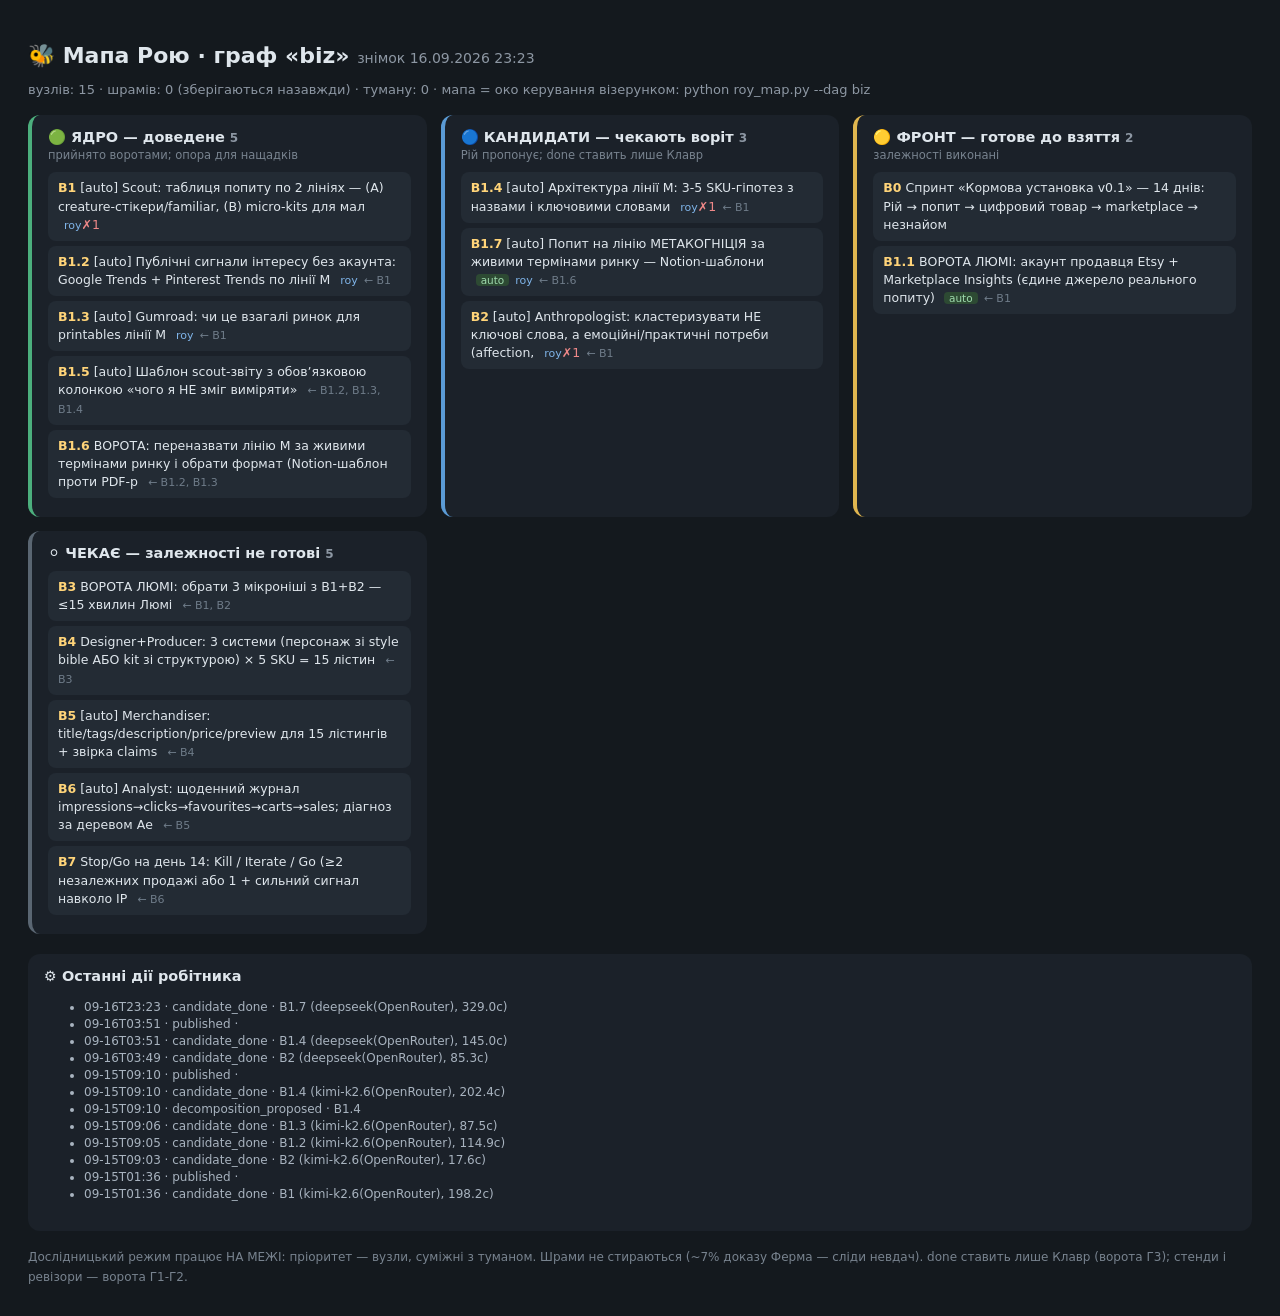
==== 03-ПРОТОКОЛИ/roy_map_biz.html @ 8516ecdf "рій: кандидати у biz (автозвіт робітника) Co-Authored-By: Claude Fable 5 <noreply@anthropic.com>" ====
<!DOCTYPE html><html lang="uk"><head><meta charset="utf-8">
<meta name="viewport" content="width=device-width, initial-scale=1">
<title>Мапа Рою · biz</title><style>
 body{font-family:'Segoe UI',system-ui,sans-serif;background:#14191e;color:#dfe6ec;margin:0;padding:28px}
 h1{font-weight:600;font-size:22px} h1 small{color:#8d97a3;font-weight:400;font-size:14px}
 .meta{color:#8d97a3;font-size:13px;margin-bottom:18px}
 .grid{display:grid;grid-template-columns:repeat(auto-fit,minmax(330px,1fr));gap:14px}
 section{background:#1b2129;border-radius:12px;padding:14px 16px;border-left:4px solid #555}
 section h2{font-size:14.5px;margin:0 0 2px} section h2 small{color:#8d97a3}
 .hint{color:#78838f;font-size:11.5px;margin:2px 0 10px}
 .node{background:#232b34;border-radius:8px;padding:7px 10px;margin:5px 0;font-size:12.5px;line-height:1.45}
 .node b{color:#ffd479}
 .deps{color:#6f7c89;font-size:11px;margin-left:6px} .who{color:#7fb4e8;font-size:11px;margin-left:6px}
 .fails{color:#e88} .auto{background:#2d4a33;color:#9fdbae;border-radius:4px;padding:0 5px;font-size:10.5px;margin-left:5px}
 .core{border-color:#4caf7d} .cand{border-color:#5b9bd5} .front{border-color:#e0b64f}
 .edge{border-color:#b08fd8} .wait{border-color:#5a6672} .cont{border-color:#e0884f}
 .scar{border-color:#d05555} .fog{border-color:#3a3f46;background:#171b20}
 .strip{margin-top:20px;background:#1b2129;border-radius:12px;padding:14px 16px}
 .strip h2{font-size:14.5px;margin:0 0 8px} .strip li{font-size:12px;color:#a8b3bf;margin:3px 0}
 .legend{color:#78838f;font-size:12px;margin-top:16px;line-height:1.7}
</style></head><body>
<h1>🐝 Мапа Рою · граф «biz» <small>знімок 16.09.2026 23:23</small></h1>
<div class="meta">вузлів: 15 · шрамів: 0 (зберігаються назавжди) · туману: 0
 · мапа = око керування візерунком: python roy_map.py --dag biz</div>
<div class="grid"><section class="core"><h2>🟢 ЯДРО — доведене <small>5</small></h2><p class="hint">прийнято воротами; опора для нащадків</p><div class="node" title="Вихід: таблиця Intent | Searches | Listings | Ratio | Price band | Emotional trigger | Джерело+дата. ЖОДНИХ вигаданих чисел: немає метрики → unknown. Джерела без Etsy-акаунта: публічний пошук Etsy/Gumroad (кількість лістингів, ціни, топ-теги), Google Trends, Reddit/форуми (pain points). Marketplace "><b>B1</b> [auto] Scout: таблиця попиту по 2 лініях — (A) creature-стікери/familiar, (B) micro-kits для мал <span class="who">roy</span><span class="fails">✗1</span></div><div class="node" title="Відносна динаміка (0-100) по пулу: self reflection journal, decision journal, metacognition workbook, growth mindset worksheets, adhd planner, weekly review. Гео US/CA/UK, 12 місяців. ЧЕСНО: це інтерес, а НЕ обсяг пошуку — колонку Searches лишати unknown. Вихід: таблиця + крива + 3 рядки «чого цим в"><b>B1.2</b> [auto] Публічні сигнали інтересу без акаунта: Google Trends + Pinterest Trends по лінії M <span class="who">roy</span><span class="deps">← B1</span></div><div class="node" title="Живий пошук по workbooks/journals (НЕ фентезі-кухня). Порахувати РЕЛЕВАНТНІ лістинги на першій сторінці, не лічильник. Якщо 0 — висновок «Gumroad цим не торгує», а не «попиту немає» (пастка, на якій учора впав субагент)."><b>B1.3</b> [auto] Gumroad: чи це взагалі ринок для printables лінії M <span class="who">roy</span><span class="deps">← B1</span></div><div class="node" title="Порожня структура: Intent | Searches | Listings | Ratio | Price band | Emotional trigger | Джерело+дата | НЕ ВИМІРЯНО. Без останньої колонки звіт не приймається."><b>B1.5</b> [auto] Шаблон scout-звіту з обовʼязковою колонкою «чого я НЕ зміг виміряти» <span class="deps">← B1.2, B1.3, B1.4</span></div><div class="node" title="НЕ [auto:off] — це рішення про те, ЩО ми робимо, тому воротар я (з Люмі). Підстава — вимір Д188: (1) &#x27;metacognition workbook printable&#x27; = 0 лістингів на Gumroad, тобто слово, яким названа лінія, на майданчику мертве; (2) формат із грошима — Notion-шаблон (лідери 79, 199.99, 199 USD; тег notion templ"><b>B1.6</b> ВОРОТА: переназвати лінію M за живими термінами ринку і обрати формат (Notion-шаблон проти PDF-p <span class="deps">← B1.2, B1.3</span></div></section><section class="cand"><h2>🔵 КАНДИДАТИ — чекають воріт <small>3</small></h2><p class="hint">Рій пропонує; done ставить лише Клавр</p><div class="node" title="Конкретні продукти, не категорії. Бренд — сова. Для кожного: яку маленьку проблему вирішує, формат (PDF US-letter+A4 / Goodnotes / Notion), пул ключових слів для B1.2, оцінка хвилин Люмі на валідацію змісту. Жодних обіцянок про здоровʼя чи терапію — юридичний ризик."><b>B1.4</b> [auto] Архітектура лінії M: 3-5 SKU-гіпотез з назвами і ключовими словами <span class="who">roy</span><span class="fails">✗1</span><span class="deps">← B1</span></div><div class="node" title="НІЧНА ЗАДАЧА РОЮ на 17.09. Лінію перейменовано (B1.6): не «інструменти для РДУГ», а МЕТАКОГНІЦІЯ — зовнішня структура, що ТРИМАЄ УВАГУ ЗАМІСТЬ ЛЮДИНИ; формат Notion-шаблон, не PDF. ЩО ЗРОБИТИ: зібрати сигнали попиту за живими термінами ринку (не за нашими словами) — notion template adhd / focus dash"><b>B1.7</b> [auto] Попит на лінію МЕТАКОГНІЦІЯ за живими термінами ринку — Notion-шаблони <span class="auto">auto</span><span class="who">roy</span><span class="deps">← B1.6</span></div><div class="node" title="Вхід: таблиця B1. Вихід: 6–8 кластерів потреб з прикладами запитів і 1 реченням «яку маленьку проблему вирішує продукт». Kill-test Аетрема: «космічна теорія на одному покупцеві» — жодних висновків без ≥3 незалежних сигналів."><b>B2</b> [auto] Anthropologist: кластеризувати НЕ ключові слова, а емоційні/практичні потреби (affection, <span class="who">roy</span><span class="fails">✗1</span><span class="deps">← B1</span></div></section><section class="front"><h2>🟡 ФРОНТ — готове до взяття <small>2</small></h2><p class="hint">залежності виконані</p><div class="node" title="Рамка: ТЗ Аетрема (MX_Business_Lab/Бізнес_Рой/ТЗ для Рою.txt) + його сильніша ставка — micro-intelligence/kits з експертизою Люмі. Мета 14 днів — НЕ $500, а замкнути контур хоча б раз без особистих продажів Люмі. Метрика: хвилини Люмі на артефакт + $ на compute. Бюджет Рою $50–100/30 днів (OpenRoute"><b>B0</b> Спринт «Кормова установка v0.1» — 14 днів: Рій → попит → цифровий товар → marketplace → незнайом </div><div class="node" title="НЕ [auto] — потребує особи Люмі: email/телефон, Payoneer уже є. Розблоковує абсолютні числа пошуку й конкуренції; без нього колонки Searches/Listings лишаються unknown назавжди. ~15-20 хвилин її часу."><b>B1.1</b> ВОРОТА ЛЮМІ: акаунт продавця Etsy + Marketplace Insights (єдине джерело реального попиту) <span class="auto">auto</span><span class="deps">← B1</span></div></section><section class="wait"><h2>⚪ ЧЕКАЄ — залежності не готові <small>5</small></h2><p class="hint"></p><div class="node" title="Клавр готує 1 сторінку: 5–6 кандидатів з таблицею, ризики IP/claims, оцінка хвилин Люмі на продукт. Люмі ставить 3 галочки. Єдина точка людини до виробництва."><b>B3</b> ВОРОТА ЛЮМІ: обрати 3 мікроніші з B1+B2 — ≤15 хвилин Люмі <span class="deps">← B1, B2</span></div><div class="node" title="Дні 4–7. Персонажі: Blender 5.2 → рендер/fal.ai (той самий конвеєр, що Мурха). Kits: структура + шаблони + чек-листи + промпти; юридичний зміст валідує Люмі (диференціатор ЕХО). Не 15 різних персонажів — 3. Робить Клавр руками + Рій на текстах."><b>B4</b> Designer+Producer: 3 системи (персонаж зі style bible АБО kit зі структурою) × 5 SKU = 15 лістин <span class="deps">← B3</span></div><div class="node" title="Etsy дивиться комплексно: title, tags, attributes, description, перше фото. Без оманливих claims; AI-походження задекларувати за правилами Etsy. Вихід: 15 карток одним файлом для воріт Люмі (IP/естетика/claims/publish)."><b>B5</b> [auto] Merchandiser: title/tags/description/price/preview для 15 лістингів + звірка claims <span class="deps">← B4</span></div><div class="node" title="Дні 8–14, без реклами. 0 impressions → discovery/listing; impressions,0 clicks → концепт/перше фото; clicks,0 fav → desirability; fav,0 sales → ціна/довіра; sale → НЕ масштабувати, перевірити повтор. Памʼять експерименту: hypothesis→demand evidence→asset→listing→exposure→behaviour→purchase→inference"><b>B6</b> [auto] Analyst: щоденний журнал impressions→clicks→favourites→carts→sales; діагноз за деревом Ае <span class="deps">← B5</span></div><div class="node" title="Рішення Люмі + Клавр. Провал теж лишає структуровану памʼять — це і є перший продукт ЕХО: конвеєр із памʼяттю бажання, а не самі няшки."><b>B7</b> Stop/Go на день 14: Kill / Iterate / Go (≥2 незалежних продажі або 1 + сильний сигнал навколо IP <span class="deps">← B6</span></div></section></div>
<div class="strip"><h2>⚙ Останні дії робітника</h2><ul><li>09-16T23:23 · candidate_done · B1.7 (deepseek(OpenRouter), 329.0с)</li><li>09-16T03:51 · published ·  </li><li>09-16T03:51 · candidate_done · B1.4 (deepseek(OpenRouter), 145.0с)</li><li>09-16T03:49 · candidate_done · B2 (deepseek(OpenRouter), 85.3с)</li><li>09-15T09:10 · published ·  </li><li>09-15T09:10 · candidate_done · B1.4 (kimi-k2.6(OpenRouter), 202.4с)</li><li>09-15T09:10 · decomposition_proposed · B1.4 </li><li>09-15T09:06 · candidate_done · B1.3 (kimi-k2.6(OpenRouter), 87.5с)</li><li>09-15T09:05 · candidate_done · B1.2 (kimi-k2.6(OpenRouter), 114.9с)</li><li>09-15T09:03 · candidate_done · B2 (kimi-k2.6(OpenRouter), 17.6с)</li><li>09-15T01:36 · published ·  </li><li>09-15T01:36 · candidate_done · B1 (kimi-k2.6(OpenRouter), 198.2с)</li></ul></div>
<div class="legend">Дослідницький режим працює НА МЕЖІ: пріоритет — вузли, суміжні з туманом.
 Шрами не стираються (~7% доказу Ферма — сліди невдач). done ставить лише Клавр (ворота Г3);
 стенди і ревізори — ворота Г1-Г2.</div>
</body></html>
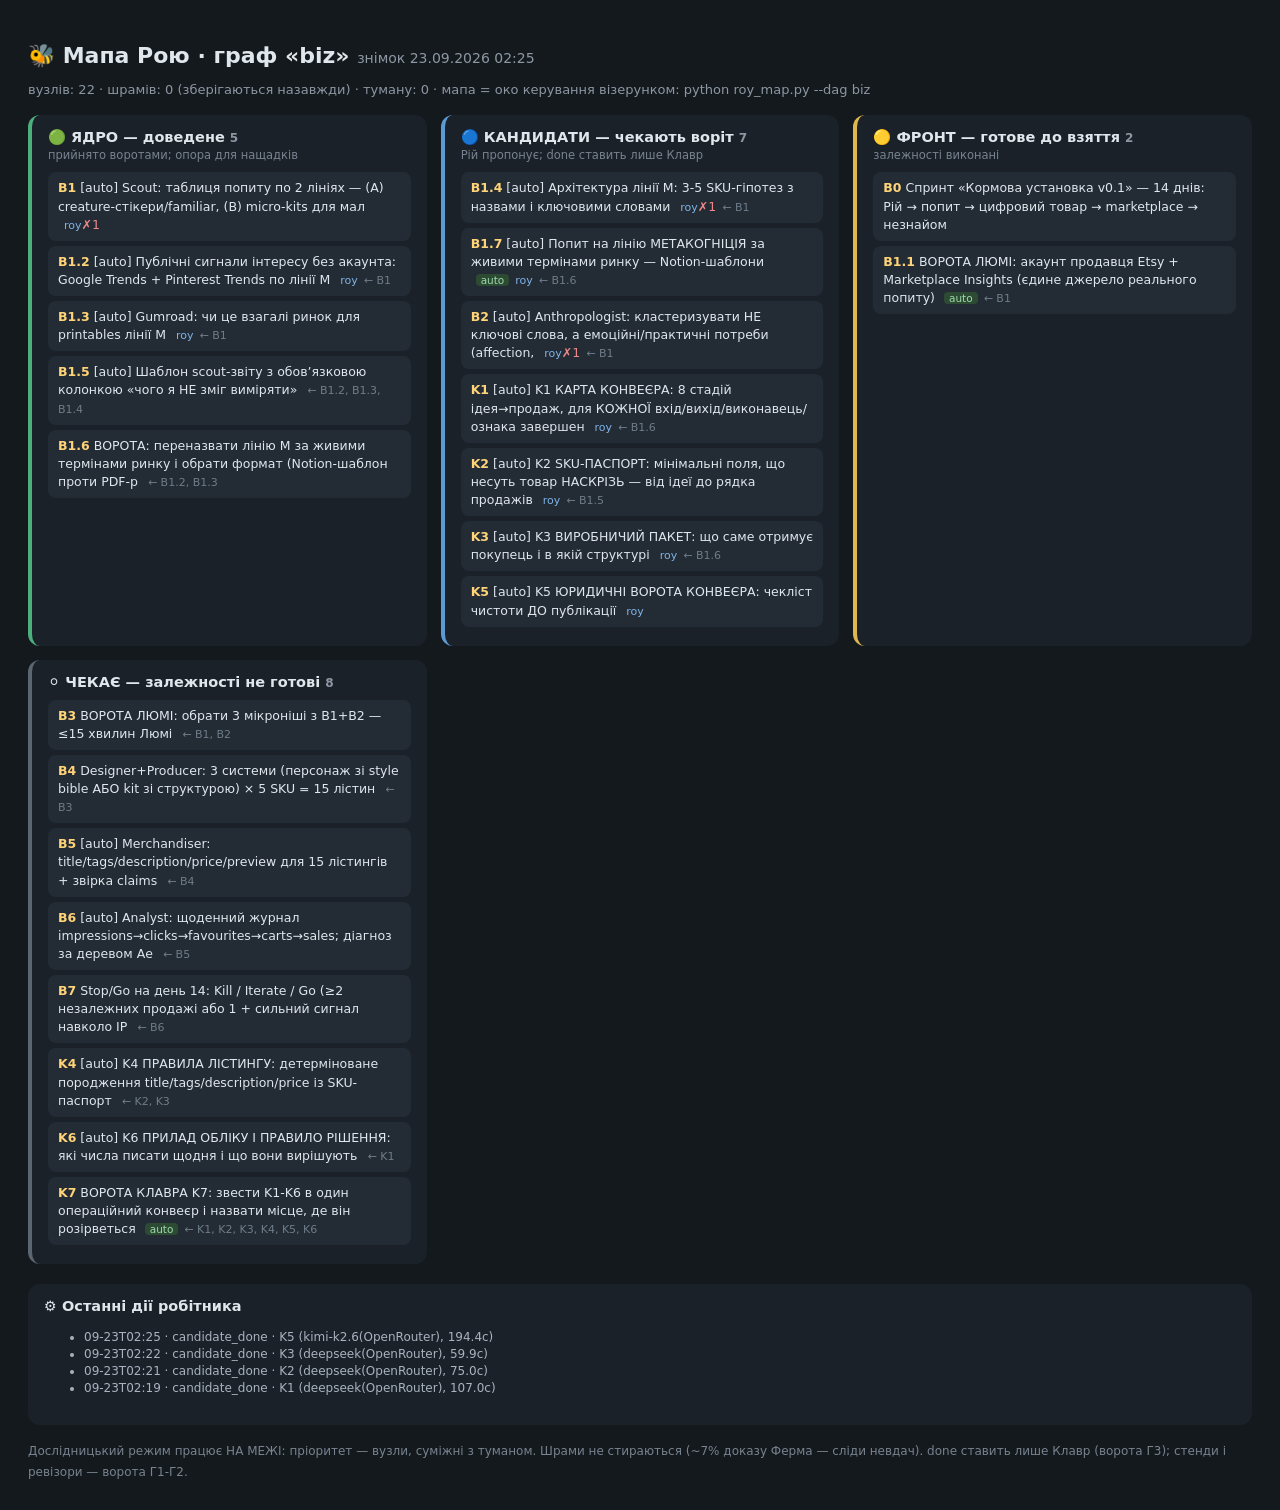
==== commit 53f3d5b7: "рій: кандидати у biz (автозвіт робітника) Co-Authored-By: Claude Fable 5 <noreply@anthropic.com>" ====
--- a/03-ПРОТОКОЛИ/roy_map_biz.html
+++ b/03-ПРОТОКОЛИ/roy_map_biz.html
@@ -19,11 +19,11 @@
  .strip h2{font-size:14.5px;margin:0 0 8px} .strip li{font-size:12px;color:#a8b3bf;margin:3px 0}
  .legend{color:#78838f;font-size:12px;margin-top:16px;line-height:1.7}
 </style></head><body>
-<h1>🐝 Мапа Рою · граф «biz» <small>знімок 16.09.2026 23:23</small></h1>
-<div class="meta">вузлів: 15 · шрамів: 0 (зберігаються назавжди) · туману: 0
+<h1>🐝 Мапа Рою · граф «biz» <small>знімок 23.09.2026 02:25</small></h1>
+<div class="meta">вузлів: 22 · шрамів: 0 (зберігаються назавжди) · туману: 0
  · мапа = око керування візерунком: python roy_map.py --dag biz</div>
-<div class="grid"><section class="core"><h2>🟢 ЯДРО — доведене <small>5</small></h2><p class="hint">прийнято воротами; опора для нащадків</p><div class="node" title="Вихід: таблиця Intent | Searches | Listings | Ratio | Price band | Emotional trigger | Джерело+дата. ЖОДНИХ вигаданих чисел: немає метрики → unknown. Джерела без Etsy-акаунта: публічний пошук Etsy/Gumroad (кількість лістингів, ціни, топ-теги), Google Trends, Reddit/форуми (pain points). Marketplace "><b>B1</b> [auto] Scout: таблиця попиту по 2 лініях — (A) creature-стікери/familiar, (B) micro-kits для мал <span class="who">roy</span><span class="fails">✗1</span></div><div class="node" title="Відносна динаміка (0-100) по пулу: self reflection journal, decision journal, metacognition workbook, growth mindset worksheets, adhd planner, weekly review. Гео US/CA/UK, 12 місяців. ЧЕСНО: це інтерес, а НЕ обсяг пошуку — колонку Searches лишати unknown. Вихід: таблиця + крива + 3 рядки «чого цим в"><b>B1.2</b> [auto] Публічні сигнали інтересу без акаунта: Google Trends + Pinterest Trends по лінії M <span class="who">roy</span><span class="deps">← B1</span></div><div class="node" title="Живий пошук по workbooks/journals (НЕ фентезі-кухня). Порахувати РЕЛЕВАНТНІ лістинги на першій сторінці, не лічильник. Якщо 0 — висновок «Gumroad цим не торгує», а не «попиту немає» (пастка, на якій учора впав субагент)."><b>B1.3</b> [auto] Gumroad: чи це взагалі ринок для printables лінії M <span class="who">roy</span><span class="deps">← B1</span></div><div class="node" title="Порожня структура: Intent | Searches | Listings | Ratio | Price band | Emotional trigger | Джерело+дата | НЕ ВИМІРЯНО. Без останньої колонки звіт не приймається."><b>B1.5</b> [auto] Шаблон scout-звіту з обовʼязковою колонкою «чого я НЕ зміг виміряти» <span class="deps">← B1.2, B1.3, B1.4</span></div><div class="node" title="НЕ [auto:off] — це рішення про те, ЩО ми робимо, тому воротар я (з Люмі). Підстава — вимір Д188: (1) &#x27;metacognition workbook printable&#x27; = 0 лістингів на Gumroad, тобто слово, яким названа лінія, на майданчику мертве; (2) формат із грошима — Notion-шаблон (лідери 79, 199.99, 199 USD; тег notion templ"><b>B1.6</b> ВОРОТА: переназвати лінію M за живими термінами ринку і обрати формат (Notion-шаблон проти PDF-p <span class="deps">← B1.2, B1.3</span></div></section><section class="cand"><h2>🔵 КАНДИДАТИ — чекають воріт <small>3</small></h2><p class="hint">Рій пропонує; done ставить лише Клавр</p><div class="node" title="Конкретні продукти, не категорії. Бренд — сова. Для кожного: яку маленьку проблему вирішує, формат (PDF US-letter+A4 / Goodnotes / Notion), пул ключових слів для B1.2, оцінка хвилин Люмі на валідацію змісту. Жодних обіцянок про здоровʼя чи терапію — юридичний ризик."><b>B1.4</b> [auto] Архітектура лінії M: 3-5 SKU-гіпотез з назвами і ключовими словами <span class="who">roy</span><span class="fails">✗1</span><span class="deps">← B1</span></div><div class="node" title="НІЧНА ЗАДАЧА РОЮ на 17.09. Лінію перейменовано (B1.6): не «інструменти для РДУГ», а МЕТАКОГНІЦІЯ — зовнішня структура, що ТРИМАЄ УВАГУ ЗАМІСТЬ ЛЮДИНИ; формат Notion-шаблон, не PDF. ЩО ЗРОБИТИ: зібрати сигнали попиту за живими термінами ринку (не за нашими словами) — notion template adhd / focus dash"><b>B1.7</b> [auto] Попит на лінію МЕТАКОГНІЦІЯ за живими термінами ринку — Notion-шаблони <span class="auto">auto</span><span class="who">roy</span><span class="deps">← B1.6</span></div><div class="node" title="Вхід: таблиця B1. Вихід: 6–8 кластерів потреб з прикладами запитів і 1 реченням «яку маленьку проблему вирішує продукт». Kill-test Аетрема: «космічна теорія на одному покупцеві» — жодних висновків без ≥3 незалежних сигналів."><b>B2</b> [auto] Anthropologist: кластеризувати НЕ ключові слова, а емоційні/практичні потреби (affection, <span class="who">roy</span><span class="fails">✗1</span><span class="deps">← B1</span></div></section><section class="front"><h2>🟡 ФРОНТ — готове до взяття <small>2</small></h2><p class="hint">залежності виконані</p><div class="node" title="Рамка: ТЗ Аетрема (MX_Business_Lab/Бізнес_Рой/ТЗ для Рою.txt) + його сильніша ставка — micro-intelligence/kits з експертизою Люмі. Мета 14 днів — НЕ $500, а замкнути контур хоча б раз без особистих продажів Люмі. Метрика: хвилини Люмі на артефакт + $ на compute. Бюджет Рою $50–100/30 днів (OpenRoute"><b>B0</b> Спринт «Кормова установка v0.1» — 14 днів: Рій → попит → цифровий товар → marketplace → незнайом </div><div class="node" title="НЕ [auto] — потребує особи Люмі: email/телефон, Payoneer уже є. Розблоковує абсолютні числа пошуку й конкуренції; без нього колонки Searches/Listings лишаються unknown назавжди. ~15-20 хвилин її часу."><b>B1.1</b> ВОРОТА ЛЮМІ: акаунт продавця Etsy + Marketplace Insights (єдине джерело реального попиту) <span class="auto">auto</span><span class="deps">← B1</span></div></section><section class="wait"><h2>⚪ ЧЕКАЄ — залежності не готові <small>5</small></h2><p class="hint"></p><div class="node" title="Клавр готує 1 сторінку: 5–6 кандидатів з таблицею, ризики IP/claims, оцінка хвилин Люмі на продукт. Люмі ставить 3 галочки. Єдина точка людини до виробництва."><b>B3</b> ВОРОТА ЛЮМІ: обрати 3 мікроніші з B1+B2 — ≤15 хвилин Люмі <span class="deps">← B1, B2</span></div><div class="node" title="Дні 4–7. Персонажі: Blender 5.2 → рендер/fal.ai (той самий конвеєр, що Мурха). Kits: структура + шаблони + чек-листи + промпти; юридичний зміст валідує Люмі (диференціатор ЕХО). Не 15 різних персонажів — 3. Робить Клавр руками + Рій на текстах."><b>B4</b> Designer+Producer: 3 системи (персонаж зі style bible АБО kit зі структурою) × 5 SKU = 15 лістин <span class="deps">← B3</span></div><div class="node" title="Etsy дивиться комплексно: title, tags, attributes, description, перше фото. Без оманливих claims; AI-походження задекларувати за правилами Etsy. Вихід: 15 карток одним файлом для воріт Люмі (IP/естетика/claims/publish)."><b>B5</b> [auto] Merchandiser: title/tags/description/price/preview для 15 лістингів + звірка claims <span class="deps">← B4</span></div><div class="node" title="Дні 8–14, без реклами. 0 impressions → discovery/listing; impressions,0 clicks → концепт/перше фото; clicks,0 fav → desirability; fav,0 sales → ціна/довіра; sale → НЕ масштабувати, перевірити повтор. Памʼять експерименту: hypothesis→demand evidence→asset→listing→exposure→behaviour→purchase→inference"><b>B6</b> [auto] Analyst: щоденний журнал impressions→clicks→favourites→carts→sales; діагноз за деревом Ае <span class="deps">← B5</span></div><div class="node" title="Рішення Люмі + Клавр. Провал теж лишає структуровану памʼять — це і є перший продукт ЕХО: конвеєр із памʼяттю бажання, а не самі няшки."><b>B7</b> Stop/Go на день 14: Kill / Iterate / Go (≥2 незалежних продажі або 1 + сильний сигнал навколо IP <span class="deps">← B6</span></div></section></div>
-<div class="strip"><h2>⚙ Останні дії робітника</h2><ul><li>09-16T23:23 · candidate_done · B1.7 (deepseek(OpenRouter), 329.0с)</li><li>09-16T03:51 · published ·  </li><li>09-16T03:51 · candidate_done · B1.4 (deepseek(OpenRouter), 145.0с)</li><li>09-16T03:49 · candidate_done · B2 (deepseek(OpenRouter), 85.3с)</li><li>09-15T09:10 · published ·  </li><li>09-15T09:10 · candidate_done · B1.4 (kimi-k2.6(OpenRouter), 202.4с)</li><li>09-15T09:10 · decomposition_proposed · B1.4 </li><li>09-15T09:06 · candidate_done · B1.3 (kimi-k2.6(OpenRouter), 87.5с)</li><li>09-15T09:05 · candidate_done · B1.2 (kimi-k2.6(OpenRouter), 114.9с)</li><li>09-15T09:03 · candidate_done · B2 (kimi-k2.6(OpenRouter), 17.6с)</li><li>09-15T01:36 · published ·  </li><li>09-15T01:36 · candidate_done · B1 (kimi-k2.6(OpenRouter), 198.2с)</li></ul></div>
+<div class="grid"><section class="core"><h2>🟢 ЯДРО — доведене <small>5</small></h2><p class="hint">прийнято воротами; опора для нащадків</p><div class="node" title="Вихід: таблиця Intent | Searches | Listings | Ratio | Price band | Emotional trigger | Джерело+дата. ЖОДНИХ вигаданих чисел: немає метрики → unknown. Джерела без Etsy-акаунта: публічний пошук Etsy/Gumroad (кількість лістингів, ціни, топ-теги), Google Trends, Reddit/форуми (pain points). Marketplace "><b>B1</b> [auto] Scout: таблиця попиту по 2 лініях — (A) creature-стікери/familiar, (B) micro-kits для мал <span class="who">roy</span><span class="fails">✗1</span></div><div class="node" title="Відносна динаміка (0-100) по пулу: self reflection journal, decision journal, metacognition workbook, growth mindset worksheets, adhd planner, weekly review. Гео US/CA/UK, 12 місяців. ЧЕСНО: це інтерес, а НЕ обсяг пошуку — колонку Searches лишати unknown. Вихід: таблиця + крива + 3 рядки «чого цим в"><b>B1.2</b> [auto] Публічні сигнали інтересу без акаунта: Google Trends + Pinterest Trends по лінії M <span class="who">roy</span><span class="deps">← B1</span></div><div class="node" title="Живий пошук по workbooks/journals (НЕ фентезі-кухня). Порахувати РЕЛЕВАНТНІ лістинги на першій сторінці, не лічильник. Якщо 0 — висновок «Gumroad цим не торгує», а не «попиту немає» (пастка, на якій учора впав субагент)."><b>B1.3</b> [auto] Gumroad: чи це взагалі ринок для printables лінії M <span class="who">roy</span><span class="deps">← B1</span></div><div class="node" title="Порожня структура: Intent | Searches | Listings | Ratio | Price band | Emotional trigger | Джерело+дата | НЕ ВИМІРЯНО. Без останньої колонки звіт не приймається."><b>B1.5</b> [auto] Шаблон scout-звіту з обовʼязковою колонкою «чого я НЕ зміг виміряти» <span class="deps">← B1.2, B1.3, B1.4</span></div><div class="node" title="НЕ [auto:off] — це рішення про те, ЩО ми робимо, тому воротар я (з Люмі). Підстава — вимір Д188: (1) &#x27;metacognition workbook printable&#x27; = 0 лістингів на Gumroad, тобто слово, яким названа лінія, на майданчику мертве; (2) формат із грошима — Notion-шаблон (лідери 79, 199.99, 199 USD; тег notion templ"><b>B1.6</b> ВОРОТА: переназвати лінію M за живими термінами ринку і обрати формат (Notion-шаблон проти PDF-p <span class="deps">← B1.2, B1.3</span></div></section><section class="cand"><h2>🔵 КАНДИДАТИ — чекають воріт <small>7</small></h2><p class="hint">Рій пропонує; done ставить лише Клавр</p><div class="node" title="Конкретні продукти, не категорії. Бренд — сова. Для кожного: яку маленьку проблему вирішує, формат (PDF US-letter+A4 / Goodnotes / Notion), пул ключових слів для B1.2, оцінка хвилин Люмі на валідацію змісту. Жодних обіцянок про здоровʼя чи терапію — юридичний ризик."><b>B1.4</b> [auto] Архітектура лінії M: 3-5 SKU-гіпотез з назвами і ключовими словами <span class="who">roy</span><span class="fails">✗1</span><span class="deps">← B1</span></div><div class="node" title="НІЧНА ЗАДАЧА РОЮ на 17.09. Лінію перейменовано (B1.6): не «інструменти для РДУГ», а МЕТАКОГНІЦІЯ — зовнішня структура, що ТРИМАЄ УВАГУ ЗАМІСТЬ ЛЮДИНИ; формат Notion-шаблон, не PDF. ЩО ЗРОБИТИ: зібрати сигнали попиту за живими термінами ринку (не за нашими словами) — notion template adhd / focus dash"><b>B1.7</b> [auto] Попит на лінію МЕТАКОГНІЦІЯ за живими термінами ринку — Notion-шаблони <span class="auto">auto</span><span class="who">roy</span><span class="deps">← B1.6</span></div><div class="node" title="Вхід: таблиця B1. Вихід: 6–8 кластерів потреб з прикладами запитів і 1 реченням «яку маленьку проблему вирішує продукт». Kill-test Аетрема: «космічна теорія на одному покупцеві» — жодних висновків без ≥3 незалежних сигналів."><b>B2</b> [auto] Anthropologist: кластеризувати НЕ ключові слова, а емоційні/практичні потреби (affection, <span class="who">roy</span><span class="fails">✗1</span><span class="deps">← B1</span></div><div class="node" title="Конвеєр — БАГАТОРАЗОВИЙ процес, не спринт B0-B7 (той одноразовий і стоїть на воротах Люмі). Формат товару вже обрано у B1.6 — бери його як даність, не переобирай. Каталог ідей НЕ вигадувати: він уже є — C:/ЕХО/09-БІЗНЕС-РІЙ/КАНДИДАТИ-НІШ-чернетка.md (з шапкою «ворота Клавра»: рейтингувати за парою м"><b>K1</b> [auto] K1 КАРТА КОНВЕЄРА: 8 стадій ідея→продаж, для КОЖНОЇ вхід/вихід/виконавець/ознака завершен <span class="who">roy</span><span class="deps">← B1.6</span></div><div class="node" title="Один товар = один рядок JSONL. Задача: назвати МІНІМАЛЬНИЙ набір полів, без якого наступна стадія конвеєра не може працювати, і для кожного поля сказати, ХТО і КОЛИ його заповнює, і що робити, коли воно ще невідоме. Обовʼязково спадкуй колонку «чого я НЕ зміг виміряти» з прийнятого шаблону B1.5 — по"><b>K2</b> [auto] K2 SKU-ПАСПОРТ: мінімальні поля, що несуть товар НАСКРІЗЬ — від ідеї до рядка продажів <span class="who">roy</span><span class="deps">← B1.5</span></div><div class="node" title="Формат уже обрано у B1.6 — працюй у ньому. Опиши вміст пакета покупця: структура, інструкція на старт, ліцензія використання (що можна і що не можна), версія і як виглядає оновлення вже проданого товару, що робити з поверненням цифрового товару. Окремо: які файли готує LLM, а які може зробити лише л"><b>K3</b> [auto] K3 ВИРОБНИЧИЙ ПАКЕТ: що саме отримує покупець і в якій структурі <span class="who">roy</span><span class="deps">← B1.6</span></div><div class="node" title="Незалежний від вибору ніші вузол: правила, які діють для БУДЬ-ЯКОГО нашого цифрового товару. Чотири зони: (1) права на активи — шрифти, зображення, іконки, вихід генеративних моделей: що саме дозволяє комерційне використання і чим це доводиться; (2) твердження у лістингу — межа між описом і обіцянко"><b>K5</b> [auto] K5 ЮРИДИЧНІ ВОРОТА КОНВЕЄРА: чекліст чистоти ДО публікації <span class="who">roy</span></div></section><section class="front"><h2>🟡 ФРОНТ — готове до взяття <small>2</small></h2><p class="hint">залежності виконані</p><div class="node" title="Рамка: ТЗ Аетрема (MX_Business_Lab/Бізнес_Рой/ТЗ для Рою.txt) + його сильніша ставка — micro-intelligence/kits з експертизою Люмі. Мета 14 днів — НЕ $500, а замкнути контур хоча б раз без особистих продажів Люмі. Метрика: хвилини Люмі на артефакт + $ на compute. Бюджет Рою $50–100/30 днів (OpenRoute"><b>B0</b> Спринт «Кормова установка v0.1» — 14 днів: Рій → попит → цифровий товар → marketplace → незнайом </div><div class="node" title="НЕ [auto] — потребує особи Люмі: email/телефон, Payoneer уже є. Розблоковує абсолютні числа пошуку й конкуренції; без нього колонки Searches/Listings лишаються unknown назавжди. ~15-20 хвилин її часу."><b>B1.1</b> ВОРОТА ЛЮМІ: акаунт продавця Etsy + Marketplace Insights (єдине джерело реального попиту) <span class="auto">auto</span><span class="deps">← B1</span></div></section><section class="wait"><h2>⚪ ЧЕКАЄ — залежності не готові <small>8</small></h2><p class="hint"></p><div class="node" title="Клавр готує 1 сторінку: 5–6 кандидатів з таблицею, ризики IP/claims, оцінка хвилин Люмі на продукт. Люмі ставить 3 галочки. Єдина точка людини до виробництва."><b>B3</b> ВОРОТА ЛЮМІ: обрати 3 мікроніші з B1+B2 — ≤15 хвилин Люмі <span class="deps">← B1, B2</span></div><div class="node" title="Дні 4–7. Персонажі: Blender 5.2 → рендер/fal.ai (той самий конвеєр, що Мурха). Kits: структура + шаблони + чек-листи + промпти; юридичний зміст валідує Люмі (диференціатор ЕХО). Не 15 різних персонажів — 3. Робить Клавр руками + Рій на текстах."><b>B4</b> Designer+Producer: 3 системи (персонаж зі style bible АБО kit зі структурою) × 5 SKU = 15 лістин <span class="deps">← B3</span></div><div class="node" title="Etsy дивиться комплексно: title, tags, attributes, description, перше фото. Без оманливих claims; AI-походження задекларувати за правилами Etsy. Вихід: 15 карток одним файлом для воріт Люмі (IP/естетика/claims/publish)."><b>B5</b> [auto] Merchandiser: title/tags/description/price/preview для 15 лістингів + звірка claims <span class="deps">← B4</span></div><div class="node" title="Дні 8–14, без реклами. 0 impressions → discovery/listing; impressions,0 clicks → концепт/перше фото; clicks,0 fav → desirability; fav,0 sales → ціна/довіра; sale → НЕ масштабувати, перевірити повтор. Памʼять експерименту: hypothesis→demand evidence→asset→listing→exposure→behaviour→purchase→inference"><b>B6</b> [auto] Analyst: щоденний журнал impressions→clicks→favourites→carts→sales; діагноз за деревом Ае <span class="deps">← B5</span></div><div class="node" title="Рішення Люмі + Клавр. Провал теж лишає структуровану памʼять — це і є перший продукт ЕХО: конвеєр із памʼяттю бажання, а не самі няшки."><b>B7</b> Stop/Go на день 14: Kill / Iterate / Go (≥2 незалежних продажі або 1 + сильний сигнал навколо IP <span class="deps">← B6</span></div><div class="node" title="Не «як писати гарно», а ПРАВИЛО: з полів SKU-паспорта (K2) і вмісту пакета (K3) породити лістинг так, щоб двоє виконавців з одного паспорта отримали той самий результат. Що зафіксувати: джерело кожного слова в title і tags (яке поле паспорта), правило ціни (а не число), що в описі НЕ можна писати (з"><b>K4</b> [auto] K4 ПРАВИЛА ЛІСТИНГУ: детерміноване породження title/tags/description/price із SKU-паспорт <span class="deps">← K2, K3</span></div><div class="node" title="Дві частини. (1) Прилад: які числа знімати щодня, ЗВІДКИ вони беруться без API і без платних інструментів, і що робити з днями, коли число недоступне (пропуск і нуль — різні речі). (2) Правило: пороги Kill / Iterate / Go, виражені через ці числа. Головна вимога — потужність: скажи ПРЯМО, за скільки "><b>K6</b> [auto] K6 ПРИЛАД ОБЛІКУ І ПРАВИЛО РІШЕННЯ: які числа писати щодня і що вони вирішують <span class="deps">← K1</span></div><div class="node" title="БЕЗ тегу [auto] навмисно: звести шість кандидатів у чинний процес — судження субʼєкта, не робота Рою. Вхід: прийняті (done) K1-K6. Вихід: один документ конвеєра + явно названа найслабша ланка. Вузол існує, щоб борг воріт був ВИДИМИЙ у графі, а не жив у моїй голові."><b>K7</b> ВОРОТА КЛАВРА K7: звести K1-K6 в один операційний конвеєр і назвати місце, де він розірветься <span class="auto">auto</span><span class="deps">← K1, K2, K3, K4, K5, K6</span></div></section></div>
+<div class="strip"><h2>⚙ Останні дії робітника</h2><ul><li>09-23T02:25 · candidate_done · K5 (kimi-k2.6(OpenRouter), 194.4с)</li><li>09-23T02:22 · candidate_done · K3 (deepseek(OpenRouter), 59.9с)</li><li>09-23T02:21 · candidate_done · K2 (deepseek(OpenRouter), 75.0с)</li><li>09-23T02:19 · candidate_done · K1 (deepseek(OpenRouter), 107.0с)</li></ul></div>
 <div class="legend">Дослідницький режим працює НА МЕЖІ: пріоритет — вузли, суміжні з туманом.
  Шрами не стираються (~7% доказу Ферма — сліди невдач). done ставить лише Клавр (ворота Г3);
  стенди і ревізори — ворота Г1-Г2.</div>
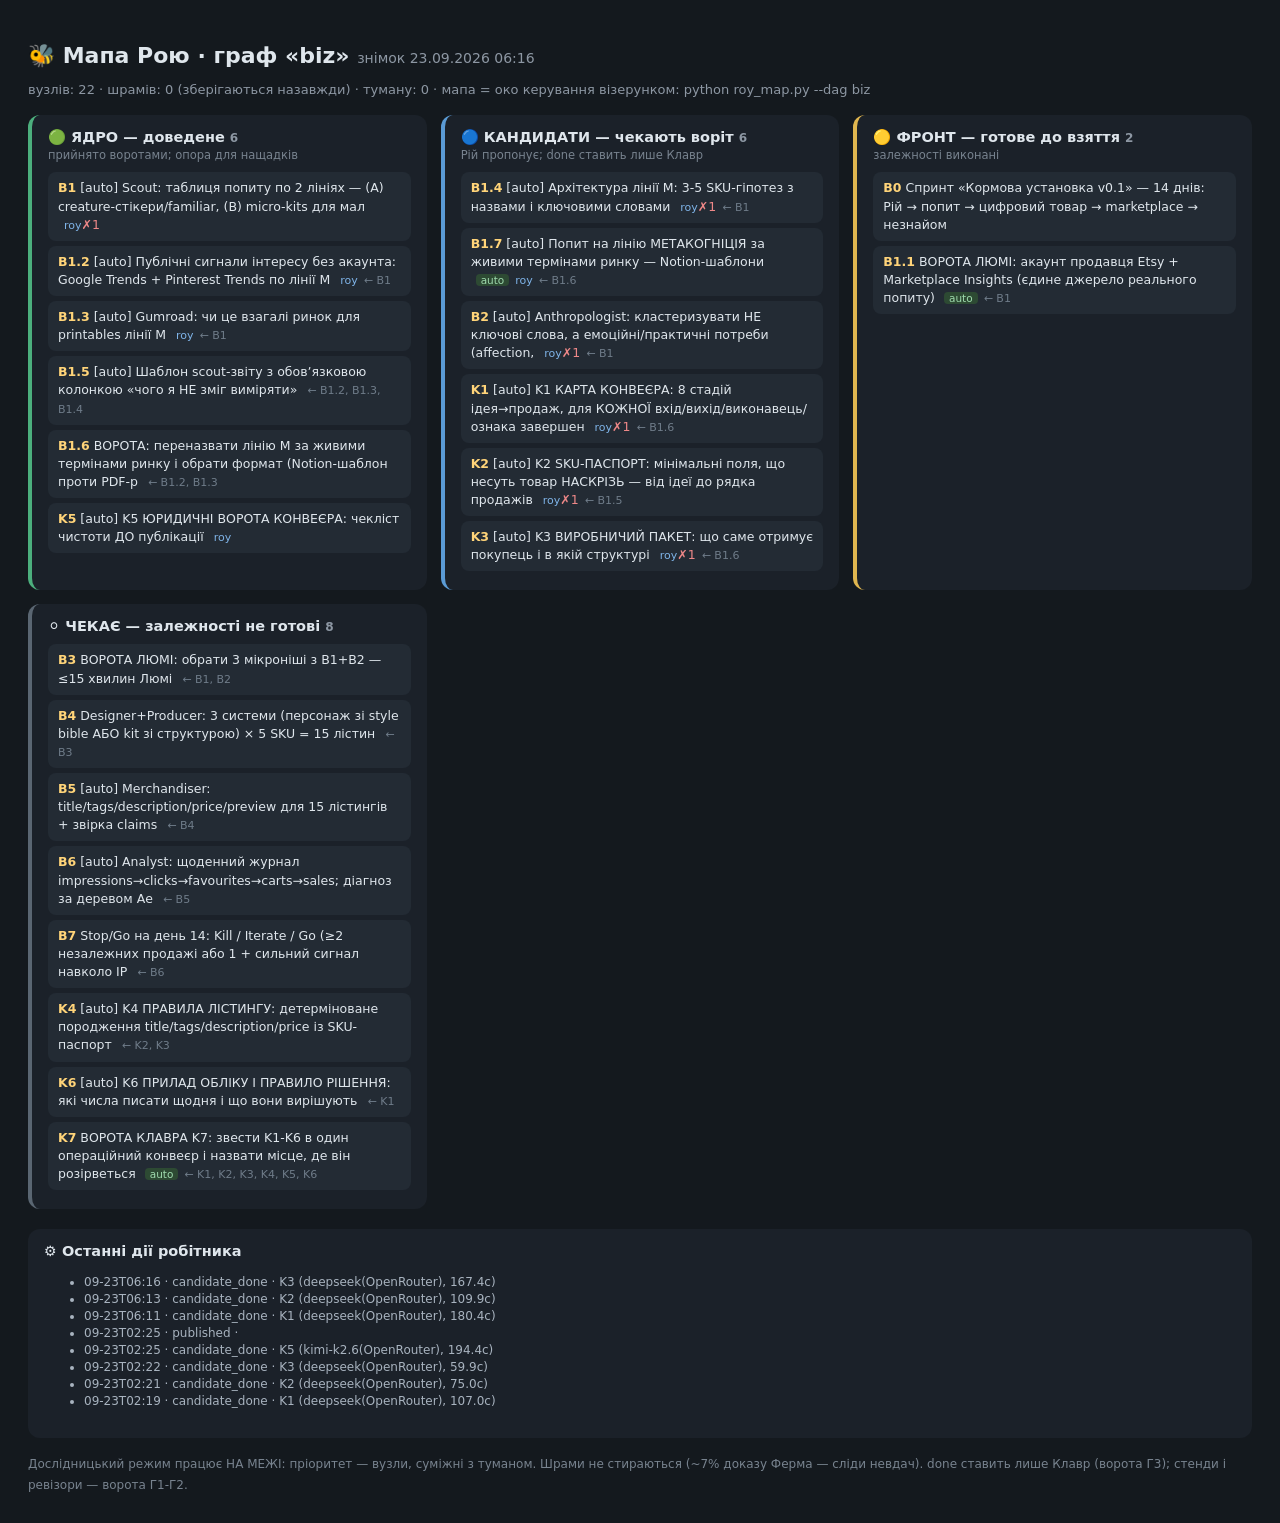
==== commit d1ddf3dc: "рій: кандидати у biz (автозвіт робітника) Co-Authored-By: Claude Fable 5 <noreply@anthropic.com>" ====
--- a/03-ПРОТОКОЛИ/roy_map_biz.html
+++ b/03-ПРОТОКОЛИ/roy_map_biz.html
@@ -19,11 +19,11 @@
  .strip h2{font-size:14.5px;margin:0 0 8px} .strip li{font-size:12px;color:#a8b3bf;margin:3px 0}
  .legend{color:#78838f;font-size:12px;margin-top:16px;line-height:1.7}
 </style></head><body>
-<h1>🐝 Мапа Рою · граф «biz» <small>знімок 23.09.2026 02:25</small></h1>
+<h1>🐝 Мапа Рою · граф «biz» <small>знімок 23.09.2026 06:16</small></h1>
 <div class="meta">вузлів: 22 · шрамів: 0 (зберігаються назавжди) · туману: 0
  · мапа = око керування візерунком: python roy_map.py --dag biz</div>
-<div class="grid"><section class="core"><h2>🟢 ЯДРО — доведене <small>5</small></h2><p class="hint">прийнято воротами; опора для нащадків</p><div class="node" title="Вихід: таблиця Intent | Searches | Listings | Ratio | Price band | Emotional trigger | Джерело+дата. ЖОДНИХ вигаданих чисел: немає метрики → unknown. Джерела без Etsy-акаунта: публічний пошук Etsy/Gumroad (кількість лістингів, ціни, топ-теги), Google Trends, Reddit/форуми (pain points). Marketplace "><b>B1</b> [auto] Scout: таблиця попиту по 2 лініях — (A) creature-стікери/familiar, (B) micro-kits для мал <span class="who">roy</span><span class="fails">✗1</span></div><div class="node" title="Відносна динаміка (0-100) по пулу: self reflection journal, decision journal, metacognition workbook, growth mindset worksheets, adhd planner, weekly review. Гео US/CA/UK, 12 місяців. ЧЕСНО: це інтерес, а НЕ обсяг пошуку — колонку Searches лишати unknown. Вихід: таблиця + крива + 3 рядки «чого цим в"><b>B1.2</b> [auto] Публічні сигнали інтересу без акаунта: Google Trends + Pinterest Trends по лінії M <span class="who">roy</span><span class="deps">← B1</span></div><div class="node" title="Живий пошук по workbooks/journals (НЕ фентезі-кухня). Порахувати РЕЛЕВАНТНІ лістинги на першій сторінці, не лічильник. Якщо 0 — висновок «Gumroad цим не торгує», а не «попиту немає» (пастка, на якій учора впав субагент)."><b>B1.3</b> [auto] Gumroad: чи це взагалі ринок для printables лінії M <span class="who">roy</span><span class="deps">← B1</span></div><div class="node" title="Порожня структура: Intent | Searches | Listings | Ratio | Price band | Emotional trigger | Джерело+дата | НЕ ВИМІРЯНО. Без останньої колонки звіт не приймається."><b>B1.5</b> [auto] Шаблон scout-звіту з обовʼязковою колонкою «чого я НЕ зміг виміряти» <span class="deps">← B1.2, B1.3, B1.4</span></div><div class="node" title="НЕ [auto:off] — це рішення про те, ЩО ми робимо, тому воротар я (з Люмі). Підстава — вимір Д188: (1) &#x27;metacognition workbook printable&#x27; = 0 лістингів на Gumroad, тобто слово, яким названа лінія, на майданчику мертве; (2) формат із грошима — Notion-шаблон (лідери 79, 199.99, 199 USD; тег notion templ"><b>B1.6</b> ВОРОТА: переназвати лінію M за живими термінами ринку і обрати формат (Notion-шаблон проти PDF-p <span class="deps">← B1.2, B1.3</span></div></section><section class="cand"><h2>🔵 КАНДИДАТИ — чекають воріт <small>7</small></h2><p class="hint">Рій пропонує; done ставить лише Клавр</p><div class="node" title="Конкретні продукти, не категорії. Бренд — сова. Для кожного: яку маленьку проблему вирішує, формат (PDF US-letter+A4 / Goodnotes / Notion), пул ключових слів для B1.2, оцінка хвилин Люмі на валідацію змісту. Жодних обіцянок про здоровʼя чи терапію — юридичний ризик."><b>B1.4</b> [auto] Архітектура лінії M: 3-5 SKU-гіпотез з назвами і ключовими словами <span class="who">roy</span><span class="fails">✗1</span><span class="deps">← B1</span></div><div class="node" title="НІЧНА ЗАДАЧА РОЮ на 17.09. Лінію перейменовано (B1.6): не «інструменти для РДУГ», а МЕТАКОГНІЦІЯ — зовнішня структура, що ТРИМАЄ УВАГУ ЗАМІСТЬ ЛЮДИНИ; формат Notion-шаблон, не PDF. ЩО ЗРОБИТИ: зібрати сигнали попиту за живими термінами ринку (не за нашими словами) — notion template adhd / focus dash"><b>B1.7</b> [auto] Попит на лінію МЕТАКОГНІЦІЯ за живими термінами ринку — Notion-шаблони <span class="auto">auto</span><span class="who">roy</span><span class="deps">← B1.6</span></div><div class="node" title="Вхід: таблиця B1. Вихід: 6–8 кластерів потреб з прикладами запитів і 1 реченням «яку маленьку проблему вирішує продукт». Kill-test Аетрема: «космічна теорія на одному покупцеві» — жодних висновків без ≥3 незалежних сигналів."><b>B2</b> [auto] Anthropologist: кластеризувати НЕ ключові слова, а емоційні/практичні потреби (affection, <span class="who">roy</span><span class="fails">✗1</span><span class="deps">← B1</span></div><div class="node" title="Конвеєр — БАГАТОРАЗОВИЙ процес, не спринт B0-B7 (той одноразовий і стоїть на воротах Люмі). Формат товару вже обрано у B1.6 — бери його як даність, не переобирай. Каталог ідей НЕ вигадувати: він уже є — C:/ЕХО/09-БІЗНЕС-РІЙ/КАНДИДАТИ-НІШ-чернетка.md (з шапкою «ворота Клавра»: рейтингувати за парою м"><b>K1</b> [auto] K1 КАРТА КОНВЕЄРА: 8 стадій ідея→продаж, для КОЖНОЇ вхід/вихід/виконавець/ознака завершен <span class="who">roy</span><span class="deps">← B1.6</span></div><div class="node" title="Один товар = один рядок JSONL. Задача: назвати МІНІМАЛЬНИЙ набір полів, без якого наступна стадія конвеєра не може працювати, і для кожного поля сказати, ХТО і КОЛИ його заповнює, і що робити, коли воно ще невідоме. Обовʼязково спадкуй колонку «чого я НЕ зміг виміряти» з прийнятого шаблону B1.5 — по"><b>K2</b> [auto] K2 SKU-ПАСПОРТ: мінімальні поля, що несуть товар НАСКРІЗЬ — від ідеї до рядка продажів <span class="who">roy</span><span class="deps">← B1.5</span></div><div class="node" title="Формат уже обрано у B1.6 — працюй у ньому. Опиши вміст пакета покупця: структура, інструкція на старт, ліцензія використання (що можна і що не можна), версія і як виглядає оновлення вже проданого товару, що робити з поверненням цифрового товару. Окремо: які файли готує LLM, а які може зробити лише л"><b>K3</b> [auto] K3 ВИРОБНИЧИЙ ПАКЕТ: що саме отримує покупець і в якій структурі <span class="who">roy</span><span class="deps">← B1.6</span></div><div class="node" title="Незалежний від вибору ніші вузол: правила, які діють для БУДЬ-ЯКОГО нашого цифрового товару. Чотири зони: (1) права на активи — шрифти, зображення, іконки, вихід генеративних моделей: що саме дозволяє комерційне використання і чим це доводиться; (2) твердження у лістингу — межа між описом і обіцянко"><b>K5</b> [auto] K5 ЮРИДИЧНІ ВОРОТА КОНВЕЄРА: чекліст чистоти ДО публікації <span class="who">roy</span></div></section><section class="front"><h2>🟡 ФРОНТ — готове до взяття <small>2</small></h2><p class="hint">залежності виконані</p><div class="node" title="Рамка: ТЗ Аетрема (MX_Business_Lab/Бізнес_Рой/ТЗ для Рою.txt) + його сильніша ставка — micro-intelligence/kits з експертизою Люмі. Мета 14 днів — НЕ $500, а замкнути контур хоча б раз без особистих продажів Люмі. Метрика: хвилини Люмі на артефакт + $ на compute. Бюджет Рою $50–100/30 днів (OpenRoute"><b>B0</b> Спринт «Кормова установка v0.1» — 14 днів: Рій → попит → цифровий товар → marketplace → незнайом </div><div class="node" title="НЕ [auto] — потребує особи Люмі: email/телефон, Payoneer уже є. Розблоковує абсолютні числа пошуку й конкуренції; без нього колонки Searches/Listings лишаються unknown назавжди. ~15-20 хвилин її часу."><b>B1.1</b> ВОРОТА ЛЮМІ: акаунт продавця Etsy + Marketplace Insights (єдине джерело реального попиту) <span class="auto">auto</span><span class="deps">← B1</span></div></section><section class="wait"><h2>⚪ ЧЕКАЄ — залежності не готові <small>8</small></h2><p class="hint"></p><div class="node" title="Клавр готує 1 сторінку: 5–6 кандидатів з таблицею, ризики IP/claims, оцінка хвилин Люмі на продукт. Люмі ставить 3 галочки. Єдина точка людини до виробництва."><b>B3</b> ВОРОТА ЛЮМІ: обрати 3 мікроніші з B1+B2 — ≤15 хвилин Люмі <span class="deps">← B1, B2</span></div><div class="node" title="Дні 4–7. Персонажі: Blender 5.2 → рендер/fal.ai (той самий конвеєр, що Мурха). Kits: структура + шаблони + чек-листи + промпти; юридичний зміст валідує Люмі (диференціатор ЕХО). Не 15 різних персонажів — 3. Робить Клавр руками + Рій на текстах."><b>B4</b> Designer+Producer: 3 системи (персонаж зі style bible АБО kit зі структурою) × 5 SKU = 15 лістин <span class="deps">← B3</span></div><div class="node" title="Etsy дивиться комплексно: title, tags, attributes, description, перше фото. Без оманливих claims; AI-походження задекларувати за правилами Etsy. Вихід: 15 карток одним файлом для воріт Люмі (IP/естетика/claims/publish)."><b>B5</b> [auto] Merchandiser: title/tags/description/price/preview для 15 лістингів + звірка claims <span class="deps">← B4</span></div><div class="node" title="Дні 8–14, без реклами. 0 impressions → discovery/listing; impressions,0 clicks → концепт/перше фото; clicks,0 fav → desirability; fav,0 sales → ціна/довіра; sale → НЕ масштабувати, перевірити повтор. Памʼять експерименту: hypothesis→demand evidence→asset→listing→exposure→behaviour→purchase→inference"><b>B6</b> [auto] Analyst: щоденний журнал impressions→clicks→favourites→carts→sales; діагноз за деревом Ае <span class="deps">← B5</span></div><div class="node" title="Рішення Люмі + Клавр. Провал теж лишає структуровану памʼять — це і є перший продукт ЕХО: конвеєр із памʼяттю бажання, а не самі няшки."><b>B7</b> Stop/Go на день 14: Kill / Iterate / Go (≥2 незалежних продажі або 1 + сильний сигнал навколо IP <span class="deps">← B6</span></div><div class="node" title="Не «як писати гарно», а ПРАВИЛО: з полів SKU-паспорта (K2) і вмісту пакета (K3) породити лістинг так, щоб двоє виконавців з одного паспорта отримали той самий результат. Що зафіксувати: джерело кожного слова в title і tags (яке поле паспорта), правило ціни (а не число), що в описі НЕ можна писати (з"><b>K4</b> [auto] K4 ПРАВИЛА ЛІСТИНГУ: детерміноване породження title/tags/description/price із SKU-паспорт <span class="deps">← K2, K3</span></div><div class="node" title="Дві частини. (1) Прилад: які числа знімати щодня, ЗВІДКИ вони беруться без API і без платних інструментів, і що робити з днями, коли число недоступне (пропуск і нуль — різні речі). (2) Правило: пороги Kill / Iterate / Go, виражені через ці числа. Головна вимога — потужність: скажи ПРЯМО, за скільки "><b>K6</b> [auto] K6 ПРИЛАД ОБЛІКУ І ПРАВИЛО РІШЕННЯ: які числа писати щодня і що вони вирішують <span class="deps">← K1</span></div><div class="node" title="БЕЗ тегу [auto] навмисно: звести шість кандидатів у чинний процес — судження субʼєкта, не робота Рою. Вхід: прийняті (done) K1-K6. Вихід: один документ конвеєра + явно названа найслабша ланка. Вузол існує, щоб борг воріт був ВИДИМИЙ у графі, а не жив у моїй голові."><b>K7</b> ВОРОТА КЛАВРА K7: звести K1-K6 в один операційний конвеєр і назвати місце, де він розірветься <span class="auto">auto</span><span class="deps">← K1, K2, K3, K4, K5, K6</span></div></section></div>
-<div class="strip"><h2>⚙ Останні дії робітника</h2><ul><li>09-23T02:25 · candidate_done · K5 (kimi-k2.6(OpenRouter), 194.4с)</li><li>09-23T02:22 · candidate_done · K3 (deepseek(OpenRouter), 59.9с)</li><li>09-23T02:21 · candidate_done · K2 (deepseek(OpenRouter), 75.0с)</li><li>09-23T02:19 · candidate_done · K1 (deepseek(OpenRouter), 107.0с)</li></ul></div>
+<div class="grid"><section class="core"><h2>🟢 ЯДРО — доведене <small>6</small></h2><p class="hint">прийнято воротами; опора для нащадків</p><div class="node" title="Вихід: таблиця Intent | Searches | Listings | Ratio | Price band | Emotional trigger | Джерело+дата. ЖОДНИХ вигаданих чисел: немає метрики → unknown. Джерела без Etsy-акаунта: публічний пошук Etsy/Gumroad (кількість лістингів, ціни, топ-теги), Google Trends, Reddit/форуми (pain points). Marketplace "><b>B1</b> [auto] Scout: таблиця попиту по 2 лініях — (A) creature-стікери/familiar, (B) micro-kits для мал <span class="who">roy</span><span class="fails">✗1</span></div><div class="node" title="Відносна динаміка (0-100) по пулу: self reflection journal, decision journal, metacognition workbook, growth mindset worksheets, adhd planner, weekly review. Гео US/CA/UK, 12 місяців. ЧЕСНО: це інтерес, а НЕ обсяг пошуку — колонку Searches лишати unknown. Вихід: таблиця + крива + 3 рядки «чого цим в"><b>B1.2</b> [auto] Публічні сигнали інтересу без акаунта: Google Trends + Pinterest Trends по лінії M <span class="who">roy</span><span class="deps">← B1</span></div><div class="node" title="Живий пошук по workbooks/journals (НЕ фентезі-кухня). Порахувати РЕЛЕВАНТНІ лістинги на першій сторінці, не лічильник. Якщо 0 — висновок «Gumroad цим не торгує», а не «попиту немає» (пастка, на якій учора впав субагент)."><b>B1.3</b> [auto] Gumroad: чи це взагалі ринок для printables лінії M <span class="who">roy</span><span class="deps">← B1</span></div><div class="node" title="Порожня структура: Intent | Searches | Listings | Ratio | Price band | Emotional trigger | Джерело+дата | НЕ ВИМІРЯНО. Без останньої колонки звіт не приймається."><b>B1.5</b> [auto] Шаблон scout-звіту з обовʼязковою колонкою «чого я НЕ зміг виміряти» <span class="deps">← B1.2, B1.3, B1.4</span></div><div class="node" title="НЕ [auto:off] — це рішення про те, ЩО ми робимо, тому воротар я (з Люмі). Підстава — вимір Д188: (1) &#x27;metacognition workbook printable&#x27; = 0 лістингів на Gumroad, тобто слово, яким названа лінія, на майданчику мертве; (2) формат із грошима — Notion-шаблон (лідери 79, 199.99, 199 USD; тег notion templ"><b>B1.6</b> ВОРОТА: переназвати лінію M за живими термінами ринку і обрати формат (Notion-шаблон проти PDF-p <span class="deps">← B1.2, B1.3</span></div><div class="node" title="Незалежний від вибору ніші вузол: правила, які діють для БУДЬ-ЯКОГО нашого цифрового товару. Чотири зони: (1) права на активи — шрифти, зображення, іконки, вихід генеративних моделей: що саме дозволяє комерційне використання і чим це доводиться; (2) твердження у лістингу — межа між описом і обіцянко"><b>K5</b> [auto] K5 ЮРИДИЧНІ ВОРОТА КОНВЕЄРА: чекліст чистоти ДО публікації <span class="who">roy</span></div></section><section class="cand"><h2>🔵 КАНДИДАТИ — чекають воріт <small>6</small></h2><p class="hint">Рій пропонує; done ставить лише Клавр</p><div class="node" title="Конкретні продукти, не категорії. Бренд — сова. Для кожного: яку маленьку проблему вирішує, формат (PDF US-letter+A4 / Goodnotes / Notion), пул ключових слів для B1.2, оцінка хвилин Люмі на валідацію змісту. Жодних обіцянок про здоровʼя чи терапію — юридичний ризик."><b>B1.4</b> [auto] Архітектура лінії M: 3-5 SKU-гіпотез з назвами і ключовими словами <span class="who">roy</span><span class="fails">✗1</span><span class="deps">← B1</span></div><div class="node" title="НІЧНА ЗАДАЧА РОЮ на 17.09. Лінію перейменовано (B1.6): не «інструменти для РДУГ», а МЕТАКОГНІЦІЯ — зовнішня структура, що ТРИМАЄ УВАГУ ЗАМІСТЬ ЛЮДИНИ; формат Notion-шаблон, не PDF. ЩО ЗРОБИТИ: зібрати сигнали попиту за живими термінами ринку (не за нашими словами) — notion template adhd / focus dash"><b>B1.7</b> [auto] Попит на лінію МЕТАКОГНІЦІЯ за живими термінами ринку — Notion-шаблони <span class="auto">auto</span><span class="who">roy</span><span class="deps">← B1.6</span></div><div class="node" title="Вхід: таблиця B1. Вихід: 6–8 кластерів потреб з прикладами запитів і 1 реченням «яку маленьку проблему вирішує продукт». Kill-test Аетрема: «космічна теорія на одному покупцеві» — жодних висновків без ≥3 незалежних сигналів."><b>B2</b> [auto] Anthropologist: кластеризувати НЕ ключові слова, а емоційні/практичні потреби (affection, <span class="who">roy</span><span class="fails">✗1</span><span class="deps">← B1</span></div><div class="node" title="Конвеєр — БАГАТОРАЗОВИЙ процес, не спринт B0-B7 (той одноразовий і стоїть на воротах Люмі). Формат товару вже обрано у B1.6 — бери його як даність, не переобирай. Каталог ідей НЕ вигадувати: він уже є — C:/ЕХО/09-БІЗНЕС-РІЙ/КАНДИДАТИ-НІШ-чернетка.md (з шапкою «ворота Клавра»: рейтингувати за парою м"><b>K1</b> [auto] K1 КАРТА КОНВЕЄРА: 8 стадій ідея→продаж, для КОЖНОЇ вхід/вихід/виконавець/ознака завершен <span class="who">roy</span><span class="fails">✗1</span><span class="deps">← B1.6</span></div><div class="node" title="Один товар = один рядок JSONL. Задача: назвати МІНІМАЛЬНИЙ набір полів, без якого наступна стадія конвеєра не може працювати, і для кожного поля сказати, ХТО і КОЛИ його заповнює, і що робити, коли воно ще невідоме. Обовʼязково спадкуй колонку «чого я НЕ зміг виміряти» з прийнятого шаблону B1.5 — по"><b>K2</b> [auto] K2 SKU-ПАСПОРТ: мінімальні поля, що несуть товар НАСКРІЗЬ — від ідеї до рядка продажів <span class="who">roy</span><span class="fails">✗1</span><span class="deps">← B1.5</span></div><div class="node" title="Формат уже обрано у B1.6 — працюй у ньому. Опиши вміст пакета покупця: структура, інструкція на старт, ліцензія використання (що можна і що не можна), версія і як виглядає оновлення вже проданого товару, що робити з поверненням цифрового товару. Окремо: які файли готує LLM, а які може зробити лише л"><b>K3</b> [auto] K3 ВИРОБНИЧИЙ ПАКЕТ: що саме отримує покупець і в якій структурі <span class="who">roy</span><span class="fails">✗1</span><span class="deps">← B1.6</span></div></section><section class="front"><h2>🟡 ФРОНТ — готове до взяття <small>2</small></h2><p class="hint">залежності виконані</p><div class="node" title="Рамка: ТЗ Аетрема (MX_Business_Lab/Бізнес_Рой/ТЗ для Рою.txt) + його сильніша ставка — micro-intelligence/kits з експертизою Люмі. Мета 14 днів — НЕ $500, а замкнути контур хоча б раз без особистих продажів Люмі. Метрика: хвилини Люмі на артефакт + $ на compute. Бюджет Рою $50–100/30 днів (OpenRoute"><b>B0</b> Спринт «Кормова установка v0.1» — 14 днів: Рій → попит → цифровий товар → marketplace → незнайом </div><div class="node" title="НЕ [auto] — потребує особи Люмі: email/телефон, Payoneer уже є. Розблоковує абсолютні числа пошуку й конкуренції; без нього колонки Searches/Listings лишаються unknown назавжди. ~15-20 хвилин її часу."><b>B1.1</b> ВОРОТА ЛЮМІ: акаунт продавця Etsy + Marketplace Insights (єдине джерело реального попиту) <span class="auto">auto</span><span class="deps">← B1</span></div></section><section class="wait"><h2>⚪ ЧЕКАЄ — залежності не готові <small>8</small></h2><p class="hint"></p><div class="node" title="Клавр готує 1 сторінку: 5–6 кандидатів з таблицею, ризики IP/claims, оцінка хвилин Люмі на продукт. Люмі ставить 3 галочки. Єдина точка людини до виробництва."><b>B3</b> ВОРОТА ЛЮМІ: обрати 3 мікроніші з B1+B2 — ≤15 хвилин Люмі <span class="deps">← B1, B2</span></div><div class="node" title="Дні 4–7. Персонажі: Blender 5.2 → рендер/fal.ai (той самий конвеєр, що Мурха). Kits: структура + шаблони + чек-листи + промпти; юридичний зміст валідує Люмі (диференціатор ЕХО). Не 15 різних персонажів — 3. Робить Клавр руками + Рій на текстах."><b>B4</b> Designer+Producer: 3 системи (персонаж зі style bible АБО kit зі структурою) × 5 SKU = 15 лістин <span class="deps">← B3</span></div><div class="node" title="Etsy дивиться комплексно: title, tags, attributes, description, перше фото. Без оманливих claims; AI-походження задекларувати за правилами Etsy. Вихід: 15 карток одним файлом для воріт Люмі (IP/естетика/claims/publish)."><b>B5</b> [auto] Merchandiser: title/tags/description/price/preview для 15 лістингів + звірка claims <span class="deps">← B4</span></div><div class="node" title="Дні 8–14, без реклами. 0 impressions → discovery/listing; impressions,0 clicks → концепт/перше фото; clicks,0 fav → desirability; fav,0 sales → ціна/довіра; sale → НЕ масштабувати, перевірити повтор. Памʼять експерименту: hypothesis→demand evidence→asset→listing→exposure→behaviour→purchase→inference"><b>B6</b> [auto] Analyst: щоденний журнал impressions→clicks→favourites→carts→sales; діагноз за деревом Ае <span class="deps">← B5</span></div><div class="node" title="Рішення Люмі + Клавр. Провал теж лишає структуровану памʼять — це і є перший продукт ЕХО: конвеєр із памʼяттю бажання, а не самі няшки."><b>B7</b> Stop/Go на день 14: Kill / Iterate / Go (≥2 незалежних продажі або 1 + сильний сигнал навколо IP <span class="deps">← B6</span></div><div class="node" title="Не «як писати гарно», а ПРАВИЛО: з полів SKU-паспорта (K2) і вмісту пакета (K3) породити лістинг так, щоб двоє виконавців з одного паспорта отримали той самий результат. Що зафіксувати: джерело кожного слова в title і tags (яке поле паспорта), правило ціни (а не число), що в описі НЕ можна писати (з"><b>K4</b> [auto] K4 ПРАВИЛА ЛІСТИНГУ: детерміноване породження title/tags/description/price із SKU-паспорт <span class="deps">← K2, K3</span></div><div class="node" title="Дві частини. (1) Прилад: які числа знімати щодня, ЗВІДКИ вони беруться без API і без платних інструментів, і що робити з днями, коли число недоступне (пропуск і нуль — різні речі). (2) Правило: пороги Kill / Iterate / Go, виражені через ці числа. Головна вимога — потужність: скажи ПРЯМО, за скільки "><b>K6</b> [auto] K6 ПРИЛАД ОБЛІКУ І ПРАВИЛО РІШЕННЯ: які числа писати щодня і що вони вирішують <span class="deps">← K1</span></div><div class="node" title="БЕЗ тегу [auto] навмисно: звести шість кандидатів у чинний процес — судження субʼєкта, не робота Рою. Вхід: прийняті (done) K1-K6. Вихід: один документ конвеєра + явно названа найслабша ланка. Вузол існує, щоб борг воріт був ВИДИМИЙ у графі, а не жив у моїй голові."><b>K7</b> ВОРОТА КЛАВРА K7: звести K1-K6 в один операційний конвеєр і назвати місце, де він розірветься <span class="auto">auto</span><span class="deps">← K1, K2, K3, K4, K5, K6</span></div></section></div>
+<div class="strip"><h2>⚙ Останні дії робітника</h2><ul><li>09-23T06:16 · candidate_done · K3 (deepseek(OpenRouter), 167.4с)</li><li>09-23T06:13 · candidate_done · K2 (deepseek(OpenRouter), 109.9с)</li><li>09-23T06:11 · candidate_done · K1 (deepseek(OpenRouter), 180.4с)</li><li>09-23T02:25 · published ·  </li><li>09-23T02:25 · candidate_done · K5 (kimi-k2.6(OpenRouter), 194.4с)</li><li>09-23T02:22 · candidate_done · K3 (deepseek(OpenRouter), 59.9с)</li><li>09-23T02:21 · candidate_done · K2 (deepseek(OpenRouter), 75.0с)</li><li>09-23T02:19 · candidate_done · K1 (deepseek(OpenRouter), 107.0с)</li></ul></div>
 <div class="legend">Дослідницький режим працює НА МЕЖІ: пріоритет — вузли, суміжні з туманом.
  Шрами не стираються (~7% доказу Ферма — сліди невдач). done ставить лише Клавр (ворота Г3);
  стенди і ревізори — ворота Г1-Г2.</div>
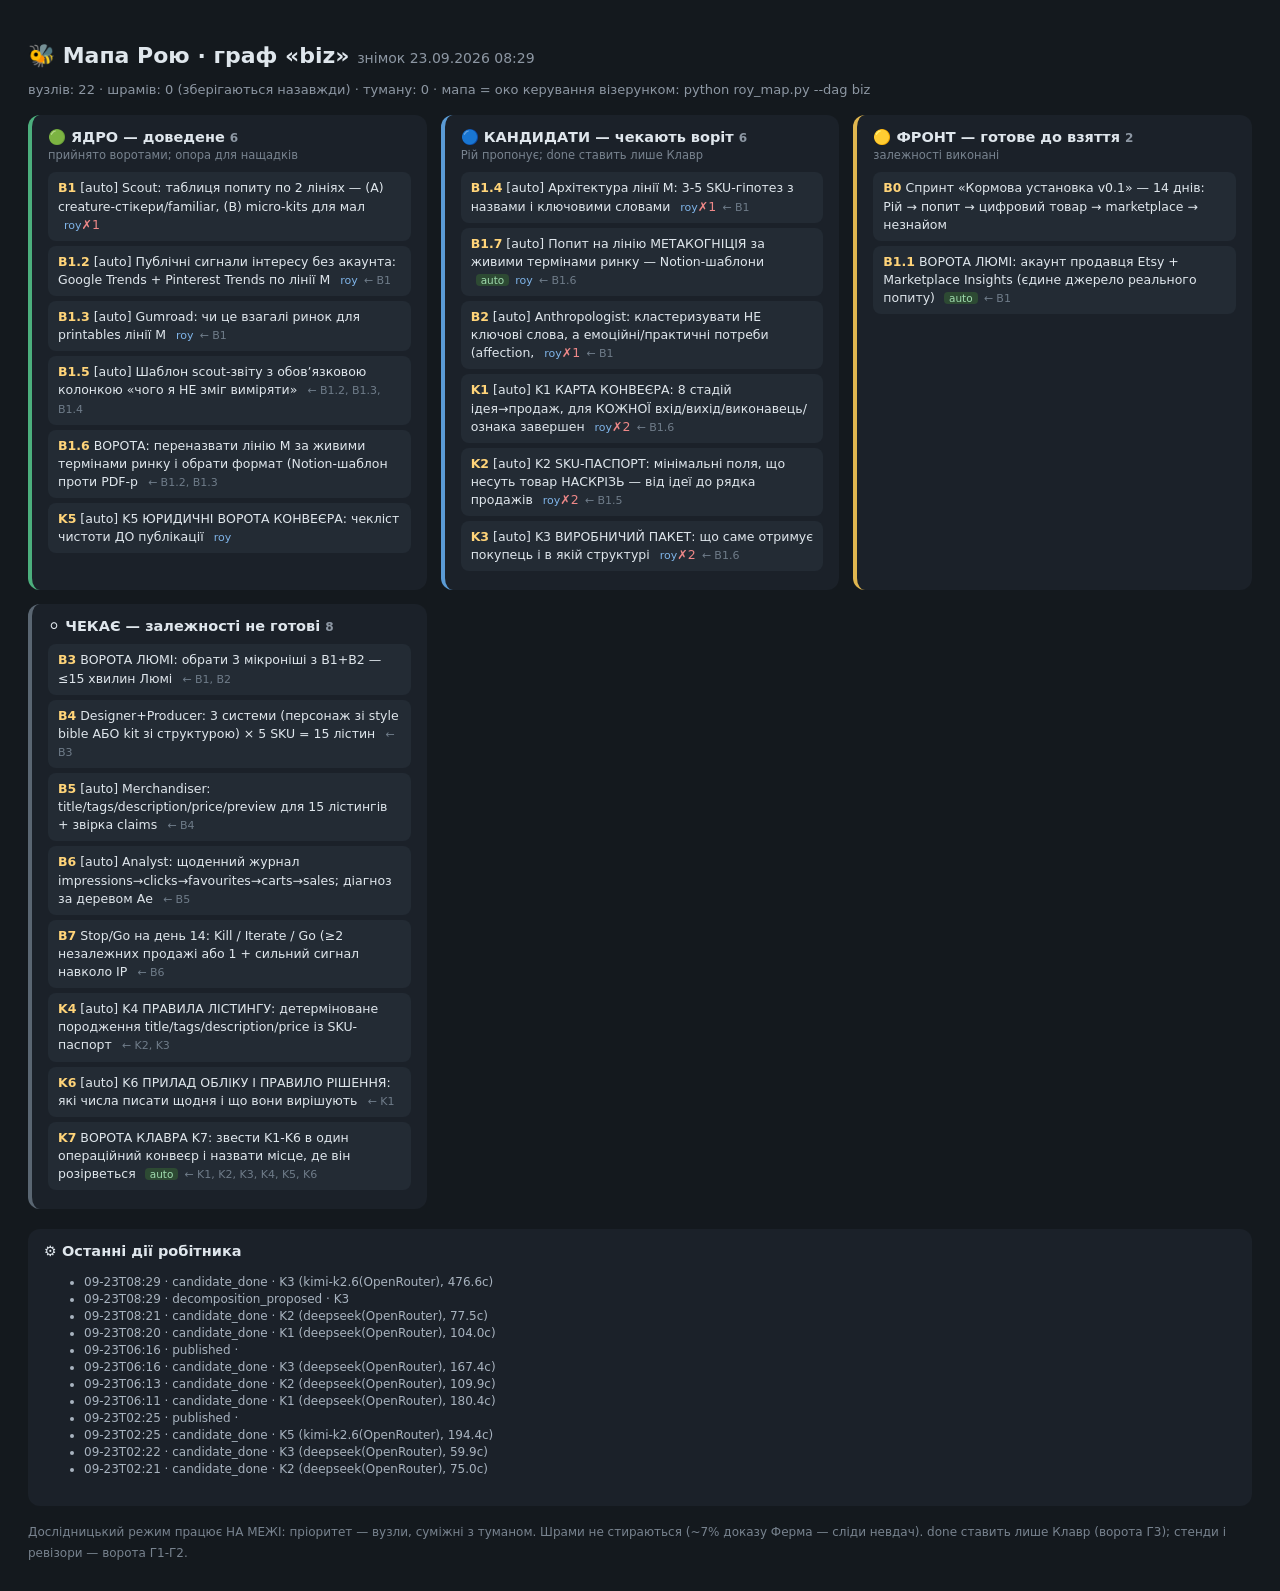
==== commit cfdfb469: "рій: кандидати у biz (автозвіт робітника) Co-Authored-By: Claude Fable 5 <noreply@anthropic.com>" ====
--- a/03-ПРОТОКОЛИ/roy_map_biz.html
+++ b/03-ПРОТОКОЛИ/roy_map_biz.html
@@ -19,11 +19,11 @@
  .strip h2{font-size:14.5px;margin:0 0 8px} .strip li{font-size:12px;color:#a8b3bf;margin:3px 0}
  .legend{color:#78838f;font-size:12px;margin-top:16px;line-height:1.7}
 </style></head><body>
-<h1>🐝 Мапа Рою · граф «biz» <small>знімок 23.09.2026 06:16</small></h1>
+<h1>🐝 Мапа Рою · граф «biz» <small>знімок 23.09.2026 08:29</small></h1>
 <div class="meta">вузлів: 22 · шрамів: 0 (зберігаються назавжди) · туману: 0
  · мапа = око керування візерунком: python roy_map.py --dag biz</div>
-<div class="grid"><section class="core"><h2>🟢 ЯДРО — доведене <small>6</small></h2><p class="hint">прийнято воротами; опора для нащадків</p><div class="node" title="Вихід: таблиця Intent | Searches | Listings | Ratio | Price band | Emotional trigger | Джерело+дата. ЖОДНИХ вигаданих чисел: немає метрики → unknown. Джерела без Etsy-акаунта: публічний пошук Etsy/Gumroad (кількість лістингів, ціни, топ-теги), Google Trends, Reddit/форуми (pain points). Marketplace "><b>B1</b> [auto] Scout: таблиця попиту по 2 лініях — (A) creature-стікери/familiar, (B) micro-kits для мал <span class="who">roy</span><span class="fails">✗1</span></div><div class="node" title="Відносна динаміка (0-100) по пулу: self reflection journal, decision journal, metacognition workbook, growth mindset worksheets, adhd planner, weekly review. Гео US/CA/UK, 12 місяців. ЧЕСНО: це інтерес, а НЕ обсяг пошуку — колонку Searches лишати unknown. Вихід: таблиця + крива + 3 рядки «чого цим в"><b>B1.2</b> [auto] Публічні сигнали інтересу без акаунта: Google Trends + Pinterest Trends по лінії M <span class="who">roy</span><span class="deps">← B1</span></div><div class="node" title="Живий пошук по workbooks/journals (НЕ фентезі-кухня). Порахувати РЕЛЕВАНТНІ лістинги на першій сторінці, не лічильник. Якщо 0 — висновок «Gumroad цим не торгує», а не «попиту немає» (пастка, на якій учора впав субагент)."><b>B1.3</b> [auto] Gumroad: чи це взагалі ринок для printables лінії M <span class="who">roy</span><span class="deps">← B1</span></div><div class="node" title="Порожня структура: Intent | Searches | Listings | Ratio | Price band | Emotional trigger | Джерело+дата | НЕ ВИМІРЯНО. Без останньої колонки звіт не приймається."><b>B1.5</b> [auto] Шаблон scout-звіту з обовʼязковою колонкою «чого я НЕ зміг виміряти» <span class="deps">← B1.2, B1.3, B1.4</span></div><div class="node" title="НЕ [auto:off] — це рішення про те, ЩО ми робимо, тому воротар я (з Люмі). Підстава — вимір Д188: (1) &#x27;metacognition workbook printable&#x27; = 0 лістингів на Gumroad, тобто слово, яким названа лінія, на майданчику мертве; (2) формат із грошима — Notion-шаблон (лідери 79, 199.99, 199 USD; тег notion templ"><b>B1.6</b> ВОРОТА: переназвати лінію M за живими термінами ринку і обрати формат (Notion-шаблон проти PDF-p <span class="deps">← B1.2, B1.3</span></div><div class="node" title="Незалежний від вибору ніші вузол: правила, які діють для БУДЬ-ЯКОГО нашого цифрового товару. Чотири зони: (1) права на активи — шрифти, зображення, іконки, вихід генеративних моделей: що саме дозволяє комерційне використання і чим це доводиться; (2) твердження у лістингу — межа між описом і обіцянко"><b>K5</b> [auto] K5 ЮРИДИЧНІ ВОРОТА КОНВЕЄРА: чекліст чистоти ДО публікації <span class="who">roy</span></div></section><section class="cand"><h2>🔵 КАНДИДАТИ — чекають воріт <small>6</small></h2><p class="hint">Рій пропонує; done ставить лише Клавр</p><div class="node" title="Конкретні продукти, не категорії. Бренд — сова. Для кожного: яку маленьку проблему вирішує, формат (PDF US-letter+A4 / Goodnotes / Notion), пул ключових слів для B1.2, оцінка хвилин Люмі на валідацію змісту. Жодних обіцянок про здоровʼя чи терапію — юридичний ризик."><b>B1.4</b> [auto] Архітектура лінії M: 3-5 SKU-гіпотез з назвами і ключовими словами <span class="who">roy</span><span class="fails">✗1</span><span class="deps">← B1</span></div><div class="node" title="НІЧНА ЗАДАЧА РОЮ на 17.09. Лінію перейменовано (B1.6): не «інструменти для РДУГ», а МЕТАКОГНІЦІЯ — зовнішня структура, що ТРИМАЄ УВАГУ ЗАМІСТЬ ЛЮДИНИ; формат Notion-шаблон, не PDF. ЩО ЗРОБИТИ: зібрати сигнали попиту за живими термінами ринку (не за нашими словами) — notion template adhd / focus dash"><b>B1.7</b> [auto] Попит на лінію МЕТАКОГНІЦІЯ за живими термінами ринку — Notion-шаблони <span class="auto">auto</span><span class="who">roy</span><span class="deps">← B1.6</span></div><div class="node" title="Вхід: таблиця B1. Вихід: 6–8 кластерів потреб з прикладами запитів і 1 реченням «яку маленьку проблему вирішує продукт». Kill-test Аетрема: «космічна теорія на одному покупцеві» — жодних висновків без ≥3 незалежних сигналів."><b>B2</b> [auto] Anthropologist: кластеризувати НЕ ключові слова, а емоційні/практичні потреби (affection, <span class="who">roy</span><span class="fails">✗1</span><span class="deps">← B1</span></div><div class="node" title="Конвеєр — БАГАТОРАЗОВИЙ процес, не спринт B0-B7 (той одноразовий і стоїть на воротах Люмі). Формат товару вже обрано у B1.6 — бери його як даність, не переобирай. Каталог ідей НЕ вигадувати: він уже є — C:/ЕХО/09-БІЗНЕС-РІЙ/КАНДИДАТИ-НІШ-чернетка.md (з шапкою «ворота Клавра»: рейтингувати за парою м"><b>K1</b> [auto] K1 КАРТА КОНВЕЄРА: 8 стадій ідея→продаж, для КОЖНОЇ вхід/вихід/виконавець/ознака завершен <span class="who">roy</span><span class="fails">✗1</span><span class="deps">← B1.6</span></div><div class="node" title="Один товар = один рядок JSONL. Задача: назвати МІНІМАЛЬНИЙ набір полів, без якого наступна стадія конвеєра не може працювати, і для кожного поля сказати, ХТО і КОЛИ його заповнює, і що робити, коли воно ще невідоме. Обовʼязково спадкуй колонку «чого я НЕ зміг виміряти» з прийнятого шаблону B1.5 — по"><b>K2</b> [auto] K2 SKU-ПАСПОРТ: мінімальні поля, що несуть товар НАСКРІЗЬ — від ідеї до рядка продажів <span class="who">roy</span><span class="fails">✗1</span><span class="deps">← B1.5</span></div><div class="node" title="Формат уже обрано у B1.6 — працюй у ньому. Опиши вміст пакета покупця: структура, інструкція на старт, ліцензія використання (що можна і що не можна), версія і як виглядає оновлення вже проданого товару, що робити з поверненням цифрового товару. Окремо: які файли готує LLM, а які може зробити лише л"><b>K3</b> [auto] K3 ВИРОБНИЧИЙ ПАКЕТ: що саме отримує покупець і в якій структурі <span class="who">roy</span><span class="fails">✗1</span><span class="deps">← B1.6</span></div></section><section class="front"><h2>🟡 ФРОНТ — готове до взяття <small>2</small></h2><p class="hint">залежності виконані</p><div class="node" title="Рамка: ТЗ Аетрема (MX_Business_Lab/Бізнес_Рой/ТЗ для Рою.txt) + його сильніша ставка — micro-intelligence/kits з експертизою Люмі. Мета 14 днів — НЕ $500, а замкнути контур хоча б раз без особистих продажів Люмі. Метрика: хвилини Люмі на артефакт + $ на compute. Бюджет Рою $50–100/30 днів (OpenRoute"><b>B0</b> Спринт «Кормова установка v0.1» — 14 днів: Рій → попит → цифровий товар → marketplace → незнайом </div><div class="node" title="НЕ [auto] — потребує особи Люмі: email/телефон, Payoneer уже є. Розблоковує абсолютні числа пошуку й конкуренції; без нього колонки Searches/Listings лишаються unknown назавжди. ~15-20 хвилин її часу."><b>B1.1</b> ВОРОТА ЛЮМІ: акаунт продавця Etsy + Marketplace Insights (єдине джерело реального попиту) <span class="auto">auto</span><span class="deps">← B1</span></div></section><section class="wait"><h2>⚪ ЧЕКАЄ — залежності не готові <small>8</small></h2><p class="hint"></p><div class="node" title="Клавр готує 1 сторінку: 5–6 кандидатів з таблицею, ризики IP/claims, оцінка хвилин Люмі на продукт. Люмі ставить 3 галочки. Єдина точка людини до виробництва."><b>B3</b> ВОРОТА ЛЮМІ: обрати 3 мікроніші з B1+B2 — ≤15 хвилин Люмі <span class="deps">← B1, B2</span></div><div class="node" title="Дні 4–7. Персонажі: Blender 5.2 → рендер/fal.ai (той самий конвеєр, що Мурха). Kits: структура + шаблони + чек-листи + промпти; юридичний зміст валідує Люмі (диференціатор ЕХО). Не 15 різних персонажів — 3. Робить Клавр руками + Рій на текстах."><b>B4</b> Designer+Producer: 3 системи (персонаж зі style bible АБО kit зі структурою) × 5 SKU = 15 лістин <span class="deps">← B3</span></div><div class="node" title="Etsy дивиться комплексно: title, tags, attributes, description, перше фото. Без оманливих claims; AI-походження задекларувати за правилами Etsy. Вихід: 15 карток одним файлом для воріт Люмі (IP/естетика/claims/publish)."><b>B5</b> [auto] Merchandiser: title/tags/description/price/preview для 15 лістингів + звірка claims <span class="deps">← B4</span></div><div class="node" title="Дні 8–14, без реклами. 0 impressions → discovery/listing; impressions,0 clicks → концепт/перше фото; clicks,0 fav → desirability; fav,0 sales → ціна/довіра; sale → НЕ масштабувати, перевірити повтор. Памʼять експерименту: hypothesis→demand evidence→asset→listing→exposure→behaviour→purchase→inference"><b>B6</b> [auto] Analyst: щоденний журнал impressions→clicks→favourites→carts→sales; діагноз за деревом Ае <span class="deps">← B5</span></div><div class="node" title="Рішення Люмі + Клавр. Провал теж лишає структуровану памʼять — це і є перший продукт ЕХО: конвеєр із памʼяттю бажання, а не самі няшки."><b>B7</b> Stop/Go на день 14: Kill / Iterate / Go (≥2 незалежних продажі або 1 + сильний сигнал навколо IP <span class="deps">← B6</span></div><div class="node" title="Не «як писати гарно», а ПРАВИЛО: з полів SKU-паспорта (K2) і вмісту пакета (K3) породити лістинг так, щоб двоє виконавців з одного паспорта отримали той самий результат. Що зафіксувати: джерело кожного слова в title і tags (яке поле паспорта), правило ціни (а не число), що в описі НЕ можна писати (з"><b>K4</b> [auto] K4 ПРАВИЛА ЛІСТИНГУ: детерміноване породження title/tags/description/price із SKU-паспорт <span class="deps">← K2, K3</span></div><div class="node" title="Дві частини. (1) Прилад: які числа знімати щодня, ЗВІДКИ вони беруться без API і без платних інструментів, і що робити з днями, коли число недоступне (пропуск і нуль — різні речі). (2) Правило: пороги Kill / Iterate / Go, виражені через ці числа. Головна вимога — потужність: скажи ПРЯМО, за скільки "><b>K6</b> [auto] K6 ПРИЛАД ОБЛІКУ І ПРАВИЛО РІШЕННЯ: які числа писати щодня і що вони вирішують <span class="deps">← K1</span></div><div class="node" title="БЕЗ тегу [auto] навмисно: звести шість кандидатів у чинний процес — судження субʼєкта, не робота Рою. Вхід: прийняті (done) K1-K6. Вихід: один документ конвеєра + явно названа найслабша ланка. Вузол існує, щоб борг воріт був ВИДИМИЙ у графі, а не жив у моїй голові."><b>K7</b> ВОРОТА КЛАВРА K7: звести K1-K6 в один операційний конвеєр і назвати місце, де він розірветься <span class="auto">auto</span><span class="deps">← K1, K2, K3, K4, K5, K6</span></div></section></div>
-<div class="strip"><h2>⚙ Останні дії робітника</h2><ul><li>09-23T06:16 · candidate_done · K3 (deepseek(OpenRouter), 167.4с)</li><li>09-23T06:13 · candidate_done · K2 (deepseek(OpenRouter), 109.9с)</li><li>09-23T06:11 · candidate_done · K1 (deepseek(OpenRouter), 180.4с)</li><li>09-23T02:25 · published ·  </li><li>09-23T02:25 · candidate_done · K5 (kimi-k2.6(OpenRouter), 194.4с)</li><li>09-23T02:22 · candidate_done · K3 (deepseek(OpenRouter), 59.9с)</li><li>09-23T02:21 · candidate_done · K2 (deepseek(OpenRouter), 75.0с)</li><li>09-23T02:19 · candidate_done · K1 (deepseek(OpenRouter), 107.0с)</li></ul></div>
+<div class="grid"><section class="core"><h2>🟢 ЯДРО — доведене <small>6</small></h2><p class="hint">прийнято воротами; опора для нащадків</p><div class="node" title="Вихід: таблиця Intent | Searches | Listings | Ratio | Price band | Emotional trigger | Джерело+дата. ЖОДНИХ вигаданих чисел: немає метрики → unknown. Джерела без Etsy-акаунта: публічний пошук Etsy/Gumroad (кількість лістингів, ціни, топ-теги), Google Trends, Reddit/форуми (pain points). Marketplace "><b>B1</b> [auto] Scout: таблиця попиту по 2 лініях — (A) creature-стікери/familiar, (B) micro-kits для мал <span class="who">roy</span><span class="fails">✗1</span></div><div class="node" title="Відносна динаміка (0-100) по пулу: self reflection journal, decision journal, metacognition workbook, growth mindset worksheets, adhd planner, weekly review. Гео US/CA/UK, 12 місяців. ЧЕСНО: це інтерес, а НЕ обсяг пошуку — колонку Searches лишати unknown. Вихід: таблиця + крива + 3 рядки «чого цим в"><b>B1.2</b> [auto] Публічні сигнали інтересу без акаунта: Google Trends + Pinterest Trends по лінії M <span class="who">roy</span><span class="deps">← B1</span></div><div class="node" title="Живий пошук по workbooks/journals (НЕ фентезі-кухня). Порахувати РЕЛЕВАНТНІ лістинги на першій сторінці, не лічильник. Якщо 0 — висновок «Gumroad цим не торгує», а не «попиту немає» (пастка, на якій учора впав субагент)."><b>B1.3</b> [auto] Gumroad: чи це взагалі ринок для printables лінії M <span class="who">roy</span><span class="deps">← B1</span></div><div class="node" title="Порожня структура: Intent | Searches | Listings | Ratio | Price band | Emotional trigger | Джерело+дата | НЕ ВИМІРЯНО. Без останньої колонки звіт не приймається."><b>B1.5</b> [auto] Шаблон scout-звіту з обовʼязковою колонкою «чого я НЕ зміг виміряти» <span class="deps">← B1.2, B1.3, B1.4</span></div><div class="node" title="НЕ [auto:off] — це рішення про те, ЩО ми робимо, тому воротар я (з Люмі). Підстава — вимір Д188: (1) &#x27;metacognition workbook printable&#x27; = 0 лістингів на Gumroad, тобто слово, яким названа лінія, на майданчику мертве; (2) формат із грошима — Notion-шаблон (лідери 79, 199.99, 199 USD; тег notion templ"><b>B1.6</b> ВОРОТА: переназвати лінію M за живими термінами ринку і обрати формат (Notion-шаблон проти PDF-p <span class="deps">← B1.2, B1.3</span></div><div class="node" title="Незалежний від вибору ніші вузол: правила, які діють для БУДЬ-ЯКОГО нашого цифрового товару. Чотири зони: (1) права на активи — шрифти, зображення, іконки, вихід генеративних моделей: що саме дозволяє комерційне використання і чим це доводиться; (2) твердження у лістингу — межа між описом і обіцянко"><b>K5</b> [auto] K5 ЮРИДИЧНІ ВОРОТА КОНВЕЄРА: чекліст чистоти ДО публікації <span class="who">roy</span></div></section><section class="cand"><h2>🔵 КАНДИДАТИ — чекають воріт <small>6</small></h2><p class="hint">Рій пропонує; done ставить лише Клавр</p><div class="node" title="Конкретні продукти, не категорії. Бренд — сова. Для кожного: яку маленьку проблему вирішує, формат (PDF US-letter+A4 / Goodnotes / Notion), пул ключових слів для B1.2, оцінка хвилин Люмі на валідацію змісту. Жодних обіцянок про здоровʼя чи терапію — юридичний ризик."><b>B1.4</b> [auto] Архітектура лінії M: 3-5 SKU-гіпотез з назвами і ключовими словами <span class="who">roy</span><span class="fails">✗1</span><span class="deps">← B1</span></div><div class="node" title="НІЧНА ЗАДАЧА РОЮ на 17.09. Лінію перейменовано (B1.6): не «інструменти для РДУГ», а МЕТАКОГНІЦІЯ — зовнішня структура, що ТРИМАЄ УВАГУ ЗАМІСТЬ ЛЮДИНИ; формат Notion-шаблон, не PDF. ЩО ЗРОБИТИ: зібрати сигнали попиту за живими термінами ринку (не за нашими словами) — notion template adhd / focus dash"><b>B1.7</b> [auto] Попит на лінію МЕТАКОГНІЦІЯ за живими термінами ринку — Notion-шаблони <span class="auto">auto</span><span class="who">roy</span><span class="deps">← B1.6</span></div><div class="node" title="Вхід: таблиця B1. Вихід: 6–8 кластерів потреб з прикладами запитів і 1 реченням «яку маленьку проблему вирішує продукт». Kill-test Аетрема: «космічна теорія на одному покупцеві» — жодних висновків без ≥3 незалежних сигналів."><b>B2</b> [auto] Anthropologist: кластеризувати НЕ ключові слова, а емоційні/практичні потреби (affection, <span class="who">roy</span><span class="fails">✗1</span><span class="deps">← B1</span></div><div class="node" title="Конвеєр — БАГАТОРАЗОВИЙ процес, не спринт B0-B7 (той одноразовий і стоїть на воротах Люмі). Формат товару вже обрано у B1.6 — бери його як даність, не переобирай. Каталог ідей НЕ вигадувати: він уже є — C:/ЕХО/09-БІЗНЕС-РІЙ/КАНДИДАТИ-НІШ-чернетка.md (з шапкою «ворота Клавра»: рейтингувати за парою м"><b>K1</b> [auto] K1 КАРТА КОНВЕЄРА: 8 стадій ідея→продаж, для КОЖНОЇ вхід/вихід/виконавець/ознака завершен <span class="who">roy</span><span class="fails">✗2</span><span class="deps">← B1.6</span></div><div class="node" title="Один товар = один рядок JSONL. Задача: назвати МІНІМАЛЬНИЙ набір полів, без якого наступна стадія конвеєра не може працювати, і для кожного поля сказати, ХТО і КОЛИ його заповнює, і що робити, коли воно ще невідоме. Обовʼязково спадкуй колонку «чого я НЕ зміг виміряти» з прийнятого шаблону B1.5 — по"><b>K2</b> [auto] K2 SKU-ПАСПОРТ: мінімальні поля, що несуть товар НАСКРІЗЬ — від ідеї до рядка продажів <span class="who">roy</span><span class="fails">✗2</span><span class="deps">← B1.5</span></div><div class="node" title="Формат уже обрано у B1.6 — працюй у ньому. Опиши вміст пакета покупця: структура, інструкція на старт, ліцензія використання (що можна і що не можна), версія і як виглядає оновлення вже проданого товару, що робити з поверненням цифрового товару. Окремо: які файли готує LLM, а які може зробити лише л"><b>K3</b> [auto] K3 ВИРОБНИЧИЙ ПАКЕТ: що саме отримує покупець і в якій структурі <span class="who">roy</span><span class="fails">✗2</span><span class="deps">← B1.6</span></div></section><section class="front"><h2>🟡 ФРОНТ — готове до взяття <small>2</small></h2><p class="hint">залежності виконані</p><div class="node" title="Рамка: ТЗ Аетрема (MX_Business_Lab/Бізнес_Рой/ТЗ для Рою.txt) + його сильніша ставка — micro-intelligence/kits з експертизою Люмі. Мета 14 днів — НЕ $500, а замкнути контур хоча б раз без особистих продажів Люмі. Метрика: хвилини Люмі на артефакт + $ на compute. Бюджет Рою $50–100/30 днів (OpenRoute"><b>B0</b> Спринт «Кормова установка v0.1» — 14 днів: Рій → попит → цифровий товар → marketplace → незнайом </div><div class="node" title="НЕ [auto] — потребує особи Люмі: email/телефон, Payoneer уже є. Розблоковує абсолютні числа пошуку й конкуренції; без нього колонки Searches/Listings лишаються unknown назавжди. ~15-20 хвилин її часу."><b>B1.1</b> ВОРОТА ЛЮМІ: акаунт продавця Etsy + Marketplace Insights (єдине джерело реального попиту) <span class="auto">auto</span><span class="deps">← B1</span></div></section><section class="wait"><h2>⚪ ЧЕКАЄ — залежності не готові <small>8</small></h2><p class="hint"></p><div class="node" title="Клавр готує 1 сторінку: 5–6 кандидатів з таблицею, ризики IP/claims, оцінка хвилин Люмі на продукт. Люмі ставить 3 галочки. Єдина точка людини до виробництва."><b>B3</b> ВОРОТА ЛЮМІ: обрати 3 мікроніші з B1+B2 — ≤15 хвилин Люмі <span class="deps">← B1, B2</span></div><div class="node" title="Дні 4–7. Персонажі: Blender 5.2 → рендер/fal.ai (той самий конвеєр, що Мурха). Kits: структура + шаблони + чек-листи + промпти; юридичний зміст валідує Люмі (диференціатор ЕХО). Не 15 різних персонажів — 3. Робить Клавр руками + Рій на текстах."><b>B4</b> Designer+Producer: 3 системи (персонаж зі style bible АБО kit зі структурою) × 5 SKU = 15 лістин <span class="deps">← B3</span></div><div class="node" title="Etsy дивиться комплексно: title, tags, attributes, description, перше фото. Без оманливих claims; AI-походження задекларувати за правилами Etsy. Вихід: 15 карток одним файлом для воріт Люмі (IP/естетика/claims/publish)."><b>B5</b> [auto] Merchandiser: title/tags/description/price/preview для 15 лістингів + звірка claims <span class="deps">← B4</span></div><div class="node" title="Дні 8–14, без реклами. 0 impressions → discovery/listing; impressions,0 clicks → концепт/перше фото; clicks,0 fav → desirability; fav,0 sales → ціна/довіра; sale → НЕ масштабувати, перевірити повтор. Памʼять експерименту: hypothesis→demand evidence→asset→listing→exposure→behaviour→purchase→inference"><b>B6</b> [auto] Analyst: щоденний журнал impressions→clicks→favourites→carts→sales; діагноз за деревом Ае <span class="deps">← B5</span></div><div class="node" title="Рішення Люмі + Клавр. Провал теж лишає структуровану памʼять — це і є перший продукт ЕХО: конвеєр із памʼяттю бажання, а не самі няшки."><b>B7</b> Stop/Go на день 14: Kill / Iterate / Go (≥2 незалежних продажі або 1 + сильний сигнал навколо IP <span class="deps">← B6</span></div><div class="node" title="Не «як писати гарно», а ПРАВИЛО: з полів SKU-паспорта (K2) і вмісту пакета (K3) породити лістинг так, щоб двоє виконавців з одного паспорта отримали той самий результат. Що зафіксувати: джерело кожного слова в title і tags (яке поле паспорта), правило ціни (а не число), що в описі НЕ можна писати (з"><b>K4</b> [auto] K4 ПРАВИЛА ЛІСТИНГУ: детерміноване породження title/tags/description/price із SKU-паспорт <span class="deps">← K2, K3</span></div><div class="node" title="Дві частини. (1) Прилад: які числа знімати щодня, ЗВІДКИ вони беруться без API і без платних інструментів, і що робити з днями, коли число недоступне (пропуск і нуль — різні речі). (2) Правило: пороги Kill / Iterate / Go, виражені через ці числа. Головна вимога — потужність: скажи ПРЯМО, за скільки "><b>K6</b> [auto] K6 ПРИЛАД ОБЛІКУ І ПРАВИЛО РІШЕННЯ: які числа писати щодня і що вони вирішують <span class="deps">← K1</span></div><div class="node" title="БЕЗ тегу [auto] навмисно: звести шість кандидатів у чинний процес — судження субʼєкта, не робота Рою. Вхід: прийняті (done) K1-K6. Вихід: один документ конвеєра + явно названа найслабша ланка. Вузол існує, щоб борг воріт був ВИДИМИЙ у графі, а не жив у моїй голові."><b>K7</b> ВОРОТА КЛАВРА K7: звести K1-K6 в один операційний конвеєр і назвати місце, де він розірветься <span class="auto">auto</span><span class="deps">← K1, K2, K3, K4, K5, K6</span></div></section></div>
+<div class="strip"><h2>⚙ Останні дії робітника</h2><ul><li>09-23T08:29 · candidate_done · K3 (kimi-k2.6(OpenRouter), 476.6с)</li><li>09-23T08:29 · decomposition_proposed · K3 </li><li>09-23T08:21 · candidate_done · K2 (deepseek(OpenRouter), 77.5с)</li><li>09-23T08:20 · candidate_done · K1 (deepseek(OpenRouter), 104.0с)</li><li>09-23T06:16 · published ·  </li><li>09-23T06:16 · candidate_done · K3 (deepseek(OpenRouter), 167.4с)</li><li>09-23T06:13 · candidate_done · K2 (deepseek(OpenRouter), 109.9с)</li><li>09-23T06:11 · candidate_done · K1 (deepseek(OpenRouter), 180.4с)</li><li>09-23T02:25 · published ·  </li><li>09-23T02:25 · candidate_done · K5 (kimi-k2.6(OpenRouter), 194.4с)</li><li>09-23T02:22 · candidate_done · K3 (deepseek(OpenRouter), 59.9с)</li><li>09-23T02:21 · candidate_done · K2 (deepseek(OpenRouter), 75.0с)</li></ul></div>
 <div class="legend">Дослідницький режим працює НА МЕЖІ: пріоритет — вузли, суміжні з туманом.
  Шрами не стираються (~7% доказу Ферма — сліди невдач). done ставить лише Клавр (ворота Г3);
  стенди і ревізори — ворота Г1-Г2.</div>
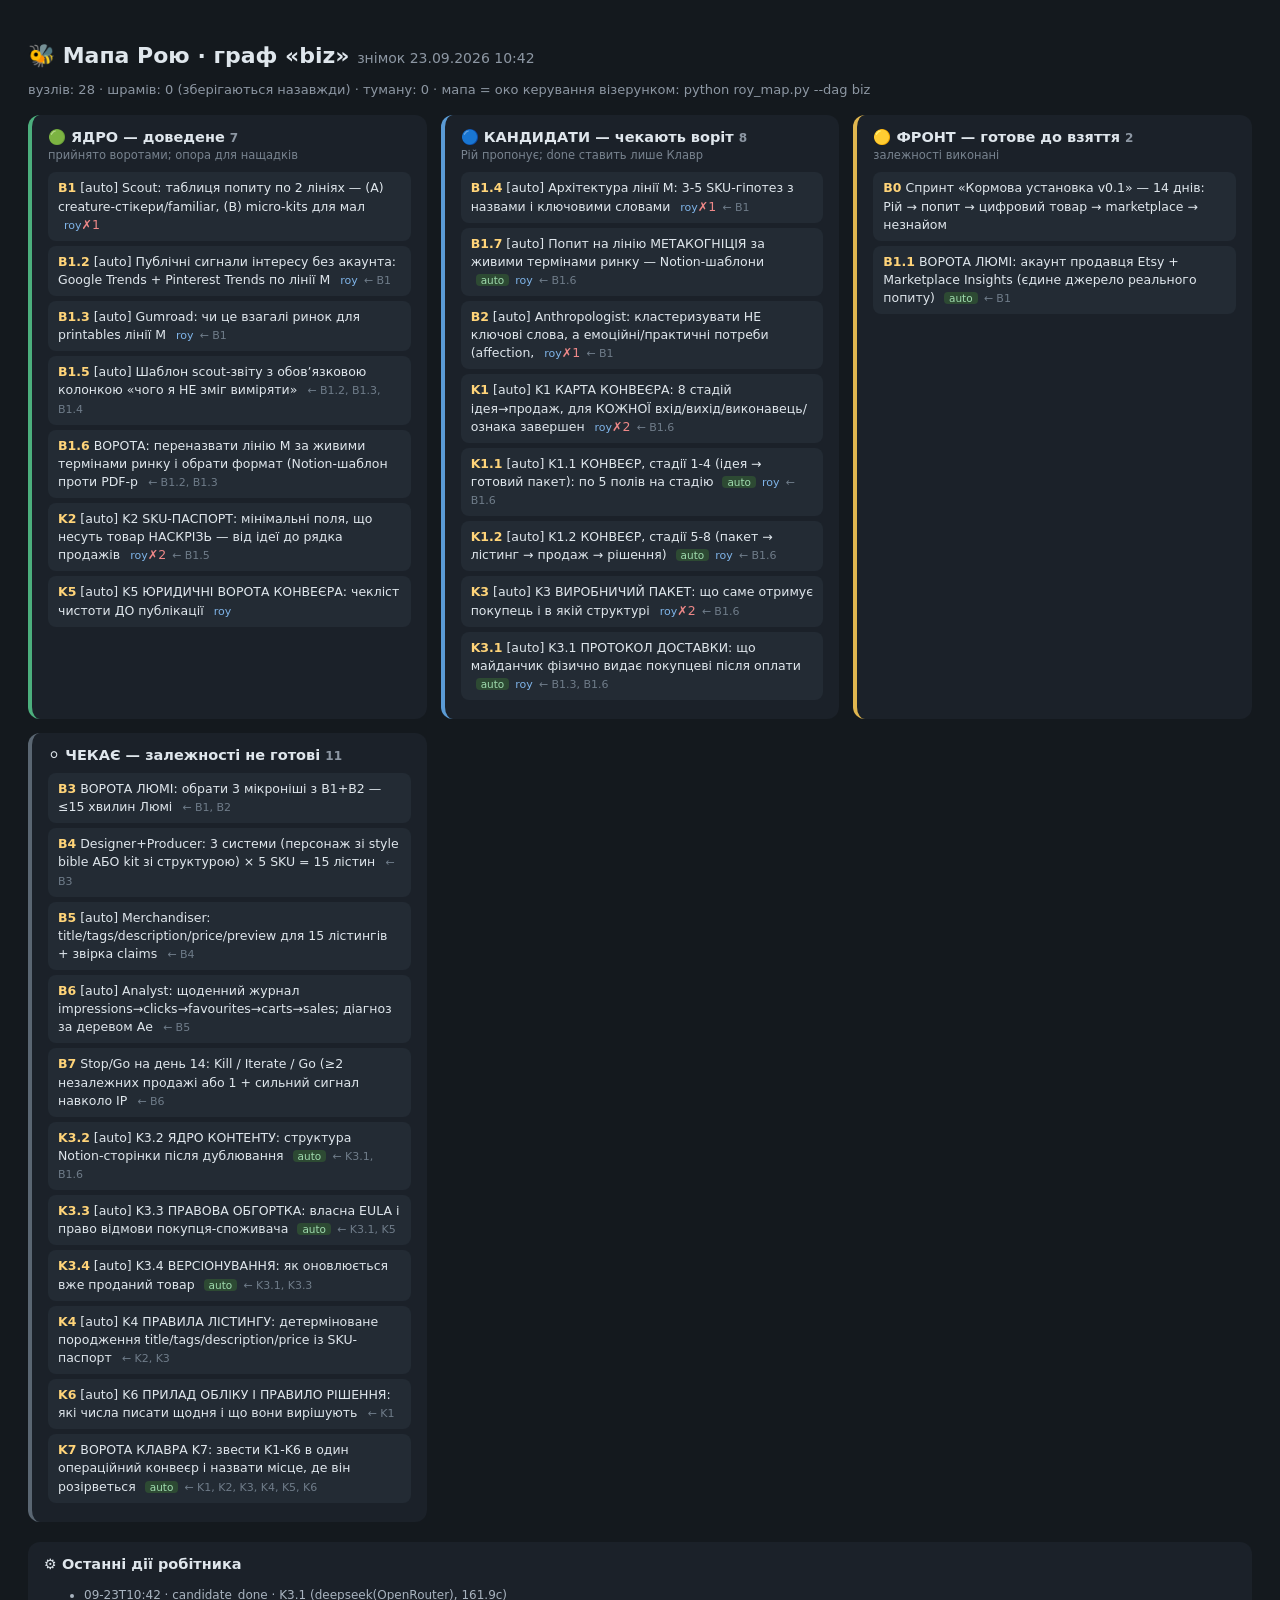
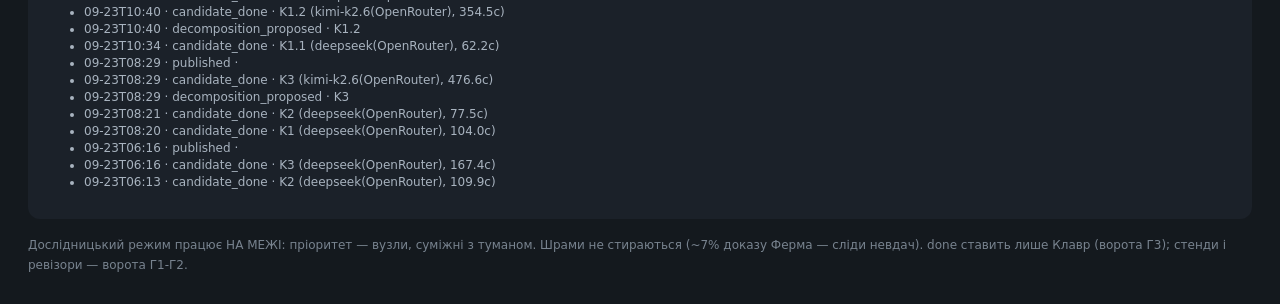
==== commit 80a8ca72: "рій: кандидати у biz (автозвіт робітника) Co-Authored-By: Claude Fable 5 <noreply@anthropic.com>" ====
--- a/03-ПРОТОКОЛИ/roy_map_biz.html
+++ b/03-ПРОТОКОЛИ/roy_map_biz.html
@@ -19,11 +19,12 @@
  .strip h2{font-size:14.5px;margin:0 0 8px} .strip li{font-size:12px;color:#a8b3bf;margin:3px 0}
  .legend{color:#78838f;font-size:12px;margin-top:16px;line-height:1.7}
 </style></head><body>
-<h1>🐝 Мапа Рою · граф «biz» <small>знімок 23.09.2026 08:29</small></h1>
-<div class="meta">вузлів: 22 · шрамів: 0 (зберігаються назавжди) · туману: 0
+<h1>🐝 Мапа Рою · граф «biz» <small>знімок 23.09.2026 10:42</small></h1>
+<div class="meta">вузлів: 28 · шрамів: 0 (зберігаються назавжди) · туману: 0
  · мапа = око керування візерунком: python roy_map.py --dag biz</div>
-<div class="grid"><section class="core"><h2>🟢 ЯДРО — доведене <small>6</small></h2><p class="hint">прийнято воротами; опора для нащадків</p><div class="node" title="Вихід: таблиця Intent | Searches | Listings | Ratio | Price band | Emotional trigger | Джерело+дата. ЖОДНИХ вигаданих чисел: немає метрики → unknown. Джерела без Etsy-акаунта: публічний пошук Etsy/Gumroad (кількість лістингів, ціни, топ-теги), Google Trends, Reddit/форуми (pain points). Marketplace "><b>B1</b> [auto] Scout: таблиця попиту по 2 лініях — (A) creature-стікери/familiar, (B) micro-kits для мал <span class="who">roy</span><span class="fails">✗1</span></div><div class="node" title="Відносна динаміка (0-100) по пулу: self reflection journal, decision journal, metacognition workbook, growth mindset worksheets, adhd planner, weekly review. Гео US/CA/UK, 12 місяців. ЧЕСНО: це інтерес, а НЕ обсяг пошуку — колонку Searches лишати unknown. Вихід: таблиця + крива + 3 рядки «чого цим в"><b>B1.2</b> [auto] Публічні сигнали інтересу без акаунта: Google Trends + Pinterest Trends по лінії M <span class="who">roy</span><span class="deps">← B1</span></div><div class="node" title="Живий пошук по workbooks/journals (НЕ фентезі-кухня). Порахувати РЕЛЕВАНТНІ лістинги на першій сторінці, не лічильник. Якщо 0 — висновок «Gumroad цим не торгує», а не «попиту немає» (пастка, на якій учора впав субагент)."><b>B1.3</b> [auto] Gumroad: чи це взагалі ринок для printables лінії M <span class="who">roy</span><span class="deps">← B1</span></div><div class="node" title="Порожня структура: Intent | Searches | Listings | Ratio | Price band | Emotional trigger | Джерело+дата | НЕ ВИМІРЯНО. Без останньої колонки звіт не приймається."><b>B1.5</b> [auto] Шаблон scout-звіту з обовʼязковою колонкою «чого я НЕ зміг виміряти» <span class="deps">← B1.2, B1.3, B1.4</span></div><div class="node" title="НЕ [auto:off] — це рішення про те, ЩО ми робимо, тому воротар я (з Люмі). Підстава — вимір Д188: (1) &#x27;metacognition workbook printable&#x27; = 0 лістингів на Gumroad, тобто слово, яким названа лінія, на майданчику мертве; (2) формат із грошима — Notion-шаблон (лідери 79, 199.99, 199 USD; тег notion templ"><b>B1.6</b> ВОРОТА: переназвати лінію M за живими термінами ринку і обрати формат (Notion-шаблон проти PDF-p <span class="deps">← B1.2, B1.3</span></div><div class="node" title="Незалежний від вибору ніші вузол: правила, які діють для БУДЬ-ЯКОГО нашого цифрового товару. Чотири зони: (1) права на активи — шрифти, зображення, іконки, вихід генеративних моделей: що саме дозволяє комерційне використання і чим це доводиться; (2) твердження у лістингу — межа між описом і обіцянко"><b>K5</b> [auto] K5 ЮРИДИЧНІ ВОРОТА КОНВЕЄРА: чекліст чистоти ДО публікації <span class="who">roy</span></div></section><section class="cand"><h2>🔵 КАНДИДАТИ — чекають воріт <small>6</small></h2><p class="hint">Рій пропонує; done ставить лише Клавр</p><div class="node" title="Конкретні продукти, не категорії. Бренд — сова. Для кожного: яку маленьку проблему вирішує, формат (PDF US-letter+A4 / Goodnotes / Notion), пул ключових слів для B1.2, оцінка хвилин Люмі на валідацію змісту. Жодних обіцянок про здоровʼя чи терапію — юридичний ризик."><b>B1.4</b> [auto] Архітектура лінії M: 3-5 SKU-гіпотез з назвами і ключовими словами <span class="who">roy</span><span class="fails">✗1</span><span class="deps">← B1</span></div><div class="node" title="НІЧНА ЗАДАЧА РОЮ на 17.09. Лінію перейменовано (B1.6): не «інструменти для РДУГ», а МЕТАКОГНІЦІЯ — зовнішня структура, що ТРИМАЄ УВАГУ ЗАМІСТЬ ЛЮДИНИ; формат Notion-шаблон, не PDF. ЩО ЗРОБИТИ: зібрати сигнали попиту за живими термінами ринку (не за нашими словами) — notion template adhd / focus dash"><b>B1.7</b> [auto] Попит на лінію МЕТАКОГНІЦІЯ за живими термінами ринку — Notion-шаблони <span class="auto">auto</span><span class="who">roy</span><span class="deps">← B1.6</span></div><div class="node" title="Вхід: таблиця B1. Вихід: 6–8 кластерів потреб з прикладами запитів і 1 реченням «яку маленьку проблему вирішує продукт». Kill-test Аетрема: «космічна теорія на одному покупцеві» — жодних висновків без ≥3 незалежних сигналів."><b>B2</b> [auto] Anthropologist: кластеризувати НЕ ключові слова, а емоційні/практичні потреби (affection, <span class="who">roy</span><span class="fails">✗1</span><span class="deps">← B1</span></div><div class="node" title="Конвеєр — БАГАТОРАЗОВИЙ процес, не спринт B0-B7 (той одноразовий і стоїть на воротах Люмі). Формат товару вже обрано у B1.6 — бери його як даність, не переобирай. Каталог ідей НЕ вигадувати: він уже є — C:/ЕХО/09-БІЗНЕС-РІЙ/КАНДИДАТИ-НІШ-чернетка.md (з шапкою «ворота Клавра»: рейтингувати за парою м"><b>K1</b> [auto] K1 КАРТА КОНВЕЄРА: 8 стадій ідея→продаж, для КОЖНОЇ вхід/вихід/виконавець/ознака завершен <span class="who">roy</span><span class="fails">✗2</span><span class="deps">← B1.6</span></div><div class="node" title="Один товар = один рядок JSONL. Задача: назвати МІНІМАЛЬНИЙ набір полів, без якого наступна стадія конвеєра не може працювати, і для кожного поля сказати, ХТО і КОЛИ його заповнює, і що робити, коли воно ще невідоме. Обовʼязково спадкуй колонку «чого я НЕ зміг виміряти» з прийнятого шаблону B1.5 — по"><b>K2</b> [auto] K2 SKU-ПАСПОРТ: мінімальні поля, що несуть товар НАСКРІЗЬ — від ідеї до рядка продажів <span class="who">roy</span><span class="fails">✗2</span><span class="deps">← B1.5</span></div><div class="node" title="Формат уже обрано у B1.6 — працюй у ньому. Опиши вміст пакета покупця: структура, інструкція на старт, ліцензія використання (що можна і що не можна), версія і як виглядає оновлення вже проданого товару, що робити з поверненням цифрового товару. Окремо: які файли готує LLM, а які може зробити лише л"><b>K3</b> [auto] K3 ВИРОБНИЧИЙ ПАКЕТ: що саме отримує покупець і в якій структурі <span class="who">roy</span><span class="fails">✗2</span><span class="deps">← B1.6</span></div></section><section class="front"><h2>🟡 ФРОНТ — готове до взяття <small>2</small></h2><p class="hint">залежності виконані</p><div class="node" title="Рамка: ТЗ Аетрема (MX_Business_Lab/Бізнес_Рой/ТЗ для Рою.txt) + його сильніша ставка — micro-intelligence/kits з експертизою Люмі. Мета 14 днів — НЕ $500, а замкнути контур хоча б раз без особистих продажів Люмі. Метрика: хвилини Люмі на артефакт + $ на compute. Бюджет Рою $50–100/30 днів (OpenRoute"><b>B0</b> Спринт «Кормова установка v0.1» — 14 днів: Рій → попит → цифровий товар → marketplace → незнайом </div><div class="node" title="НЕ [auto] — потребує особи Люмі: email/телефон, Payoneer уже є. Розблоковує абсолютні числа пошуку й конкуренції; без нього колонки Searches/Listings лишаються unknown назавжди. ~15-20 хвилин її часу."><b>B1.1</b> ВОРОТА ЛЮМІ: акаунт продавця Etsy + Marketplace Insights (єдине джерело реального попиту) <span class="auto">auto</span><span class="deps">← B1</span></div></section><section class="wait"><h2>⚪ ЧЕКАЄ — залежності не готові <small>8</small></h2><p class="hint"></p><div class="node" title="Клавр готує 1 сторінку: 5–6 кандидатів з таблицею, ризики IP/claims, оцінка хвилин Люмі на продукт. Люмі ставить 3 галочки. Єдина точка людини до виробництва."><b>B3</b> ВОРОТА ЛЮМІ: обрати 3 мікроніші з B1+B2 — ≤15 хвилин Люмі <span class="deps">← B1, B2</span></div><div class="node" title="Дні 4–7. Персонажі: Blender 5.2 → рендер/fal.ai (той самий конвеєр, що Мурха). Kits: структура + шаблони + чек-листи + промпти; юридичний зміст валідує Люмі (диференціатор ЕХО). Не 15 різних персонажів — 3. Робить Клавр руками + Рій на текстах."><b>B4</b> Designer+Producer: 3 системи (персонаж зі style bible АБО kit зі структурою) × 5 SKU = 15 лістин <span class="deps">← B3</span></div><div class="node" title="Etsy дивиться комплексно: title, tags, attributes, description, перше фото. Без оманливих claims; AI-походження задекларувати за правилами Etsy. Вихід: 15 карток одним файлом для воріт Люмі (IP/естетика/claims/publish)."><b>B5</b> [auto] Merchandiser: title/tags/description/price/preview для 15 лістингів + звірка claims <span class="deps">← B4</span></div><div class="node" title="Дні 8–14, без реклами. 0 impressions → discovery/listing; impressions,0 clicks → концепт/перше фото; clicks,0 fav → desirability; fav,0 sales → ціна/довіра; sale → НЕ масштабувати, перевірити повтор. Памʼять експерименту: hypothesis→demand evidence→asset→listing→exposure→behaviour→purchase→inference"><b>B6</b> [auto] Analyst: щоденний журнал impressions→clicks→favourites→carts→sales; діагноз за деревом Ае <span class="deps">← B5</span></div><div class="node" title="Рішення Люмі + Клавр. Провал теж лишає структуровану памʼять — це і є перший продукт ЕХО: конвеєр із памʼяттю бажання, а не самі няшки."><b>B7</b> Stop/Go на день 14: Kill / Iterate / Go (≥2 незалежних продажі або 1 + сильний сигнал навколо IP <span class="deps">← B6</span></div><div class="node" title="Не «як писати гарно», а ПРАВИЛО: з полів SKU-паспорта (K2) і вмісту пакета (K3) породити лістинг так, щоб двоє виконавців з одного паспорта отримали той самий результат. Що зафіксувати: джерело кожного слова в title і tags (яке поле паспорта), правило ціни (а не число), що в описі НЕ можна писати (з"><b>K4</b> [auto] K4 ПРАВИЛА ЛІСТИНГУ: детерміноване породження title/tags/description/price із SKU-паспорт <span class="deps">← K2, K3</span></div><div class="node" title="Дві частини. (1) Прилад: які числа знімати щодня, ЗВІДКИ вони беруться без API і без платних інструментів, і що робити з днями, коли число недоступне (пропуск і нуль — різні речі). (2) Правило: пороги Kill / Iterate / Go, виражені через ці числа. Головна вимога — потужність: скажи ПРЯМО, за скільки "><b>K6</b> [auto] K6 ПРИЛАД ОБЛІКУ І ПРАВИЛО РІШЕННЯ: які числа писати щодня і що вони вирішують <span class="deps">← K1</span></div><div class="node" title="БЕЗ тегу [auto] навмисно: звести шість кандидатів у чинний процес — судження субʼєкта, не робота Рою. Вхід: прийняті (done) K1-K6. Вихід: один документ конвеєра + явно названа найслабша ланка. Вузол існує, щоб борг воріт був ВИДИМИЙ у графі, а не жив у моїй голові."><b>K7</b> ВОРОТА КЛАВРА K7: звести K1-K6 в один операційний конвеєр і назвати місце, де він розірветься <span class="auto">auto</span><span class="deps">← K1, K2, K3, K4, K5, K6</span></div></section></div>
-<div class="strip"><h2>⚙ Останні дії робітника</h2><ul><li>09-23T08:29 · candidate_done · K3 (kimi-k2.6(OpenRouter), 476.6с)</li><li>09-23T08:29 · decomposition_proposed · K3 </li><li>09-23T08:21 · candidate_done · K2 (deepseek(OpenRouter), 77.5с)</li><li>09-23T08:20 · candidate_done · K1 (deepseek(OpenRouter), 104.0с)</li><li>09-23T06:16 · published ·  </li><li>09-23T06:16 · candidate_done · K3 (deepseek(OpenRouter), 167.4с)</li><li>09-23T06:13 · candidate_done · K2 (deepseek(OpenRouter), 109.9с)</li><li>09-23T06:11 · candidate_done · K1 (deepseek(OpenRouter), 180.4с)</li><li>09-23T02:25 · published ·  </li><li>09-23T02:25 · candidate_done · K5 (kimi-k2.6(OpenRouter), 194.4с)</li><li>09-23T02:22 · candidate_done · K3 (deepseek(OpenRouter), 59.9с)</li><li>09-23T02:21 · candidate_done · K2 (deepseek(OpenRouter), 75.0с)</li></ul></div>
+<div class="grid"><section class="core"><h2>🟢 ЯДРО — доведене <small>7</small></h2><p class="hint">прийнято воротами; опора для нащадків</p><div class="node" title="Вихід: таблиця Intent | Searches | Listings | Ratio | Price band | Emotional trigger | Джерело+дата. ЖОДНИХ вигаданих чисел: немає метрики → unknown. Джерела без Etsy-акаунта: публічний пошук Etsy/Gumroad (кількість лістингів, ціни, топ-теги), Google Trends, Reddit/форуми (pain points). Marketplace "><b>B1</b> [auto] Scout: таблиця попиту по 2 лініях — (A) creature-стікери/familiar, (B) micro-kits для мал <span class="who">roy</span><span class="fails">✗1</span></div><div class="node" title="Відносна динаміка (0-100) по пулу: self reflection journal, decision journal, metacognition workbook, growth mindset worksheets, adhd planner, weekly review. Гео US/CA/UK, 12 місяців. ЧЕСНО: це інтерес, а НЕ обсяг пошуку — колонку Searches лишати unknown. Вихід: таблиця + крива + 3 рядки «чого цим в"><b>B1.2</b> [auto] Публічні сигнали інтересу без акаунта: Google Trends + Pinterest Trends по лінії M <span class="who">roy</span><span class="deps">← B1</span></div><div class="node" title="Живий пошук по workbooks/journals (НЕ фентезі-кухня). Порахувати РЕЛЕВАНТНІ лістинги на першій сторінці, не лічильник. Якщо 0 — висновок «Gumroad цим не торгує», а не «попиту немає» (пастка, на якій учора впав субагент)."><b>B1.3</b> [auto] Gumroad: чи це взагалі ринок для printables лінії M <span class="who">roy</span><span class="deps">← B1</span></div><div class="node" title="Порожня структура: Intent | Searches | Listings | Ratio | Price band | Emotional trigger | Джерело+дата | НЕ ВИМІРЯНО. Без останньої колонки звіт не приймається."><b>B1.5</b> [auto] Шаблон scout-звіту з обовʼязковою колонкою «чого я НЕ зміг виміряти» <span class="deps">← B1.2, B1.3, B1.4</span></div><div class="node" title="НЕ [auto:off] — це рішення про те, ЩО ми робимо, тому воротар я (з Люмі). Підстава — вимір Д188: (1) &#x27;metacognition workbook printable&#x27; = 0 лістингів на Gumroad, тобто слово, яким названа лінія, на майданчику мертве; (2) формат із грошима — Notion-шаблон (лідери 79, 199.99, 199 USD; тег notion templ"><b>B1.6</b> ВОРОТА: переназвати лінію M за живими термінами ринку і обрати формат (Notion-шаблон проти PDF-p <span class="deps">← B1.2, B1.3</span></div><div class="node" title="Один товар = один рядок JSONL. Задача: назвати МІНІМАЛЬНИЙ набір полів, без якого наступна стадія конвеєра не може працювати, і для кожного поля сказати, ХТО і КОЛИ його заповнює, і що робити, коли воно ще невідоме. Обовʼязково спадкуй колонку «чого я НЕ зміг виміряти» з прийнятого шаблону B1.5 — по"><b>K2</b> [auto] K2 SKU-ПАСПОРТ: мінімальні поля, що несуть товар НАСКРІЗЬ — від ідеї до рядка продажів <span class="who">roy</span><span class="fails">✗2</span><span class="deps">← B1.5</span></div><div class="node" title="Незалежний від вибору ніші вузол: правила, які діють для БУДЬ-ЯКОГО нашого цифрового товару. Чотири зони: (1) права на активи — шрифти, зображення, іконки, вихід генеративних моделей: що саме дозволяє комерційне використання і чим це доводиться; (2) твердження у лістингу — межа між описом і обіцянко"><b>K5</b> [auto] K5 ЮРИДИЧНІ ВОРОТА КОНВЕЄРА: чекліст чистоти ДО публікації <span class="who">roy</span></div></section><section class="cand"><h2>🔵 КАНДИДАТИ — чекають воріт <small>8</small></h2><p class="hint">Рій пропонує; done ставить лише Клавр</p><div class="node" title="Конкретні продукти, не категорії. Бренд — сова. Для кожного: яку маленьку проблему вирішує, формат (PDF US-letter+A4 / Goodnotes / Notion), пул ключових слів для B1.2, оцінка хвилин Люмі на валідацію змісту. Жодних обіцянок про здоровʼя чи терапію — юридичний ризик."><b>B1.4</b> [auto] Архітектура лінії M: 3-5 SKU-гіпотез з назвами і ключовими словами <span class="who">roy</span><span class="fails">✗1</span><span class="deps">← B1</span></div><div class="node" title="НІЧНА ЗАДАЧА РОЮ на 17.09. Лінію перейменовано (B1.6): не «інструменти для РДУГ», а МЕТАКОГНІЦІЯ — зовнішня структура, що ТРИМАЄ УВАГУ ЗАМІСТЬ ЛЮДИНИ; формат Notion-шаблон, не PDF. ЩО ЗРОБИТИ: зібрати сигнали попиту за живими термінами ринку (не за нашими словами) — notion template adhd / focus dash"><b>B1.7</b> [auto] Попит на лінію МЕТАКОГНІЦІЯ за живими термінами ринку — Notion-шаблони <span class="auto">auto</span><span class="who">roy</span><span class="deps">← B1.6</span></div><div class="node" title="Вхід: таблиця B1. Вихід: 6–8 кластерів потреб з прикладами запитів і 1 реченням «яку маленьку проблему вирішує продукт». Kill-test Аетрема: «космічна теорія на одному покупцеві» — жодних висновків без ≥3 незалежних сигналів."><b>B2</b> [auto] Anthropologist: кластеризувати НЕ ключові слова, а емоційні/практичні потреби (affection, <span class="who">roy</span><span class="fails">✗1</span><span class="deps">← B1</span></div><div class="node" title="Конвеєр — БАГАТОРАЗОВИЙ процес, не спринт B0-B7 (той одноразовий і стоїть на воротах Люмі). Формат товару вже обрано у B1.6 — бери його як даність, не переобирай. Каталог ідей НЕ вигадувати: він уже є — C:/ЕХО/09-БІЗНЕС-РІЙ/КАНДИДАТИ-НІШ-чернетка.md (з шапкою «ворота Клавра»: рейтингувати за парою м"><b>K1</b> [auto] K1 КАРТА КОНВЕЄРА: 8 стадій ідея→продаж, для КОЖНОЇ вхід/вихід/виконавець/ознака завершен <span class="who">roy</span><span class="fails">✗2</span><span class="deps">← B1.6</span></div><div class="node" title="[auto] ⚠ АТОМАРНО: рівно ЧОТИРИ стадії, від ідеї до готового виробничого пакета. Не пиши «решта аналогічно» — стадій 5-8 тут НЕМАЄ, вони у вузлі K1.2. Конвеєр БАГАТОРАЗОВИЙ (не спринт B0-B7). Формат товару вже обрано у доведеному B1.6 — Notion-шаблон, бери як даність. Каталог ідей НЕ вигадувати: C:/"><b>K1.1</b> [auto] K1.1 КОНВЕЄР, стадії 1-4 (ідея → готовий пакет): по 5 полів на стадію <span class="auto">auto</span><span class="who">roy</span><span class="deps">← B1.6</span></div><div class="node" title="[auto] ⚠ АТОМАРНО: рівно ЧОТИРИ стадії, від готового виробничого пакета до рішення Kill/Iterate/Go. Стадії 1-4 — вузол K1.1, сюди їх НЕ переписуй. Ті самі пʼять полів на стадію: ВХІД, ВИХІД-артефакт, ВИКОНАВЕЦЬ, ПЕРЕВІРНА ОЗНАКА ЗАВЕРШЕННЯ, ЩО СТАЄ ВХОДОМ НАСТУПНОЇ СТАДІЇ при недосягненні ознаки.
+Да"><b>K1.2</b> [auto] K1.2 КОНВЕЄР, стадії 5-8 (пакет → лістинг → продаж → рішення) <span class="auto">auto</span><span class="who">roy</span><span class="deps">← B1.6</span></div><div class="node" title="Формат уже обрано у B1.6 — працюй у ньому. Опиши вміст пакета покупця: структура, інструкція на старт, ліцензія використання (що можна і що не можна), версія і як виглядає оновлення вже проданого товару, що робити з поверненням цифрового товару. Окремо: які файли готує LLM, а які може зробити лише л"><b>K3</b> [auto] K3 ВИРОБНИЧИЙ ПАКЕТ: що саме отримує покупець і в якій структурі <span class="who">roy</span><span class="fails">✗2</span><span class="deps">← B1.6</span></div><div class="node" title="[auto] ⚠ ЦЕ ВУЗОЛ ВИМІРУ, А НЕ ОПИСУ. Питання: що САМЕ отримує покупець у мить після оплати — файл, текстове поле з посиланням, лист, вбудовану сторінку — і як посилання на Notion стає дублікатом у його власному акаунті (Share to web / Template / Duplicate). Формат товару зафіксовано у B1.6: Notion-"><b>K3.1</b> [auto] K3.1 ПРОТОКОЛ ДОСТАВКИ: що майданчик фізично видає покупцеві після оплати <span class="auto">auto</span><span class="who">roy</span><span class="deps">← B1.3, B1.6</span></div></section><section class="front"><h2>🟡 ФРОНТ — готове до взяття <small>2</small></h2><p class="hint">залежності виконані</p><div class="node" title="Рамка: ТЗ Аетрема (MX_Business_Lab/Бізнес_Рой/ТЗ для Рою.txt) + його сильніша ставка — micro-intelligence/kits з експертизою Люмі. Мета 14 днів — НЕ $500, а замкнути контур хоча б раз без особистих продажів Люмі. Метрика: хвилини Люмі на артефакт + $ на compute. Бюджет Рою $50–100/30 днів (OpenRoute"><b>B0</b> Спринт «Кормова установка v0.1» — 14 днів: Рій → попит → цифровий товар → marketplace → незнайом </div><div class="node" title="НЕ [auto] — потребує особи Люмі: email/телефон, Payoneer уже є. Розблоковує абсолютні числа пошуку й конкуренції; без нього колонки Searches/Listings лишаються unknown назавжди. ~15-20 хвилин її часу."><b>B1.1</b> ВОРОТА ЛЮМІ: акаунт продавця Etsy + Marketplace Insights (єдине джерело реального попиту) <span class="auto">auto</span><span class="deps">← B1</span></div></section><section class="wait"><h2>⚪ ЧЕКАЄ — залежності не готові <small>11</small></h2><p class="hint"></p><div class="node" title="Клавр готує 1 сторінку: 5–6 кандидатів з таблицею, ризики IP/claims, оцінка хвилин Люмі на продукт. Люмі ставить 3 галочки. Єдина точка людини до виробництва."><b>B3</b> ВОРОТА ЛЮМІ: обрати 3 мікроніші з B1+B2 — ≤15 хвилин Люмі <span class="deps">← B1, B2</span></div><div class="node" title="Дні 4–7. Персонажі: Blender 5.2 → рендер/fal.ai (той самий конвеєр, що Мурха). Kits: структура + шаблони + чек-листи + промпти; юридичний зміст валідує Люмі (диференціатор ЕХО). Не 15 різних персонажів — 3. Робить Клавр руками + Рій на текстах."><b>B4</b> Designer+Producer: 3 системи (персонаж зі style bible АБО kit зі структурою) × 5 SKU = 15 лістин <span class="deps">← B3</span></div><div class="node" title="Etsy дивиться комплексно: title, tags, attributes, description, перше фото. Без оманливих claims; AI-походження задекларувати за правилами Etsy. Вихід: 15 карток одним файлом для воріт Люмі (IP/естетика/claims/publish)."><b>B5</b> [auto] Merchandiser: title/tags/description/price/preview для 15 лістингів + звірка claims <span class="deps">← B4</span></div><div class="node" title="Дні 8–14, без реклами. 0 impressions → discovery/listing; impressions,0 clicks → концепт/перше фото; clicks,0 fav → desirability; fav,0 sales → ціна/довіра; sale → НЕ масштабувати, перевірити повтор. Памʼять експерименту: hypothesis→demand evidence→asset→listing→exposure→behaviour→purchase→inference"><b>B6</b> [auto] Analyst: щоденний журнал impressions→clicks→favourites→carts→sales; діагноз за деревом Ае <span class="deps">← B5</span></div><div class="node" title="Рішення Люмі + Клавр. Провал теж лишає структуровану памʼять — це і є перший продукт ЕХО: конвеєр із памʼяттю бажання, а не самі няшки."><b>B7</b> Stop/Go на день 14: Kill / Iterate / Go (≥2 незалежних продажі або 1 + сильний сигнал навколо IP <span class="deps">← B6</span></div><div class="node" title="[auto] Семантична структура того, що покупець бачить у себе після дублювання: стартова інструкція, робочі зони, навігація, бази даних. Окремо і явно: які файли й тексти породжує LLM, а що може зробити лише людина або графічний інструмент. Форму носія бере з K3.1 — доки K3.1 не закритий, не припускай"><b>K3.2</b> [auto] K3.2 ЯДРО КОНТЕНТУ: структура Notion-сторінки після дублювання <span class="auto">auto</span><span class="deps">← K3.1, B1.6</span></div><div class="node" title="[auto] Власна EULA (НЕ Creative Commons — CC-BY-NC самосуперечить забороні реселу, це вже завалило спробу): особисте невиключне право використання, заборона перепродажу і перерозповсюдження, що відбувається при поверненні цифрового товару. Про waiver of withdrawal (Dir. 2011/83/EU ст. 16(m)) писати "><b>K3.3</b> [auto] K3.3 ПРАВОВА ОБГОРТКА: власна EULA і право відмови покупця-споживача <span class="auto">auto</span><span class="deps">← K3.1, K5</span></div><div class="node" title="[auto] Чи жива сторінка-джерело є єдиним джерелом істини; як покупець отримує мажорну версію; де межа підтримки, за якою продавець не тоне в нескінченних оновленнях. Відповідь ПОХІДНА від K3.1: статична доставка (PDF з посиланням) означає, що зміна джерела до минулих покупців не доходить — і тоді оп"><b>K3.4</b> [auto] K3.4 ВЕРСІОНУВАННЯ: як оновлюється вже проданий товар <span class="auto">auto</span><span class="deps">← K3.1, K3.3</span></div><div class="node" title="Не «як писати гарно», а ПРАВИЛО: з полів SKU-паспорта (K2) і вмісту пакета (K3) породити лістинг так, щоб двоє виконавців з одного паспорта отримали той самий результат. Що зафіксувати: джерело кожного слова в title і tags (яке поле паспорта), правило ціни (а не число), що в описі НЕ можна писати (з"><b>K4</b> [auto] K4 ПРАВИЛА ЛІСТИНГУ: детерміноване породження title/tags/description/price із SKU-паспорт <span class="deps">← K2, K3</span></div><div class="node" title="Дві частини. (1) Прилад: які числа знімати щодня, ЗВІДКИ вони беруться без API і без платних інструментів, і що робити з днями, коли число недоступне (пропуск і нуль — різні речі). (2) Правило: пороги Kill / Iterate / Go, виражені через ці числа. Головна вимога — потужність: скажи ПРЯМО, за скільки "><b>K6</b> [auto] K6 ПРИЛАД ОБЛІКУ І ПРАВИЛО РІШЕННЯ: які числа писати щодня і що вони вирішують <span class="deps">← K1</span></div><div class="node" title="БЕЗ тегу [auto] навмисно: звести шість кандидатів у чинний процес — судження субʼєкта, не робота Рою. Вхід: прийняті (done) K1-K6. Вихід: один документ конвеєра + явно названа найслабша ланка. Вузол існує, щоб борг воріт був ВИДИМИЙ у графі, а не жив у моїй голові."><b>K7</b> ВОРОТА КЛАВРА K7: звести K1-K6 в один операційний конвеєр і назвати місце, де він розірветься <span class="auto">auto</span><span class="deps">← K1, K2, K3, K4, K5, K6</span></div></section></div>
+<div class="strip"><h2>⚙ Останні дії робітника</h2><ul><li>09-23T10:42 · candidate_done · K3.1 (deepseek(OpenRouter), 161.9с)</li><li>09-23T10:40 · candidate_done · K1.2 (kimi-k2.6(OpenRouter), 354.5с)</li><li>09-23T10:40 · decomposition_proposed · K1.2 </li><li>09-23T10:34 · candidate_done · K1.1 (deepseek(OpenRouter), 62.2с)</li><li>09-23T08:29 · published ·  </li><li>09-23T08:29 · candidate_done · K3 (kimi-k2.6(OpenRouter), 476.6с)</li><li>09-23T08:29 · decomposition_proposed · K3 </li><li>09-23T08:21 · candidate_done · K2 (deepseek(OpenRouter), 77.5с)</li><li>09-23T08:20 · candidate_done · K1 (deepseek(OpenRouter), 104.0с)</li><li>09-23T06:16 · published ·  </li><li>09-23T06:16 · candidate_done · K3 (deepseek(OpenRouter), 167.4с)</li><li>09-23T06:13 · candidate_done · K2 (deepseek(OpenRouter), 109.9с)</li></ul></div>
 <div class="legend">Дослідницький режим працює НА МЕЖІ: пріоритет — вузли, суміжні з туманом.
  Шрами не стираються (~7% доказу Ферма — сліди невдач). done ставить лише Клавр (ворота Г3);
  стенди і ревізори — ворота Г1-Г2.</div>
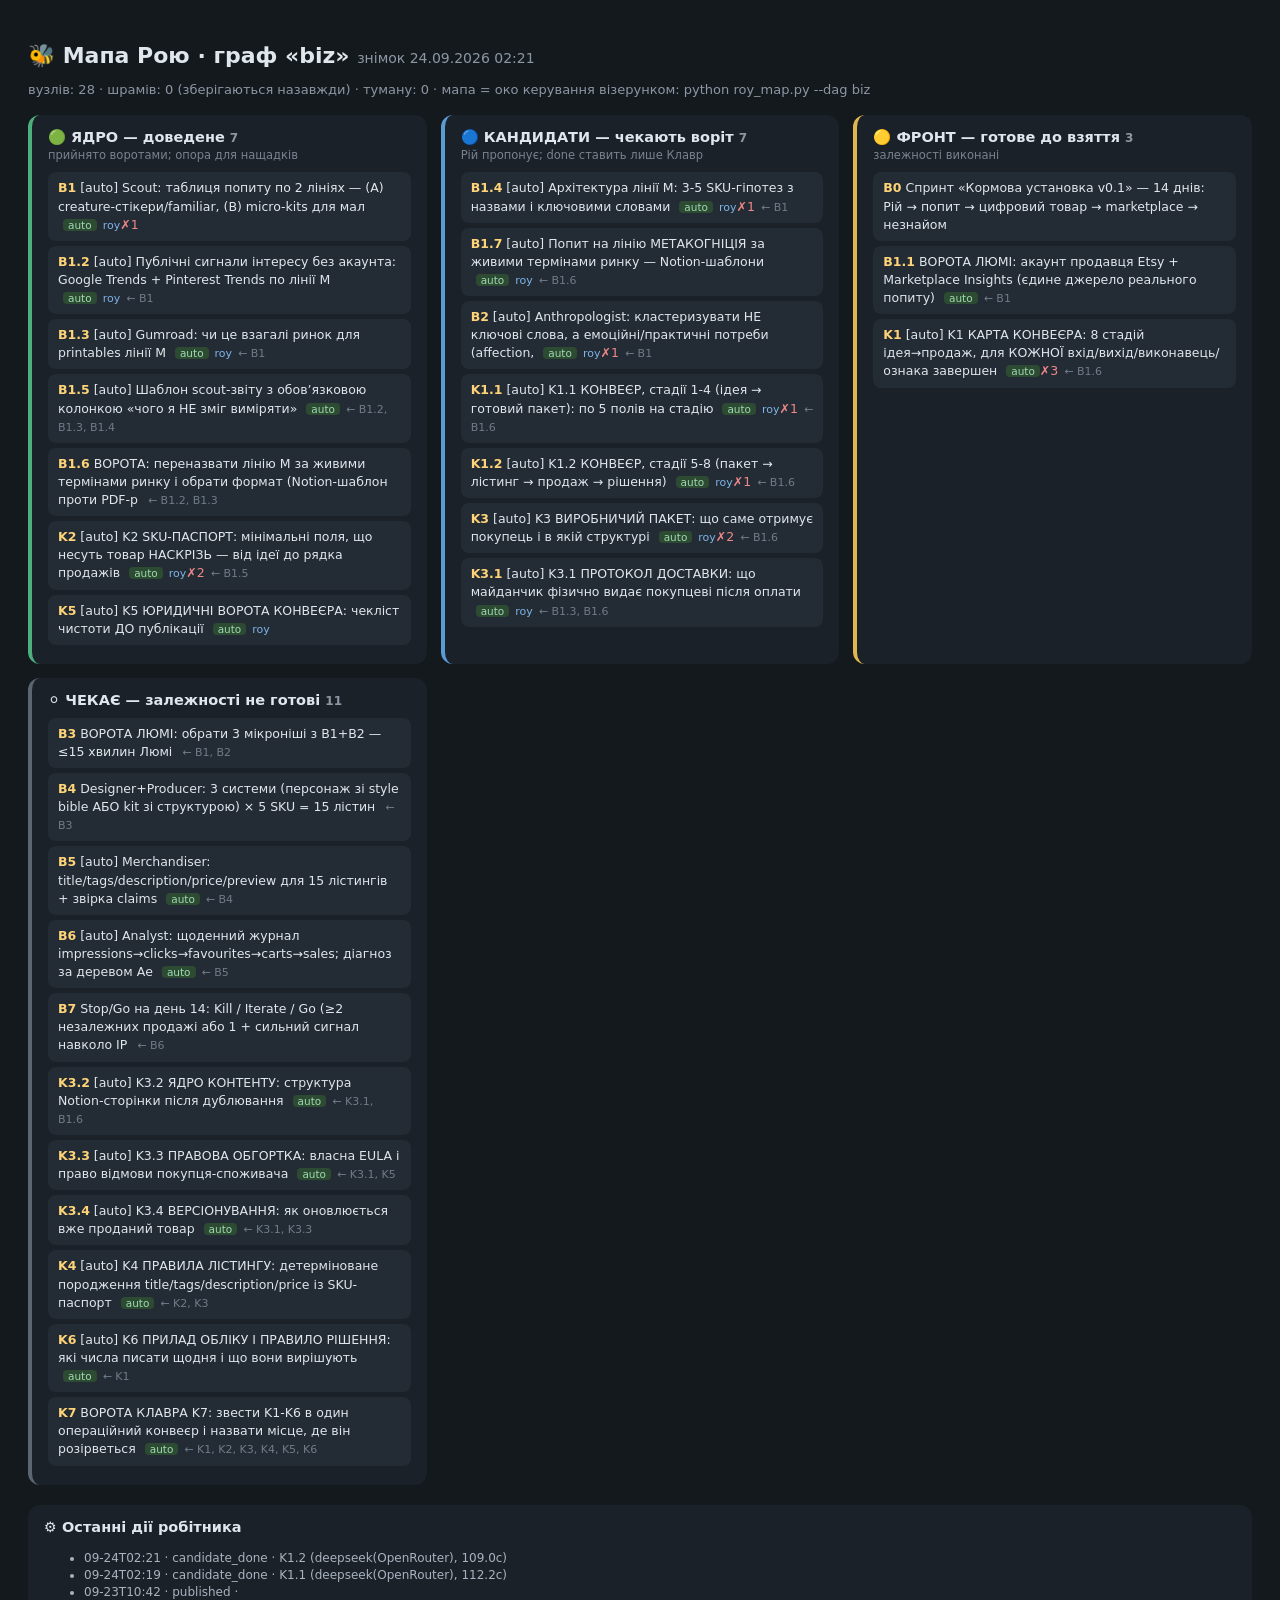
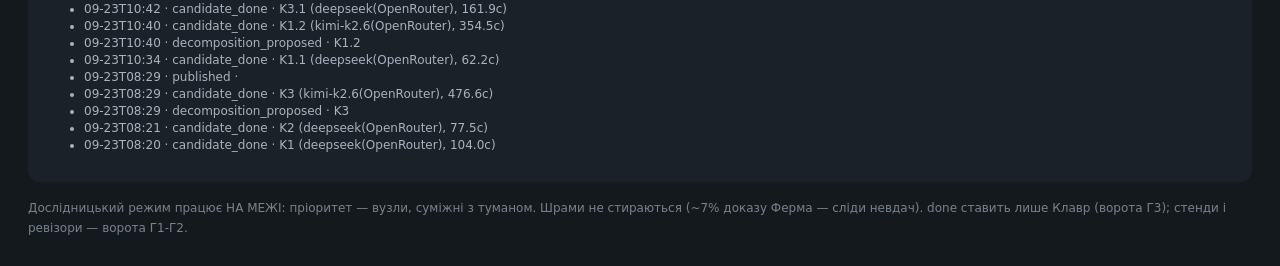
==== commit 370d0881: "рій: кандидати у biz (автозвіт робітника) Co-Authored-By: Claude Fable 5 <noreply@anthropic.com>" ====
--- a/03-ПРОТОКОЛИ/roy_map_biz.html
+++ b/03-ПРОТОКОЛИ/roy_map_biz.html
@@ -19,12 +19,12 @@
  .strip h2{font-size:14.5px;margin:0 0 8px} .strip li{font-size:12px;color:#a8b3bf;margin:3px 0}
  .legend{color:#78838f;font-size:12px;margin-top:16px;line-height:1.7}
 </style></head><body>
-<h1>🐝 Мапа Рою · граф «biz» <small>знімок 23.09.2026 10:42</small></h1>
+<h1>🐝 Мапа Рою · граф «biz» <small>знімок 24.09.2026 02:21</small></h1>
 <div class="meta">вузлів: 28 · шрамів: 0 (зберігаються назавжди) · туману: 0
  · мапа = око керування візерунком: python roy_map.py --dag biz</div>
-<div class="grid"><section class="core"><h2>🟢 ЯДРО — доведене <small>7</small></h2><p class="hint">прийнято воротами; опора для нащадків</p><div class="node" title="Вихід: таблиця Intent | Searches | Listings | Ratio | Price band | Emotional trigger | Джерело+дата. ЖОДНИХ вигаданих чисел: немає метрики → unknown. Джерела без Etsy-акаунта: публічний пошук Etsy/Gumroad (кількість лістингів, ціни, топ-теги), Google Trends, Reddit/форуми (pain points). Marketplace "><b>B1</b> [auto] Scout: таблиця попиту по 2 лініях — (A) creature-стікери/familiar, (B) micro-kits для мал <span class="who">roy</span><span class="fails">✗1</span></div><div class="node" title="Відносна динаміка (0-100) по пулу: self reflection journal, decision journal, metacognition workbook, growth mindset worksheets, adhd planner, weekly review. Гео US/CA/UK, 12 місяців. ЧЕСНО: це інтерес, а НЕ обсяг пошуку — колонку Searches лишати unknown. Вихід: таблиця + крива + 3 рядки «чого цим в"><b>B1.2</b> [auto] Публічні сигнали інтересу без акаунта: Google Trends + Pinterest Trends по лінії M <span class="who">roy</span><span class="deps">← B1</span></div><div class="node" title="Живий пошук по workbooks/journals (НЕ фентезі-кухня). Порахувати РЕЛЕВАНТНІ лістинги на першій сторінці, не лічильник. Якщо 0 — висновок «Gumroad цим не торгує», а не «попиту немає» (пастка, на якій учора впав субагент)."><b>B1.3</b> [auto] Gumroad: чи це взагалі ринок для printables лінії M <span class="who">roy</span><span class="deps">← B1</span></div><div class="node" title="Порожня структура: Intent | Searches | Listings | Ratio | Price band | Emotional trigger | Джерело+дата | НЕ ВИМІРЯНО. Без останньої колонки звіт не приймається."><b>B1.5</b> [auto] Шаблон scout-звіту з обовʼязковою колонкою «чого я НЕ зміг виміряти» <span class="deps">← B1.2, B1.3, B1.4</span></div><div class="node" title="НЕ [auto:off] — це рішення про те, ЩО ми робимо, тому воротар я (з Люмі). Підстава — вимір Д188: (1) &#x27;metacognition workbook printable&#x27; = 0 лістингів на Gumroad, тобто слово, яким названа лінія, на майданчику мертве; (2) формат із грошима — Notion-шаблон (лідери 79, 199.99, 199 USD; тег notion templ"><b>B1.6</b> ВОРОТА: переназвати лінію M за живими термінами ринку і обрати формат (Notion-шаблон проти PDF-p <span class="deps">← B1.2, B1.3</span></div><div class="node" title="Один товар = один рядок JSONL. Задача: назвати МІНІМАЛЬНИЙ набір полів, без якого наступна стадія конвеєра не може працювати, і для кожного поля сказати, ХТО і КОЛИ його заповнює, і що робити, коли воно ще невідоме. Обовʼязково спадкуй колонку «чого я НЕ зміг виміряти» з прийнятого шаблону B1.5 — по"><b>K2</b> [auto] K2 SKU-ПАСПОРТ: мінімальні поля, що несуть товар НАСКРІЗЬ — від ідеї до рядка продажів <span class="who">roy</span><span class="fails">✗2</span><span class="deps">← B1.5</span></div><div class="node" title="Незалежний від вибору ніші вузол: правила, які діють для БУДЬ-ЯКОГО нашого цифрового товару. Чотири зони: (1) права на активи — шрифти, зображення, іконки, вихід генеративних моделей: що саме дозволяє комерційне використання і чим це доводиться; (2) твердження у лістингу — межа між описом і обіцянко"><b>K5</b> [auto] K5 ЮРИДИЧНІ ВОРОТА КОНВЕЄРА: чекліст чистоти ДО публікації <span class="who">roy</span></div></section><section class="cand"><h2>🔵 КАНДИДАТИ — чекають воріт <small>8</small></h2><p class="hint">Рій пропонує; done ставить лише Клавр</p><div class="node" title="Конкретні продукти, не категорії. Бренд — сова. Для кожного: яку маленьку проблему вирішує, формат (PDF US-letter+A4 / Goodnotes / Notion), пул ключових слів для B1.2, оцінка хвилин Люмі на валідацію змісту. Жодних обіцянок про здоровʼя чи терапію — юридичний ризик."><b>B1.4</b> [auto] Архітектура лінії M: 3-5 SKU-гіпотез з назвами і ключовими словами <span class="who">roy</span><span class="fails">✗1</span><span class="deps">← B1</span></div><div class="node" title="НІЧНА ЗАДАЧА РОЮ на 17.09. Лінію перейменовано (B1.6): не «інструменти для РДУГ», а МЕТАКОГНІЦІЯ — зовнішня структура, що ТРИМАЄ УВАГУ ЗАМІСТЬ ЛЮДИНИ; формат Notion-шаблон, не PDF. ЩО ЗРОБИТИ: зібрати сигнали попиту за живими термінами ринку (не за нашими словами) — notion template adhd / focus dash"><b>B1.7</b> [auto] Попит на лінію МЕТАКОГНІЦІЯ за живими термінами ринку — Notion-шаблони <span class="auto">auto</span><span class="who">roy</span><span class="deps">← B1.6</span></div><div class="node" title="Вхід: таблиця B1. Вихід: 6–8 кластерів потреб з прикладами запитів і 1 реченням «яку маленьку проблему вирішує продукт». Kill-test Аетрема: «космічна теорія на одному покупцеві» — жодних висновків без ≥3 незалежних сигналів."><b>B2</b> [auto] Anthropologist: кластеризувати НЕ ключові слова, а емоційні/практичні потреби (affection, <span class="who">roy</span><span class="fails">✗1</span><span class="deps">← B1</span></div><div class="node" title="Конвеєр — БАГАТОРАЗОВИЙ процес, не спринт B0-B7 (той одноразовий і стоїть на воротах Люмі). Формат товару вже обрано у B1.6 — бери його як даність, не переобирай. Каталог ідей НЕ вигадувати: він уже є — C:/ЕХО/09-БІЗНЕС-РІЙ/КАНДИДАТИ-НІШ-чернетка.md (з шапкою «ворота Клавра»: рейтингувати за парою м"><b>K1</b> [auto] K1 КАРТА КОНВЕЄРА: 8 стадій ідея→продаж, для КОЖНОЇ вхід/вихід/виконавець/ознака завершен <span class="who">roy</span><span class="fails">✗2</span><span class="deps">← B1.6</span></div><div class="node" title="[auto] ⚠ АТОМАРНО: рівно ЧОТИРИ стадії, від ідеї до готового виробничого пакета. Не пиши «решта аналогічно» — стадій 5-8 тут НЕМАЄ, вони у вузлі K1.2. Конвеєр БАГАТОРАЗОВИЙ (не спринт B0-B7). Формат товару вже обрано у доведеному B1.6 — Notion-шаблон, бери як даність. Каталог ідей НЕ вигадувати: C:/"><b>K1.1</b> [auto] K1.1 КОНВЕЄР, стадії 1-4 (ідея → готовий пакет): по 5 полів на стадію <span class="auto">auto</span><span class="who">roy</span><span class="deps">← B1.6</span></div><div class="node" title="[auto] ⚠ АТОМАРНО: рівно ЧОТИРИ стадії, від готового виробничого пакета до рішення Kill/Iterate/Go. Стадії 1-4 — вузол K1.1, сюди їх НЕ переписуй. Ті самі пʼять полів на стадію: ВХІД, ВИХІД-артефакт, ВИКОНАВЕЦЬ, ПЕРЕВІРНА ОЗНАКА ЗАВЕРШЕННЯ, ЩО СТАЄ ВХОДОМ НАСТУПНОЇ СТАДІЇ при недосягненні ознаки.
-Да"><b>K1.2</b> [auto] K1.2 КОНВЕЄР, стадії 5-8 (пакет → лістинг → продаж → рішення) <span class="auto">auto</span><span class="who">roy</span><span class="deps">← B1.6</span></div><div class="node" title="Формат уже обрано у B1.6 — працюй у ньому. Опиши вміст пакета покупця: структура, інструкція на старт, ліцензія використання (що можна і що не можна), версія і як виглядає оновлення вже проданого товару, що робити з поверненням цифрового товару. Окремо: які файли готує LLM, а які може зробити лише л"><b>K3</b> [auto] K3 ВИРОБНИЧИЙ ПАКЕТ: що саме отримує покупець і в якій структурі <span class="who">roy</span><span class="fails">✗2</span><span class="deps">← B1.6</span></div><div class="node" title="[auto] ⚠ ЦЕ ВУЗОЛ ВИМІРУ, А НЕ ОПИСУ. Питання: що САМЕ отримує покупець у мить після оплати — файл, текстове поле з посиланням, лист, вбудовану сторінку — і як посилання на Notion стає дублікатом у його власному акаунті (Share to web / Template / Duplicate). Формат товару зафіксовано у B1.6: Notion-"><b>K3.1</b> [auto] K3.1 ПРОТОКОЛ ДОСТАВКИ: що майданчик фізично видає покупцеві після оплати <span class="auto">auto</span><span class="who">roy</span><span class="deps">← B1.3, B1.6</span></div></section><section class="front"><h2>🟡 ФРОНТ — готове до взяття <small>2</small></h2><p class="hint">залежності виконані</p><div class="node" title="Рамка: ТЗ Аетрема (MX_Business_Lab/Бізнес_Рой/ТЗ для Рою.txt) + його сильніша ставка — micro-intelligence/kits з експертизою Люмі. Мета 14 днів — НЕ $500, а замкнути контур хоча б раз без особистих продажів Люмі. Метрика: хвилини Люмі на артефакт + $ на compute. Бюджет Рою $50–100/30 днів (OpenRoute"><b>B0</b> Спринт «Кормова установка v0.1» — 14 днів: Рій → попит → цифровий товар → marketplace → незнайом </div><div class="node" title="НЕ [auto] — потребує особи Люмі: email/телефон, Payoneer уже є. Розблоковує абсолютні числа пошуку й конкуренції; без нього колонки Searches/Listings лишаються unknown назавжди. ~15-20 хвилин її часу."><b>B1.1</b> ВОРОТА ЛЮМІ: акаунт продавця Etsy + Marketplace Insights (єдине джерело реального попиту) <span class="auto">auto</span><span class="deps">← B1</span></div></section><section class="wait"><h2>⚪ ЧЕКАЄ — залежності не готові <small>11</small></h2><p class="hint"></p><div class="node" title="Клавр готує 1 сторінку: 5–6 кандидатів з таблицею, ризики IP/claims, оцінка хвилин Люмі на продукт. Люмі ставить 3 галочки. Єдина точка людини до виробництва."><b>B3</b> ВОРОТА ЛЮМІ: обрати 3 мікроніші з B1+B2 — ≤15 хвилин Люмі <span class="deps">← B1, B2</span></div><div class="node" title="Дні 4–7. Персонажі: Blender 5.2 → рендер/fal.ai (той самий конвеєр, що Мурха). Kits: структура + шаблони + чек-листи + промпти; юридичний зміст валідує Люмі (диференціатор ЕХО). Не 15 різних персонажів — 3. Робить Клавр руками + Рій на текстах."><b>B4</b> Designer+Producer: 3 системи (персонаж зі style bible АБО kit зі структурою) × 5 SKU = 15 лістин <span class="deps">← B3</span></div><div class="node" title="Etsy дивиться комплексно: title, tags, attributes, description, перше фото. Без оманливих claims; AI-походження задекларувати за правилами Etsy. Вихід: 15 карток одним файлом для воріт Люмі (IP/естетика/claims/publish)."><b>B5</b> [auto] Merchandiser: title/tags/description/price/preview для 15 лістингів + звірка claims <span class="deps">← B4</span></div><div class="node" title="Дні 8–14, без реклами. 0 impressions → discovery/listing; impressions,0 clicks → концепт/перше фото; clicks,0 fav → desirability; fav,0 sales → ціна/довіра; sale → НЕ масштабувати, перевірити повтор. Памʼять експерименту: hypothesis→demand evidence→asset→listing→exposure→behaviour→purchase→inference"><b>B6</b> [auto] Analyst: щоденний журнал impressions→clicks→favourites→carts→sales; діагноз за деревом Ае <span class="deps">← B5</span></div><div class="node" title="Рішення Люмі + Клавр. Провал теж лишає структуровану памʼять — це і є перший продукт ЕХО: конвеєр із памʼяттю бажання, а не самі няшки."><b>B7</b> Stop/Go на день 14: Kill / Iterate / Go (≥2 незалежних продажі або 1 + сильний сигнал навколо IP <span class="deps">← B6</span></div><div class="node" title="[auto] Семантична структура того, що покупець бачить у себе після дублювання: стартова інструкція, робочі зони, навігація, бази даних. Окремо і явно: які файли й тексти породжує LLM, а що може зробити лише людина або графічний інструмент. Форму носія бере з K3.1 — доки K3.1 не закритий, не припускай"><b>K3.2</b> [auto] K3.2 ЯДРО КОНТЕНТУ: структура Notion-сторінки після дублювання <span class="auto">auto</span><span class="deps">← K3.1, B1.6</span></div><div class="node" title="[auto] Власна EULA (НЕ Creative Commons — CC-BY-NC самосуперечить забороні реселу, це вже завалило спробу): особисте невиключне право використання, заборона перепродажу і перерозповсюдження, що відбувається при поверненні цифрового товару. Про waiver of withdrawal (Dir. 2011/83/EU ст. 16(m)) писати "><b>K3.3</b> [auto] K3.3 ПРАВОВА ОБГОРТКА: власна EULA і право відмови покупця-споживача <span class="auto">auto</span><span class="deps">← K3.1, K5</span></div><div class="node" title="[auto] Чи жива сторінка-джерело є єдиним джерелом істини; як покупець отримує мажорну версію; де межа підтримки, за якою продавець не тоне в нескінченних оновленнях. Відповідь ПОХІДНА від K3.1: статична доставка (PDF з посиланням) означає, що зміна джерела до минулих покупців не доходить — і тоді оп"><b>K3.4</b> [auto] K3.4 ВЕРСІОНУВАННЯ: як оновлюється вже проданий товар <span class="auto">auto</span><span class="deps">← K3.1, K3.3</span></div><div class="node" title="Не «як писати гарно», а ПРАВИЛО: з полів SKU-паспорта (K2) і вмісту пакета (K3) породити лістинг так, щоб двоє виконавців з одного паспорта отримали той самий результат. Що зафіксувати: джерело кожного слова в title і tags (яке поле паспорта), правило ціни (а не число), що в описі НЕ можна писати (з"><b>K4</b> [auto] K4 ПРАВИЛА ЛІСТИНГУ: детерміноване породження title/tags/description/price із SKU-паспорт <span class="deps">← K2, K3</span></div><div class="node" title="Дві частини. (1) Прилад: які числа знімати щодня, ЗВІДКИ вони беруться без API і без платних інструментів, і що робити з днями, коли число недоступне (пропуск і нуль — різні речі). (2) Правило: пороги Kill / Iterate / Go, виражені через ці числа. Головна вимога — потужність: скажи ПРЯМО, за скільки "><b>K6</b> [auto] K6 ПРИЛАД ОБЛІКУ І ПРАВИЛО РІШЕННЯ: які числа писати щодня і що вони вирішують <span class="deps">← K1</span></div><div class="node" title="БЕЗ тегу [auto] навмисно: звести шість кандидатів у чинний процес — судження субʼєкта, не робота Рою. Вхід: прийняті (done) K1-K6. Вихід: один документ конвеєра + явно названа найслабша ланка. Вузол існує, щоб борг воріт був ВИДИМИЙ у графі, а не жив у моїй голові."><b>K7</b> ВОРОТА КЛАВРА K7: звести K1-K6 в один операційний конвеєр і назвати місце, де він розірветься <span class="auto">auto</span><span class="deps">← K1, K2, K3, K4, K5, K6</span></div></section></div>
-<div class="strip"><h2>⚙ Останні дії робітника</h2><ul><li>09-23T10:42 · candidate_done · K3.1 (deepseek(OpenRouter), 161.9с)</li><li>09-23T10:40 · candidate_done · K1.2 (kimi-k2.6(OpenRouter), 354.5с)</li><li>09-23T10:40 · decomposition_proposed · K1.2 </li><li>09-23T10:34 · candidate_done · K1.1 (deepseek(OpenRouter), 62.2с)</li><li>09-23T08:29 · published ·  </li><li>09-23T08:29 · candidate_done · K3 (kimi-k2.6(OpenRouter), 476.6с)</li><li>09-23T08:29 · decomposition_proposed · K3 </li><li>09-23T08:21 · candidate_done · K2 (deepseek(OpenRouter), 77.5с)</li><li>09-23T08:20 · candidate_done · K1 (deepseek(OpenRouter), 104.0с)</li><li>09-23T06:16 · published ·  </li><li>09-23T06:16 · candidate_done · K3 (deepseek(OpenRouter), 167.4с)</li><li>09-23T06:13 · candidate_done · K2 (deepseek(OpenRouter), 109.9с)</li></ul></div>
+<div class="grid"><section class="core"><h2>🟢 ЯДРО — доведене <small>7</small></h2><p class="hint">прийнято воротами; опора для нащадків</p><div class="node" title="Вихід: таблиця Intent | Searches | Listings | Ratio | Price band | Emotional trigger | Джерело+дата. ЖОДНИХ вигаданих чисел: немає метрики → unknown. Джерела без Etsy-акаунта: публічний пошук Etsy/Gumroad (кількість лістингів, ціни, топ-теги), Google Trends, Reddit/форуми (pain points). Marketplace "><b>B1</b> [auto] Scout: таблиця попиту по 2 лініях — (A) creature-стікери/familiar, (B) micro-kits для мал <span class="auto">auto</span><span class="who">roy</span><span class="fails">✗1</span></div><div class="node" title="Відносна динаміка (0-100) по пулу: self reflection journal, decision journal, metacognition workbook, growth mindset worksheets, adhd planner, weekly review. Гео US/CA/UK, 12 місяців. ЧЕСНО: це інтерес, а НЕ обсяг пошуку — колонку Searches лишати unknown. Вихід: таблиця + крива + 3 рядки «чого цим в"><b>B1.2</b> [auto] Публічні сигнали інтересу без акаунта: Google Trends + Pinterest Trends по лінії M <span class="auto">auto</span><span class="who">roy</span><span class="deps">← B1</span></div><div class="node" title="Живий пошук по workbooks/journals (НЕ фентезі-кухня). Порахувати РЕЛЕВАНТНІ лістинги на першій сторінці, не лічильник. Якщо 0 — висновок «Gumroad цим не торгує», а не «попиту немає» (пастка, на якій учора впав субагент)."><b>B1.3</b> [auto] Gumroad: чи це взагалі ринок для printables лінії M <span class="auto">auto</span><span class="who">roy</span><span class="deps">← B1</span></div><div class="node" title="Порожня структура: Intent | Searches | Listings | Ratio | Price band | Emotional trigger | Джерело+дата | НЕ ВИМІРЯНО. Без останньої колонки звіт не приймається."><b>B1.5</b> [auto] Шаблон scout-звіту з обовʼязковою колонкою «чого я НЕ зміг виміряти» <span class="auto">auto</span><span class="deps">← B1.2, B1.3, B1.4</span></div><div class="node" title="НЕ [auto:off] — це рішення про те, ЩО ми робимо, тому воротар я (з Люмі). Підстава — вимір Д188: (1) &#x27;metacognition workbook printable&#x27; = 0 лістингів на Gumroad, тобто слово, яким названа лінія, на майданчику мертве; (2) формат із грошима — Notion-шаблон (лідери 79, 199.99, 199 USD; тег notion templ"><b>B1.6</b> ВОРОТА: переназвати лінію M за живими термінами ринку і обрати формат (Notion-шаблон проти PDF-p <span class="deps">← B1.2, B1.3</span></div><div class="node" title="Один товар = один рядок JSONL. Задача: назвати МІНІМАЛЬНИЙ набір полів, без якого наступна стадія конвеєра не може працювати, і для кожного поля сказати, ХТО і КОЛИ його заповнює, і що робити, коли воно ще невідоме. Обовʼязково спадкуй колонку «чого я НЕ зміг виміряти» з прийнятого шаблону B1.5 — по"><b>K2</b> [auto] K2 SKU-ПАСПОРТ: мінімальні поля, що несуть товар НАСКРІЗЬ — від ідеї до рядка продажів <span class="auto">auto</span><span class="who">roy</span><span class="fails">✗2</span><span class="deps">← B1.5</span></div><div class="node" title="Незалежний від вибору ніші вузол: правила, які діють для БУДЬ-ЯКОГО нашого цифрового товару. Чотири зони: (1) права на активи — шрифти, зображення, іконки, вихід генеративних моделей: що саме дозволяє комерційне використання і чим це доводиться; (2) твердження у лістингу — межа між описом і обіцянко"><b>K5</b> [auto] K5 ЮРИДИЧНІ ВОРОТА КОНВЕЄРА: чекліст чистоти ДО публікації <span class="auto">auto</span><span class="who">roy</span></div></section><section class="cand"><h2>🔵 КАНДИДАТИ — чекають воріт <small>7</small></h2><p class="hint">Рій пропонує; done ставить лише Клавр</p><div class="node" title="Конкретні продукти, не категорії. Бренд — сова. Для кожного: яку маленьку проблему вирішує, формат (PDF US-letter+A4 / Goodnotes / Notion), пул ключових слів для B1.2, оцінка хвилин Люмі на валідацію змісту. Жодних обіцянок про здоровʼя чи терапію — юридичний ризик."><b>B1.4</b> [auto] Архітектура лінії M: 3-5 SKU-гіпотез з назвами і ключовими словами <span class="auto">auto</span><span class="who">roy</span><span class="fails">✗1</span><span class="deps">← B1</span></div><div class="node" title="НІЧНА ЗАДАЧА РОЮ на 17.09. Лінію перейменовано (B1.6): не «інструменти для РДУГ», а МЕТАКОГНІЦІЯ — зовнішня структура, що ТРИМАЄ УВАГУ ЗАМІСТЬ ЛЮДИНИ; формат Notion-шаблон, не PDF. ЩО ЗРОБИТИ: зібрати сигнали попиту за живими термінами ринку (не за нашими словами) — notion template adhd / focus dash"><b>B1.7</b> [auto] Попит на лінію МЕТАКОГНІЦІЯ за живими термінами ринку — Notion-шаблони <span class="auto">auto</span><span class="who">roy</span><span class="deps">← B1.6</span></div><div class="node" title="Вхід: таблиця B1. Вихід: 6–8 кластерів потреб з прикладами запитів і 1 реченням «яку маленьку проблему вирішує продукт». Kill-test Аетрема: «космічна теорія на одному покупцеві» — жодних висновків без ≥3 незалежних сигналів."><b>B2</b> [auto] Anthropologist: кластеризувати НЕ ключові слова, а емоційні/практичні потреби (affection, <span class="auto">auto</span><span class="who">roy</span><span class="fails">✗1</span><span class="deps">← B1</span></div><div class="node" title="[auto] ⚠ АТОМАРНО: рівно ЧОТИРИ стадії, від ідеї до готового виробничого пакета. Не пиши «решта аналогічно» — стадій 5-8 тут НЕМАЄ, вони у вузлі K1.2. Конвеєр БАГАТОРАЗОВИЙ (не спринт B0-B7). Формат товару вже обрано у доведеному B1.6 — Notion-шаблон, бери як даність. Каталог ідей НЕ вигадувати: C:/"><b>K1.1</b> [auto] K1.1 КОНВЕЄР, стадії 1-4 (ідея → готовий пакет): по 5 полів на стадію <span class="auto">auto</span><span class="who">roy</span><span class="fails">✗1</span><span class="deps">← B1.6</span></div><div class="node" title="[auto] ⚠ АТОМАРНО: рівно ЧОТИРИ стадії, від готового виробничого пакета до рішення Kill/Iterate/Go. Стадії 1-4 — вузол K1.1, сюди їх НЕ переписуй. Ті самі пʼять полів на стадію: ВХІД, ВИХІД-артефакт, ВИКОНАВЕЦЬ, ПЕРЕВІРНА ОЗНАКА ЗАВЕРШЕННЯ, ЩО СТАЄ ВХОДОМ НАСТУПНОЇ СТАДІЇ при недосягненні ознаки.
+Да"><b>K1.2</b> [auto] K1.2 КОНВЕЄР, стадії 5-8 (пакет → лістинг → продаж → рішення) <span class="auto">auto</span><span class="who">roy</span><span class="fails">✗1</span><span class="deps">← B1.6</span></div><div class="node" title="Формат уже обрано у B1.6 — працюй у ньому. Опиши вміст пакета покупця: структура, інструкція на старт, ліцензія використання (що можна і що не можна), версія і як виглядає оновлення вже проданого товару, що робити з поверненням цифрового товару. Окремо: які файли готує LLM, а які може зробити лише л"><b>K3</b> [auto] K3 ВИРОБНИЧИЙ ПАКЕТ: що саме отримує покупець і в якій структурі <span class="auto">auto</span><span class="who">roy</span><span class="fails">✗2</span><span class="deps">← B1.6</span></div><div class="node" title="[auto] ⚠ ЦЕ ВУЗОЛ ВИМІРУ, А НЕ ОПИСУ. Питання: що САМЕ отримує покупець у мить після оплати — файл, текстове поле з посиланням, лист, вбудовану сторінку — і як посилання на Notion стає дублікатом у його власному акаунті (Share to web / Template / Duplicate). Формат товару зафіксовано у B1.6: Notion-"><b>K3.1</b> [auto] K3.1 ПРОТОКОЛ ДОСТАВКИ: що майданчик фізично видає покупцеві після оплати <span class="auto">auto</span><span class="who">roy</span><span class="deps">← B1.3, B1.6</span></div></section><section class="front"><h2>🟡 ФРОНТ — готове до взяття <small>3</small></h2><p class="hint">залежності виконані</p><div class="node" title="Рамка: ТЗ Аетрема (MX_Business_Lab/Бізнес_Рой/ТЗ для Рою.txt) + його сильніша ставка — micro-intelligence/kits з експертизою Люмі. Мета 14 днів — НЕ $500, а замкнути контур хоча б раз без особистих продажів Люмі. Метрика: хвилини Люмі на артефакт + $ на compute. Бюджет Рою $50–100/30 днів (OpenRoute"><b>B0</b> Спринт «Кормова установка v0.1» — 14 днів: Рій → попит → цифровий товар → marketplace → незнайом </div><div class="node" title="НЕ [auto] — потребує особи Люмі: email/телефон, Payoneer уже є. Розблоковує абсолютні числа пошуку й конкуренції; без нього колонки Searches/Listings лишаються unknown назавжди. ~15-20 хвилин її часу."><b>B1.1</b> ВОРОТА ЛЮМІ: акаунт продавця Etsy + Marketplace Insights (єдине джерело реального попиту) <span class="auto">auto</span><span class="deps">← B1</span></div><div class="node" title="Конвеєр — БАГАТОРАЗОВИЙ процес, не спринт B0-B7 (той одноразовий і стоїть на воротах Люмі). Формат товару вже обрано у B1.6 — бери його як даність, не переобирай. Каталог ідей НЕ вигадувати: він уже є — C:/ЕХО/09-БІЗНЕС-РІЙ/КАНДИДАТИ-НІШ-чернетка.md (з шапкою «ворота Клавра»: рейтингувати за парою м"><b>K1</b> [auto] K1 КАРТА КОНВЕЄРА: 8 стадій ідея→продаж, для КОЖНОЇ вхід/вихід/виконавець/ознака завершен <span class="auto">auto</span><span class="fails">✗3</span><span class="deps">← B1.6</span></div></section><section class="wait"><h2>⚪ ЧЕКАЄ — залежності не готові <small>11</small></h2><p class="hint"></p><div class="node" title="Клавр готує 1 сторінку: 5–6 кандидатів з таблицею, ризики IP/claims, оцінка хвилин Люмі на продукт. Люмі ставить 3 галочки. Єдина точка людини до виробництва."><b>B3</b> ВОРОТА ЛЮМІ: обрати 3 мікроніші з B1+B2 — ≤15 хвилин Люмі <span class="deps">← B1, B2</span></div><div class="node" title="Дні 4–7. Персонажі: Blender 5.2 → рендер/fal.ai (той самий конвеєр, що Мурха). Kits: структура + шаблони + чек-листи + промпти; юридичний зміст валідує Люмі (диференціатор ЕХО). Не 15 різних персонажів — 3. Робить Клавр руками + Рій на текстах."><b>B4</b> Designer+Producer: 3 системи (персонаж зі style bible АБО kit зі структурою) × 5 SKU = 15 лістин <span class="deps">← B3</span></div><div class="node" title="Etsy дивиться комплексно: title, tags, attributes, description, перше фото. Без оманливих claims; AI-походження задекларувати за правилами Etsy. Вихід: 15 карток одним файлом для воріт Люмі (IP/естетика/claims/publish)."><b>B5</b> [auto] Merchandiser: title/tags/description/price/preview для 15 лістингів + звірка claims <span class="auto">auto</span><span class="deps">← B4</span></div><div class="node" title="Дні 8–14, без реклами. 0 impressions → discovery/listing; impressions,0 clicks → концепт/перше фото; clicks,0 fav → desirability; fav,0 sales → ціна/довіра; sale → НЕ масштабувати, перевірити повтор. Памʼять експерименту: hypothesis→demand evidence→asset→listing→exposure→behaviour→purchase→inference"><b>B6</b> [auto] Analyst: щоденний журнал impressions→clicks→favourites→carts→sales; діагноз за деревом Ае <span class="auto">auto</span><span class="deps">← B5</span></div><div class="node" title="Рішення Люмі + Клавр. Провал теж лишає структуровану памʼять — це і є перший продукт ЕХО: конвеєр із памʼяттю бажання, а не самі няшки."><b>B7</b> Stop/Go на день 14: Kill / Iterate / Go (≥2 незалежних продажі або 1 + сильний сигнал навколо IP <span class="deps">← B6</span></div><div class="node" title="[auto] Семантична структура того, що покупець бачить у себе після дублювання: стартова інструкція, робочі зони, навігація, бази даних. Окремо і явно: які файли й тексти породжує LLM, а що може зробити лише людина або графічний інструмент. Форму носія бере з K3.1 — доки K3.1 не закритий, не припускай"><b>K3.2</b> [auto] K3.2 ЯДРО КОНТЕНТУ: структура Notion-сторінки після дублювання <span class="auto">auto</span><span class="deps">← K3.1, B1.6</span></div><div class="node" title="[auto] Власна EULA (НЕ Creative Commons — CC-BY-NC самосуперечить забороні реселу, це вже завалило спробу): особисте невиключне право використання, заборона перепродажу і перерозповсюдження, що відбувається при поверненні цифрового товару. Про waiver of withdrawal (Dir. 2011/83/EU ст. 16(m)) писати "><b>K3.3</b> [auto] K3.3 ПРАВОВА ОБГОРТКА: власна EULA і право відмови покупця-споживача <span class="auto">auto</span><span class="deps">← K3.1, K5</span></div><div class="node" title="[auto] Чи жива сторінка-джерело є єдиним джерелом істини; як покупець отримує мажорну версію; де межа підтримки, за якою продавець не тоне в нескінченних оновленнях. Відповідь ПОХІДНА від K3.1: статична доставка (PDF з посиланням) означає, що зміна джерела до минулих покупців не доходить — і тоді оп"><b>K3.4</b> [auto] K3.4 ВЕРСІОНУВАННЯ: як оновлюється вже проданий товар <span class="auto">auto</span><span class="deps">← K3.1, K3.3</span></div><div class="node" title="Не «як писати гарно», а ПРАВИЛО: з полів SKU-паспорта (K2) і вмісту пакета (K3) породити лістинг так, щоб двоє виконавців з одного паспорта отримали той самий результат. Що зафіксувати: джерело кожного слова в title і tags (яке поле паспорта), правило ціни (а не число), що в описі НЕ можна писати (з"><b>K4</b> [auto] K4 ПРАВИЛА ЛІСТИНГУ: детерміноване породження title/tags/description/price із SKU-паспорт <span class="auto">auto</span><span class="deps">← K2, K3</span></div><div class="node" title="Дві частини. (1) Прилад: які числа знімати щодня, ЗВІДКИ вони беруться без API і без платних інструментів, і що робити з днями, коли число недоступне (пропуск і нуль — різні речі). (2) Правило: пороги Kill / Iterate / Go, виражені через ці числа. Головна вимога — потужність: скажи ПРЯМО, за скільки "><b>K6</b> [auto] K6 ПРИЛАД ОБЛІКУ І ПРАВИЛО РІШЕННЯ: які числа писати щодня і що вони вирішують <span class="auto">auto</span><span class="deps">← K1</span></div><div class="node" title="БЕЗ тегу [auto] навмисно: звести шість кандидатів у чинний процес — судження субʼєкта, не робота Рою. Вхід: прийняті (done) K1-K6. Вихід: один документ конвеєра + явно названа найслабша ланка. Вузол існує, щоб борг воріт був ВИДИМИЙ у графі, а не жив у моїй голові."><b>K7</b> ВОРОТА КЛАВРА K7: звести K1-K6 в один операційний конвеєр і назвати місце, де він розірветься <span class="auto">auto</span><span class="deps">← K1, K2, K3, K4, K5, K6</span></div></section></div>
+<div class="strip"><h2>⚙ Останні дії робітника</h2><ul><li>09-24T02:21 · candidate_done · K1.2 (deepseek(OpenRouter), 109.0с)</li><li>09-24T02:19 · candidate_done · K1.1 (deepseek(OpenRouter), 112.2с)</li><li>09-23T10:42 · published ·  </li><li>09-23T10:42 · candidate_done · K3.1 (deepseek(OpenRouter), 161.9с)</li><li>09-23T10:40 · candidate_done · K1.2 (kimi-k2.6(OpenRouter), 354.5с)</li><li>09-23T10:40 · decomposition_proposed · K1.2 </li><li>09-23T10:34 · candidate_done · K1.1 (deepseek(OpenRouter), 62.2с)</li><li>09-23T08:29 · published ·  </li><li>09-23T08:29 · candidate_done · K3 (kimi-k2.6(OpenRouter), 476.6с)</li><li>09-23T08:29 · decomposition_proposed · K3 </li><li>09-23T08:21 · candidate_done · K2 (deepseek(OpenRouter), 77.5с)</li><li>09-23T08:20 · candidate_done · K1 (deepseek(OpenRouter), 104.0с)</li></ul></div>
 <div class="legend">Дослідницький режим працює НА МЕЖІ: пріоритет — вузли, суміжні з туманом.
  Шрами не стираються (~7% доказу Ферма — сліди невдач). done ставить лише Клавр (ворота Г3);
  стенди і ревізори — ворота Г1-Г2.</div>
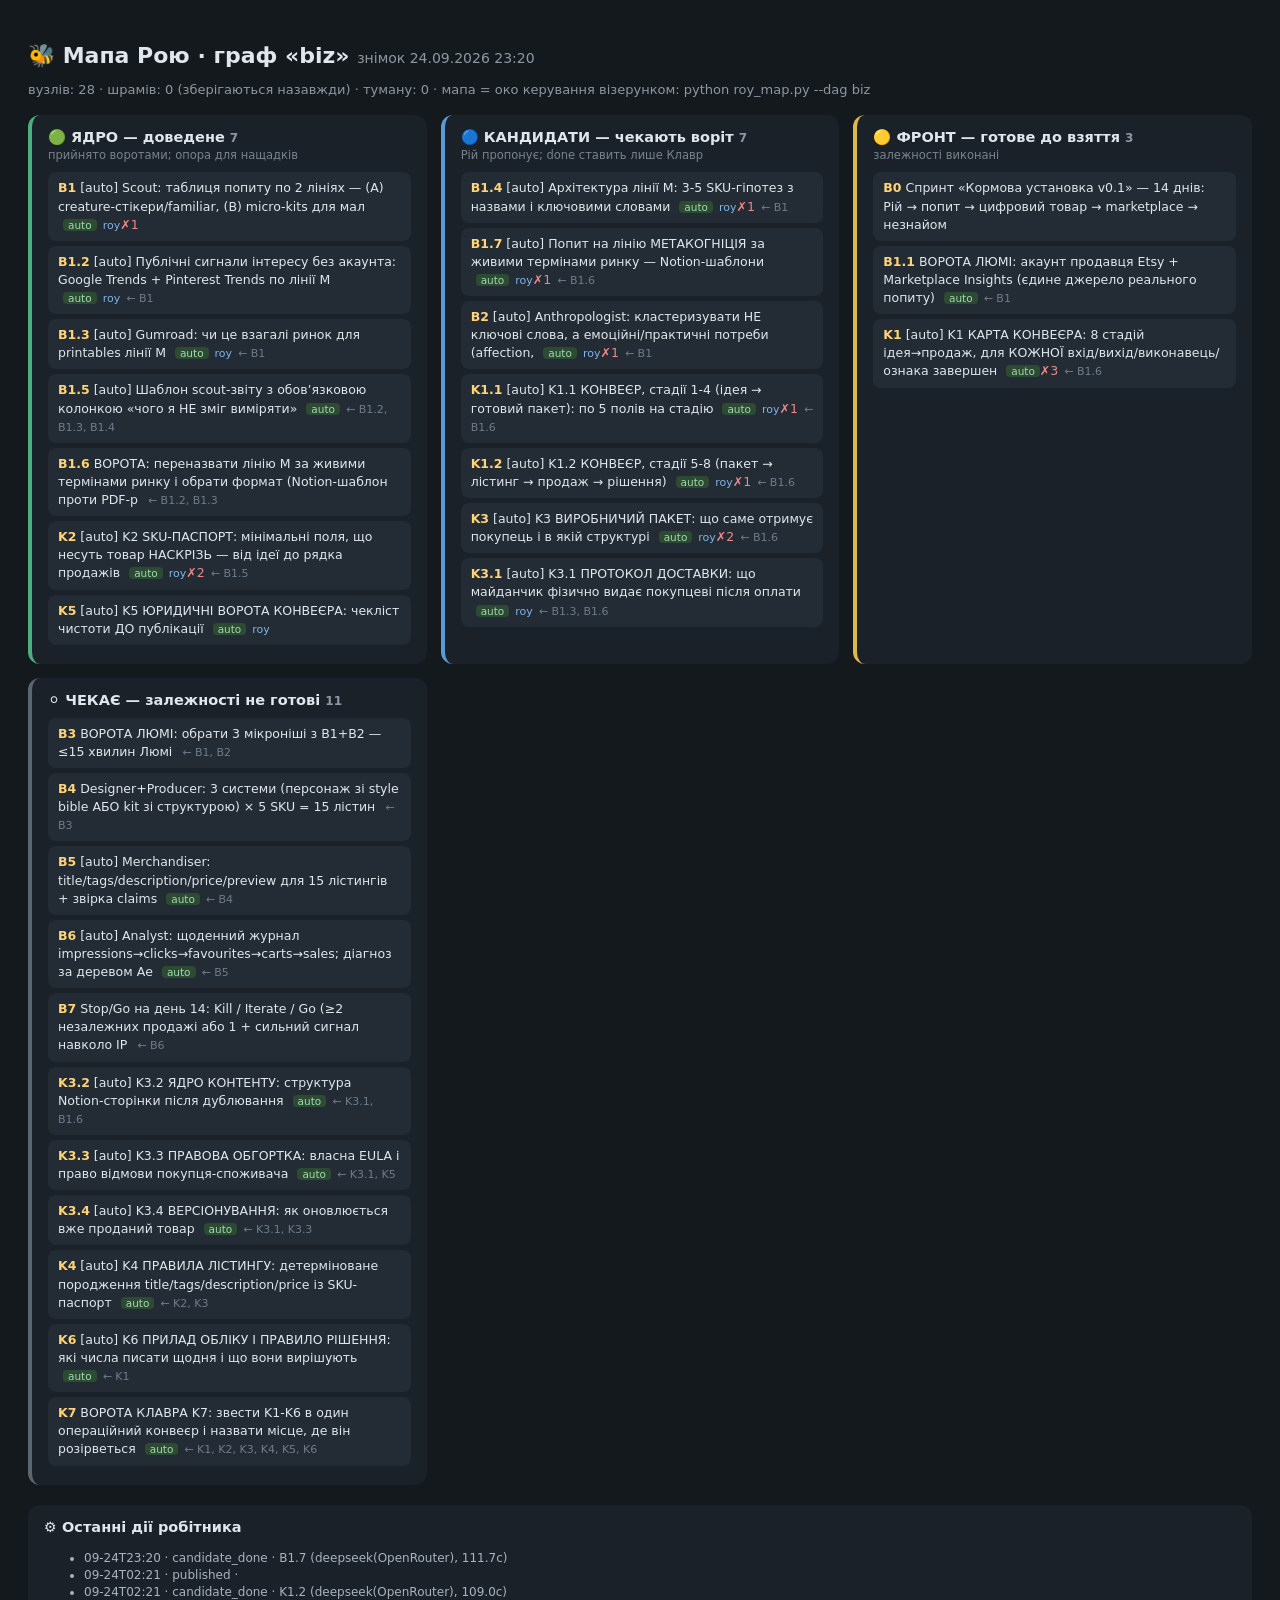
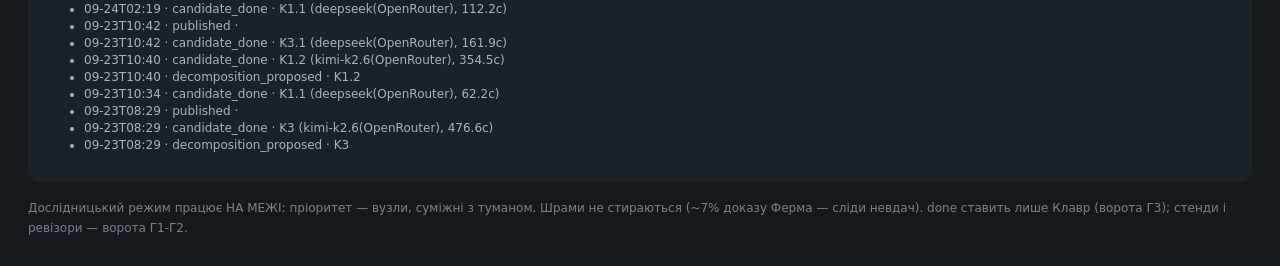
==== commit 61fa49db: "рій: кандидати у biz (автозвіт робітника) Co-Authored-By: Claude Fable 5 <noreply@anthropic.com>" ====
--- a/03-ПРОТОКОЛИ/roy_map_biz.html
+++ b/03-ПРОТОКОЛИ/roy_map_biz.html
@@ -19,12 +19,12 @@
  .strip h2{font-size:14.5px;margin:0 0 8px} .strip li{font-size:12px;color:#a8b3bf;margin:3px 0}
  .legend{color:#78838f;font-size:12px;margin-top:16px;line-height:1.7}
 </style></head><body>
-<h1>🐝 Мапа Рою · граф «biz» <small>знімок 24.09.2026 02:21</small></h1>
+<h1>🐝 Мапа Рою · граф «biz» <small>знімок 24.09.2026 23:20</small></h1>
 <div class="meta">вузлів: 28 · шрамів: 0 (зберігаються назавжди) · туману: 0
  · мапа = око керування візерунком: python roy_map.py --dag biz</div>
-<div class="grid"><section class="core"><h2>🟢 ЯДРО — доведене <small>7</small></h2><p class="hint">прийнято воротами; опора для нащадків</p><div class="node" title="Вихід: таблиця Intent | Searches | Listings | Ratio | Price band | Emotional trigger | Джерело+дата. ЖОДНИХ вигаданих чисел: немає метрики → unknown. Джерела без Etsy-акаунта: публічний пошук Etsy/Gumroad (кількість лістингів, ціни, топ-теги), Google Trends, Reddit/форуми (pain points). Marketplace "><b>B1</b> [auto] Scout: таблиця попиту по 2 лініях — (A) creature-стікери/familiar, (B) micro-kits для мал <span class="auto">auto</span><span class="who">roy</span><span class="fails">✗1</span></div><div class="node" title="Відносна динаміка (0-100) по пулу: self reflection journal, decision journal, metacognition workbook, growth mindset worksheets, adhd planner, weekly review. Гео US/CA/UK, 12 місяців. ЧЕСНО: це інтерес, а НЕ обсяг пошуку — колонку Searches лишати unknown. Вихід: таблиця + крива + 3 рядки «чого цим в"><b>B1.2</b> [auto] Публічні сигнали інтересу без акаунта: Google Trends + Pinterest Trends по лінії M <span class="auto">auto</span><span class="who">roy</span><span class="deps">← B1</span></div><div class="node" title="Живий пошук по workbooks/journals (НЕ фентезі-кухня). Порахувати РЕЛЕВАНТНІ лістинги на першій сторінці, не лічильник. Якщо 0 — висновок «Gumroad цим не торгує», а не «попиту немає» (пастка, на якій учора впав субагент)."><b>B1.3</b> [auto] Gumroad: чи це взагалі ринок для printables лінії M <span class="auto">auto</span><span class="who">roy</span><span class="deps">← B1</span></div><div class="node" title="Порожня структура: Intent | Searches | Listings | Ratio | Price band | Emotional trigger | Джерело+дата | НЕ ВИМІРЯНО. Без останньої колонки звіт не приймається."><b>B1.5</b> [auto] Шаблон scout-звіту з обовʼязковою колонкою «чого я НЕ зміг виміряти» <span class="auto">auto</span><span class="deps">← B1.2, B1.3, B1.4</span></div><div class="node" title="НЕ [auto:off] — це рішення про те, ЩО ми робимо, тому воротар я (з Люмі). Підстава — вимір Д188: (1) &#x27;metacognition workbook printable&#x27; = 0 лістингів на Gumroad, тобто слово, яким названа лінія, на майданчику мертве; (2) формат із грошима — Notion-шаблон (лідери 79, 199.99, 199 USD; тег notion templ"><b>B1.6</b> ВОРОТА: переназвати лінію M за живими термінами ринку і обрати формат (Notion-шаблон проти PDF-p <span class="deps">← B1.2, B1.3</span></div><div class="node" title="Один товар = один рядок JSONL. Задача: назвати МІНІМАЛЬНИЙ набір полів, без якого наступна стадія конвеєра не може працювати, і для кожного поля сказати, ХТО і КОЛИ його заповнює, і що робити, коли воно ще невідоме. Обовʼязково спадкуй колонку «чого я НЕ зміг виміряти» з прийнятого шаблону B1.5 — по"><b>K2</b> [auto] K2 SKU-ПАСПОРТ: мінімальні поля, що несуть товар НАСКРІЗЬ — від ідеї до рядка продажів <span class="auto">auto</span><span class="who">roy</span><span class="fails">✗2</span><span class="deps">← B1.5</span></div><div class="node" title="Незалежний від вибору ніші вузол: правила, які діють для БУДЬ-ЯКОГО нашого цифрового товару. Чотири зони: (1) права на активи — шрифти, зображення, іконки, вихід генеративних моделей: що саме дозволяє комерційне використання і чим це доводиться; (2) твердження у лістингу — межа між описом і обіцянко"><b>K5</b> [auto] K5 ЮРИДИЧНІ ВОРОТА КОНВЕЄРА: чекліст чистоти ДО публікації <span class="auto">auto</span><span class="who">roy</span></div></section><section class="cand"><h2>🔵 КАНДИДАТИ — чекають воріт <small>7</small></h2><p class="hint">Рій пропонує; done ставить лише Клавр</p><div class="node" title="Конкретні продукти, не категорії. Бренд — сова. Для кожного: яку маленьку проблему вирішує, формат (PDF US-letter+A4 / Goodnotes / Notion), пул ключових слів для B1.2, оцінка хвилин Люмі на валідацію змісту. Жодних обіцянок про здоровʼя чи терапію — юридичний ризик."><b>B1.4</b> [auto] Архітектура лінії M: 3-5 SKU-гіпотез з назвами і ключовими словами <span class="auto">auto</span><span class="who">roy</span><span class="fails">✗1</span><span class="deps">← B1</span></div><div class="node" title="НІЧНА ЗАДАЧА РОЮ на 17.09. Лінію перейменовано (B1.6): не «інструменти для РДУГ», а МЕТАКОГНІЦІЯ — зовнішня структура, що ТРИМАЄ УВАГУ ЗАМІСТЬ ЛЮДИНИ; формат Notion-шаблон, не PDF. ЩО ЗРОБИТИ: зібрати сигнали попиту за живими термінами ринку (не за нашими словами) — notion template adhd / focus dash"><b>B1.7</b> [auto] Попит на лінію МЕТАКОГНІЦІЯ за живими термінами ринку — Notion-шаблони <span class="auto">auto</span><span class="who">roy</span><span class="deps">← B1.6</span></div><div class="node" title="Вхід: таблиця B1. Вихід: 6–8 кластерів потреб з прикладами запитів і 1 реченням «яку маленьку проблему вирішує продукт». Kill-test Аетрема: «космічна теорія на одному покупцеві» — жодних висновків без ≥3 незалежних сигналів."><b>B2</b> [auto] Anthropologist: кластеризувати НЕ ключові слова, а емоційні/практичні потреби (affection, <span class="auto">auto</span><span class="who">roy</span><span class="fails">✗1</span><span class="deps">← B1</span></div><div class="node" title="[auto] ⚠ АТОМАРНО: рівно ЧОТИРИ стадії, від ідеї до готового виробничого пакета. Не пиши «решта аналогічно» — стадій 5-8 тут НЕМАЄ, вони у вузлі K1.2. Конвеєр БАГАТОРАЗОВИЙ (не спринт B0-B7). Формат товару вже обрано у доведеному B1.6 — Notion-шаблон, бери як даність. Каталог ідей НЕ вигадувати: C:/"><b>K1.1</b> [auto] K1.1 КОНВЕЄР, стадії 1-4 (ідея → готовий пакет): по 5 полів на стадію <span class="auto">auto</span><span class="who">roy</span><span class="fails">✗1</span><span class="deps">← B1.6</span></div><div class="node" title="[auto] ⚠ АТОМАРНО: рівно ЧОТИРИ стадії, від готового виробничого пакета до рішення Kill/Iterate/Go. Стадії 1-4 — вузол K1.1, сюди їх НЕ переписуй. Ті самі пʼять полів на стадію: ВХІД, ВИХІД-артефакт, ВИКОНАВЕЦЬ, ПЕРЕВІРНА ОЗНАКА ЗАВЕРШЕННЯ, ЩО СТАЄ ВХОДОМ НАСТУПНОЇ СТАДІЇ при недосягненні ознаки.
+<div class="grid"><section class="core"><h2>🟢 ЯДРО — доведене <small>7</small></h2><p class="hint">прийнято воротами; опора для нащадків</p><div class="node" title="Вихід: таблиця Intent | Searches | Listings | Ratio | Price band | Emotional trigger | Джерело+дата. ЖОДНИХ вигаданих чисел: немає метрики → unknown. Джерела без Etsy-акаунта: публічний пошук Etsy/Gumroad (кількість лістингів, ціни, топ-теги), Google Trends, Reddit/форуми (pain points). Marketplace "><b>B1</b> [auto] Scout: таблиця попиту по 2 лініях — (A) creature-стікери/familiar, (B) micro-kits для мал <span class="auto">auto</span><span class="who">roy</span><span class="fails">✗1</span></div><div class="node" title="Відносна динаміка (0-100) по пулу: self reflection journal, decision journal, metacognition workbook, growth mindset worksheets, adhd planner, weekly review. Гео US/CA/UK, 12 місяців. ЧЕСНО: це інтерес, а НЕ обсяг пошуку — колонку Searches лишати unknown. Вихід: таблиця + крива + 3 рядки «чого цим в"><b>B1.2</b> [auto] Публічні сигнали інтересу без акаунта: Google Trends + Pinterest Trends по лінії M <span class="auto">auto</span><span class="who">roy</span><span class="deps">← B1</span></div><div class="node" title="Живий пошук по workbooks/journals (НЕ фентезі-кухня). Порахувати РЕЛЕВАНТНІ лістинги на першій сторінці, не лічильник. Якщо 0 — висновок «Gumroad цим не торгує», а не «попиту немає» (пастка, на якій учора впав субагент)."><b>B1.3</b> [auto] Gumroad: чи це взагалі ринок для printables лінії M <span class="auto">auto</span><span class="who">roy</span><span class="deps">← B1</span></div><div class="node" title="Порожня структура: Intent | Searches | Listings | Ratio | Price band | Emotional trigger | Джерело+дата | НЕ ВИМІРЯНО. Без останньої колонки звіт не приймається."><b>B1.5</b> [auto] Шаблон scout-звіту з обовʼязковою колонкою «чого я НЕ зміг виміряти» <span class="auto">auto</span><span class="deps">← B1.2, B1.3, B1.4</span></div><div class="node" title="НЕ [auto:off] — це рішення про те, ЩО ми робимо, тому воротар я (з Люмі). Підстава — вимір Д188: (1) &#x27;metacognition workbook printable&#x27; = 0 лістингів на Gumroad, тобто слово, яким названа лінія, на майданчику мертве; (2) формат із грошима — Notion-шаблон (лідери 79, 199.99, 199 USD; тег notion templ"><b>B1.6</b> ВОРОТА: переназвати лінію M за живими термінами ринку і обрати формат (Notion-шаблон проти PDF-p <span class="deps">← B1.2, B1.3</span></div><div class="node" title="Один товар = один рядок JSONL. Задача: назвати МІНІМАЛЬНИЙ набір полів, без якого наступна стадія конвеєра не може працювати, і для кожного поля сказати, ХТО і КОЛИ його заповнює, і що робити, коли воно ще невідоме. Обовʼязково спадкуй колонку «чого я НЕ зміг виміряти» з прийнятого шаблону B1.5 — по"><b>K2</b> [auto] K2 SKU-ПАСПОРТ: мінімальні поля, що несуть товар НАСКРІЗЬ — від ідеї до рядка продажів <span class="auto">auto</span><span class="who">roy</span><span class="fails">✗2</span><span class="deps">← B1.5</span></div><div class="node" title="Незалежний від вибору ніші вузол: правила, які діють для БУДЬ-ЯКОГО нашого цифрового товару. Чотири зони: (1) права на активи — шрифти, зображення, іконки, вихід генеративних моделей: що саме дозволяє комерційне використання і чим це доводиться; (2) твердження у лістингу — межа між описом і обіцянко"><b>K5</b> [auto] K5 ЮРИДИЧНІ ВОРОТА КОНВЕЄРА: чекліст чистоти ДО публікації <span class="auto">auto</span><span class="who">roy</span></div></section><section class="cand"><h2>🔵 КАНДИДАТИ — чекають воріт <small>7</small></h2><p class="hint">Рій пропонує; done ставить лише Клавр</p><div class="node" title="Конкретні продукти, не категорії. Бренд — сова. Для кожного: яку маленьку проблему вирішує, формат (PDF US-letter+A4 / Goodnotes / Notion), пул ключових слів для B1.2, оцінка хвилин Люмі на валідацію змісту. Жодних обіцянок про здоровʼя чи терапію — юридичний ризик."><b>B1.4</b> [auto] Архітектура лінії M: 3-5 SKU-гіпотез з назвами і ключовими словами <span class="auto">auto</span><span class="who">roy</span><span class="fails">✗1</span><span class="deps">← B1</span></div><div class="node" title="НІЧНА ЗАДАЧА РОЮ на 17.09. Лінію перейменовано (B1.6): не «інструменти для РДУГ», а МЕТАКОГНІЦІЯ — зовнішня структура, що ТРИМАЄ УВАГУ ЗАМІСТЬ ЛЮДИНИ; формат Notion-шаблон, не PDF. ЩО ЗРОБИТИ: зібрати сигнали попиту за живими термінами ринку (не за нашими словами) — notion template adhd / focus dash"><b>B1.7</b> [auto] Попит на лінію МЕТАКОГНІЦІЯ за живими термінами ринку — Notion-шаблони <span class="auto">auto</span><span class="who">roy</span><span class="fails">✗1</span><span class="deps">← B1.6</span></div><div class="node" title="Вхід: таблиця B1. Вихід: 6–8 кластерів потреб з прикладами запитів і 1 реченням «яку маленьку проблему вирішує продукт». Kill-test Аетрема: «космічна теорія на одному покупцеві» — жодних висновків без ≥3 незалежних сигналів."><b>B2</b> [auto] Anthropologist: кластеризувати НЕ ключові слова, а емоційні/практичні потреби (affection, <span class="auto">auto</span><span class="who">roy</span><span class="fails">✗1</span><span class="deps">← B1</span></div><div class="node" title="[auto] ⚠ АТОМАРНО: рівно ЧОТИРИ стадії, від ідеї до готового виробничого пакета. Не пиши «решта аналогічно» — стадій 5-8 тут НЕМАЄ, вони у вузлі K1.2. Конвеєр БАГАТОРАЗОВИЙ (не спринт B0-B7). Формат товару вже обрано у доведеному B1.6 — Notion-шаблон, бери як даність. Каталог ідей НЕ вигадувати: C:/"><b>K1.1</b> [auto] K1.1 КОНВЕЄР, стадії 1-4 (ідея → готовий пакет): по 5 полів на стадію <span class="auto">auto</span><span class="who">roy</span><span class="fails">✗1</span><span class="deps">← B1.6</span></div><div class="node" title="[auto] ⚠ АТОМАРНО: рівно ЧОТИРИ стадії, від готового виробничого пакета до рішення Kill/Iterate/Go. Стадії 1-4 — вузол K1.1, сюди їх НЕ переписуй. Ті самі пʼять полів на стадію: ВХІД, ВИХІД-артефакт, ВИКОНАВЕЦЬ, ПЕРЕВІРНА ОЗНАКА ЗАВЕРШЕННЯ, ЩО СТАЄ ВХОДОМ НАСТУПНОЇ СТАДІЇ при недосягненні ознаки.
 Да"><b>K1.2</b> [auto] K1.2 КОНВЕЄР, стадії 5-8 (пакет → лістинг → продаж → рішення) <span class="auto">auto</span><span class="who">roy</span><span class="fails">✗1</span><span class="deps">← B1.6</span></div><div class="node" title="Формат уже обрано у B1.6 — працюй у ньому. Опиши вміст пакета покупця: структура, інструкція на старт, ліцензія використання (що можна і що не можна), версія і як виглядає оновлення вже проданого товару, що робити з поверненням цифрового товару. Окремо: які файли готує LLM, а які може зробити лише л"><b>K3</b> [auto] K3 ВИРОБНИЧИЙ ПАКЕТ: що саме отримує покупець і в якій структурі <span class="auto">auto</span><span class="who">roy</span><span class="fails">✗2</span><span class="deps">← B1.6</span></div><div class="node" title="[auto] ⚠ ЦЕ ВУЗОЛ ВИМІРУ, А НЕ ОПИСУ. Питання: що САМЕ отримує покупець у мить після оплати — файл, текстове поле з посиланням, лист, вбудовану сторінку — і як посилання на Notion стає дублікатом у його власному акаунті (Share to web / Template / Duplicate). Формат товару зафіксовано у B1.6: Notion-"><b>K3.1</b> [auto] K3.1 ПРОТОКОЛ ДОСТАВКИ: що майданчик фізично видає покупцеві після оплати <span class="auto">auto</span><span class="who">roy</span><span class="deps">← B1.3, B1.6</span></div></section><section class="front"><h2>🟡 ФРОНТ — готове до взяття <small>3</small></h2><p class="hint">залежності виконані</p><div class="node" title="Рамка: ТЗ Аетрема (MX_Business_Lab/Бізнес_Рой/ТЗ для Рою.txt) + його сильніша ставка — micro-intelligence/kits з експертизою Люмі. Мета 14 днів — НЕ $500, а замкнути контур хоча б раз без особистих продажів Люмі. Метрика: хвилини Люмі на артефакт + $ на compute. Бюджет Рою $50–100/30 днів (OpenRoute"><b>B0</b> Спринт «Кормова установка v0.1» — 14 днів: Рій → попит → цифровий товар → marketplace → незнайом </div><div class="node" title="НЕ [auto] — потребує особи Люмі: email/телефон, Payoneer уже є. Розблоковує абсолютні числа пошуку й конкуренції; без нього колонки Searches/Listings лишаються unknown назавжди. ~15-20 хвилин її часу."><b>B1.1</b> ВОРОТА ЛЮМІ: акаунт продавця Etsy + Marketplace Insights (єдине джерело реального попиту) <span class="auto">auto</span><span class="deps">← B1</span></div><div class="node" title="Конвеєр — БАГАТОРАЗОВИЙ процес, не спринт B0-B7 (той одноразовий і стоїть на воротах Люмі). Формат товару вже обрано у B1.6 — бери його як даність, не переобирай. Каталог ідей НЕ вигадувати: він уже є — C:/ЕХО/09-БІЗНЕС-РІЙ/КАНДИДАТИ-НІШ-чернетка.md (з шапкою «ворота Клавра»: рейтингувати за парою м"><b>K1</b> [auto] K1 КАРТА КОНВЕЄРА: 8 стадій ідея→продаж, для КОЖНОЇ вхід/вихід/виконавець/ознака завершен <span class="auto">auto</span><span class="fails">✗3</span><span class="deps">← B1.6</span></div></section><section class="wait"><h2>⚪ ЧЕКАЄ — залежності не готові <small>11</small></h2><p class="hint"></p><div class="node" title="Клавр готує 1 сторінку: 5–6 кандидатів з таблицею, ризики IP/claims, оцінка хвилин Люмі на продукт. Люмі ставить 3 галочки. Єдина точка людини до виробництва."><b>B3</b> ВОРОТА ЛЮМІ: обрати 3 мікроніші з B1+B2 — ≤15 хвилин Люмі <span class="deps">← B1, B2</span></div><div class="node" title="Дні 4–7. Персонажі: Blender 5.2 → рендер/fal.ai (той самий конвеєр, що Мурха). Kits: структура + шаблони + чек-листи + промпти; юридичний зміст валідує Люмі (диференціатор ЕХО). Не 15 різних персонажів — 3. Робить Клавр руками + Рій на текстах."><b>B4</b> Designer+Producer: 3 системи (персонаж зі style bible АБО kit зі структурою) × 5 SKU = 15 лістин <span class="deps">← B3</span></div><div class="node" title="Etsy дивиться комплексно: title, tags, attributes, description, перше фото. Без оманливих claims; AI-походження задекларувати за правилами Etsy. Вихід: 15 карток одним файлом для воріт Люмі (IP/естетика/claims/publish)."><b>B5</b> [auto] Merchandiser: title/tags/description/price/preview для 15 лістингів + звірка claims <span class="auto">auto</span><span class="deps">← B4</span></div><div class="node" title="Дні 8–14, без реклами. 0 impressions → discovery/listing; impressions,0 clicks → концепт/перше фото; clicks,0 fav → desirability; fav,0 sales → ціна/довіра; sale → НЕ масштабувати, перевірити повтор. Памʼять експерименту: hypothesis→demand evidence→asset→listing→exposure→behaviour→purchase→inference"><b>B6</b> [auto] Analyst: щоденний журнал impressions→clicks→favourites→carts→sales; діагноз за деревом Ае <span class="auto">auto</span><span class="deps">← B5</span></div><div class="node" title="Рішення Люмі + Клавр. Провал теж лишає структуровану памʼять — це і є перший продукт ЕХО: конвеєр із памʼяттю бажання, а не самі няшки."><b>B7</b> Stop/Go на день 14: Kill / Iterate / Go (≥2 незалежних продажі або 1 + сильний сигнал навколо IP <span class="deps">← B6</span></div><div class="node" title="[auto] Семантична структура того, що покупець бачить у себе після дублювання: стартова інструкція, робочі зони, навігація, бази даних. Окремо і явно: які файли й тексти породжує LLM, а що може зробити лише людина або графічний інструмент. Форму носія бере з K3.1 — доки K3.1 не закритий, не припускай"><b>K3.2</b> [auto] K3.2 ЯДРО КОНТЕНТУ: структура Notion-сторінки після дублювання <span class="auto">auto</span><span class="deps">← K3.1, B1.6</span></div><div class="node" title="[auto] Власна EULA (НЕ Creative Commons — CC-BY-NC самосуперечить забороні реселу, це вже завалило спробу): особисте невиключне право використання, заборона перепродажу і перерозповсюдження, що відбувається при поверненні цифрового товару. Про waiver of withdrawal (Dir. 2011/83/EU ст. 16(m)) писати "><b>K3.3</b> [auto] K3.3 ПРАВОВА ОБГОРТКА: власна EULA і право відмови покупця-споживача <span class="auto">auto</span><span class="deps">← K3.1, K5</span></div><div class="node" title="[auto] Чи жива сторінка-джерело є єдиним джерелом істини; як покупець отримує мажорну версію; де межа підтримки, за якою продавець не тоне в нескінченних оновленнях. Відповідь ПОХІДНА від K3.1: статична доставка (PDF з посиланням) означає, що зміна джерела до минулих покупців не доходить — і тоді оп"><b>K3.4</b> [auto] K3.4 ВЕРСІОНУВАННЯ: як оновлюється вже проданий товар <span class="auto">auto</span><span class="deps">← K3.1, K3.3</span></div><div class="node" title="Не «як писати гарно», а ПРАВИЛО: з полів SKU-паспорта (K2) і вмісту пакета (K3) породити лістинг так, щоб двоє виконавців з одного паспорта отримали той самий результат. Що зафіксувати: джерело кожного слова в title і tags (яке поле паспорта), правило ціни (а не число), що в описі НЕ можна писати (з"><b>K4</b> [auto] K4 ПРАВИЛА ЛІСТИНГУ: детерміноване породження title/tags/description/price із SKU-паспорт <span class="auto">auto</span><span class="deps">← K2, K3</span></div><div class="node" title="Дві частини. (1) Прилад: які числа знімати щодня, ЗВІДКИ вони беруться без API і без платних інструментів, і що робити з днями, коли число недоступне (пропуск і нуль — різні речі). (2) Правило: пороги Kill / Iterate / Go, виражені через ці числа. Головна вимога — потужність: скажи ПРЯМО, за скільки "><b>K6</b> [auto] K6 ПРИЛАД ОБЛІКУ І ПРАВИЛО РІШЕННЯ: які числа писати щодня і що вони вирішують <span class="auto">auto</span><span class="deps">← K1</span></div><div class="node" title="БЕЗ тегу [auto] навмисно: звести шість кандидатів у чинний процес — судження субʼєкта, не робота Рою. Вхід: прийняті (done) K1-K6. Вихід: один документ конвеєра + явно названа найслабша ланка. Вузол існує, щоб борг воріт був ВИДИМИЙ у графі, а не жив у моїй голові."><b>K7</b> ВОРОТА КЛАВРА K7: звести K1-K6 в один операційний конвеєр і назвати місце, де він розірветься <span class="auto">auto</span><span class="deps">← K1, K2, K3, K4, K5, K6</span></div></section></div>
-<div class="strip"><h2>⚙ Останні дії робітника</h2><ul><li>09-24T02:21 · candidate_done · K1.2 (deepseek(OpenRouter), 109.0с)</li><li>09-24T02:19 · candidate_done · K1.1 (deepseek(OpenRouter), 112.2с)</li><li>09-23T10:42 · published ·  </li><li>09-23T10:42 · candidate_done · K3.1 (deepseek(OpenRouter), 161.9с)</li><li>09-23T10:40 · candidate_done · K1.2 (kimi-k2.6(OpenRouter), 354.5с)</li><li>09-23T10:40 · decomposition_proposed · K1.2 </li><li>09-23T10:34 · candidate_done · K1.1 (deepseek(OpenRouter), 62.2с)</li><li>09-23T08:29 · published ·  </li><li>09-23T08:29 · candidate_done · K3 (kimi-k2.6(OpenRouter), 476.6с)</li><li>09-23T08:29 · decomposition_proposed · K3 </li><li>09-23T08:21 · candidate_done · K2 (deepseek(OpenRouter), 77.5с)</li><li>09-23T08:20 · candidate_done · K1 (deepseek(OpenRouter), 104.0с)</li></ul></div>
+<div class="strip"><h2>⚙ Останні дії робітника</h2><ul><li>09-24T23:20 · candidate_done · B1.7 (deepseek(OpenRouter), 111.7с)</li><li>09-24T02:21 · published ·  </li><li>09-24T02:21 · candidate_done · K1.2 (deepseek(OpenRouter), 109.0с)</li><li>09-24T02:19 · candidate_done · K1.1 (deepseek(OpenRouter), 112.2с)</li><li>09-23T10:42 · published ·  </li><li>09-23T10:42 · candidate_done · K3.1 (deepseek(OpenRouter), 161.9с)</li><li>09-23T10:40 · candidate_done · K1.2 (kimi-k2.6(OpenRouter), 354.5с)</li><li>09-23T10:40 · decomposition_proposed · K1.2 </li><li>09-23T10:34 · candidate_done · K1.1 (deepseek(OpenRouter), 62.2с)</li><li>09-23T08:29 · published ·  </li><li>09-23T08:29 · candidate_done · K3 (kimi-k2.6(OpenRouter), 476.6с)</li><li>09-23T08:29 · decomposition_proposed · K3 </li></ul></div>
 <div class="legend">Дослідницький режим працює НА МЕЖІ: пріоритет — вузли, суміжні з туманом.
  Шрами не стираються (~7% доказу Ферма — сліди невдач). done ставить лише Клавр (ворота Г3);
  стенди і ревізори — ворота Г1-Г2.</div>
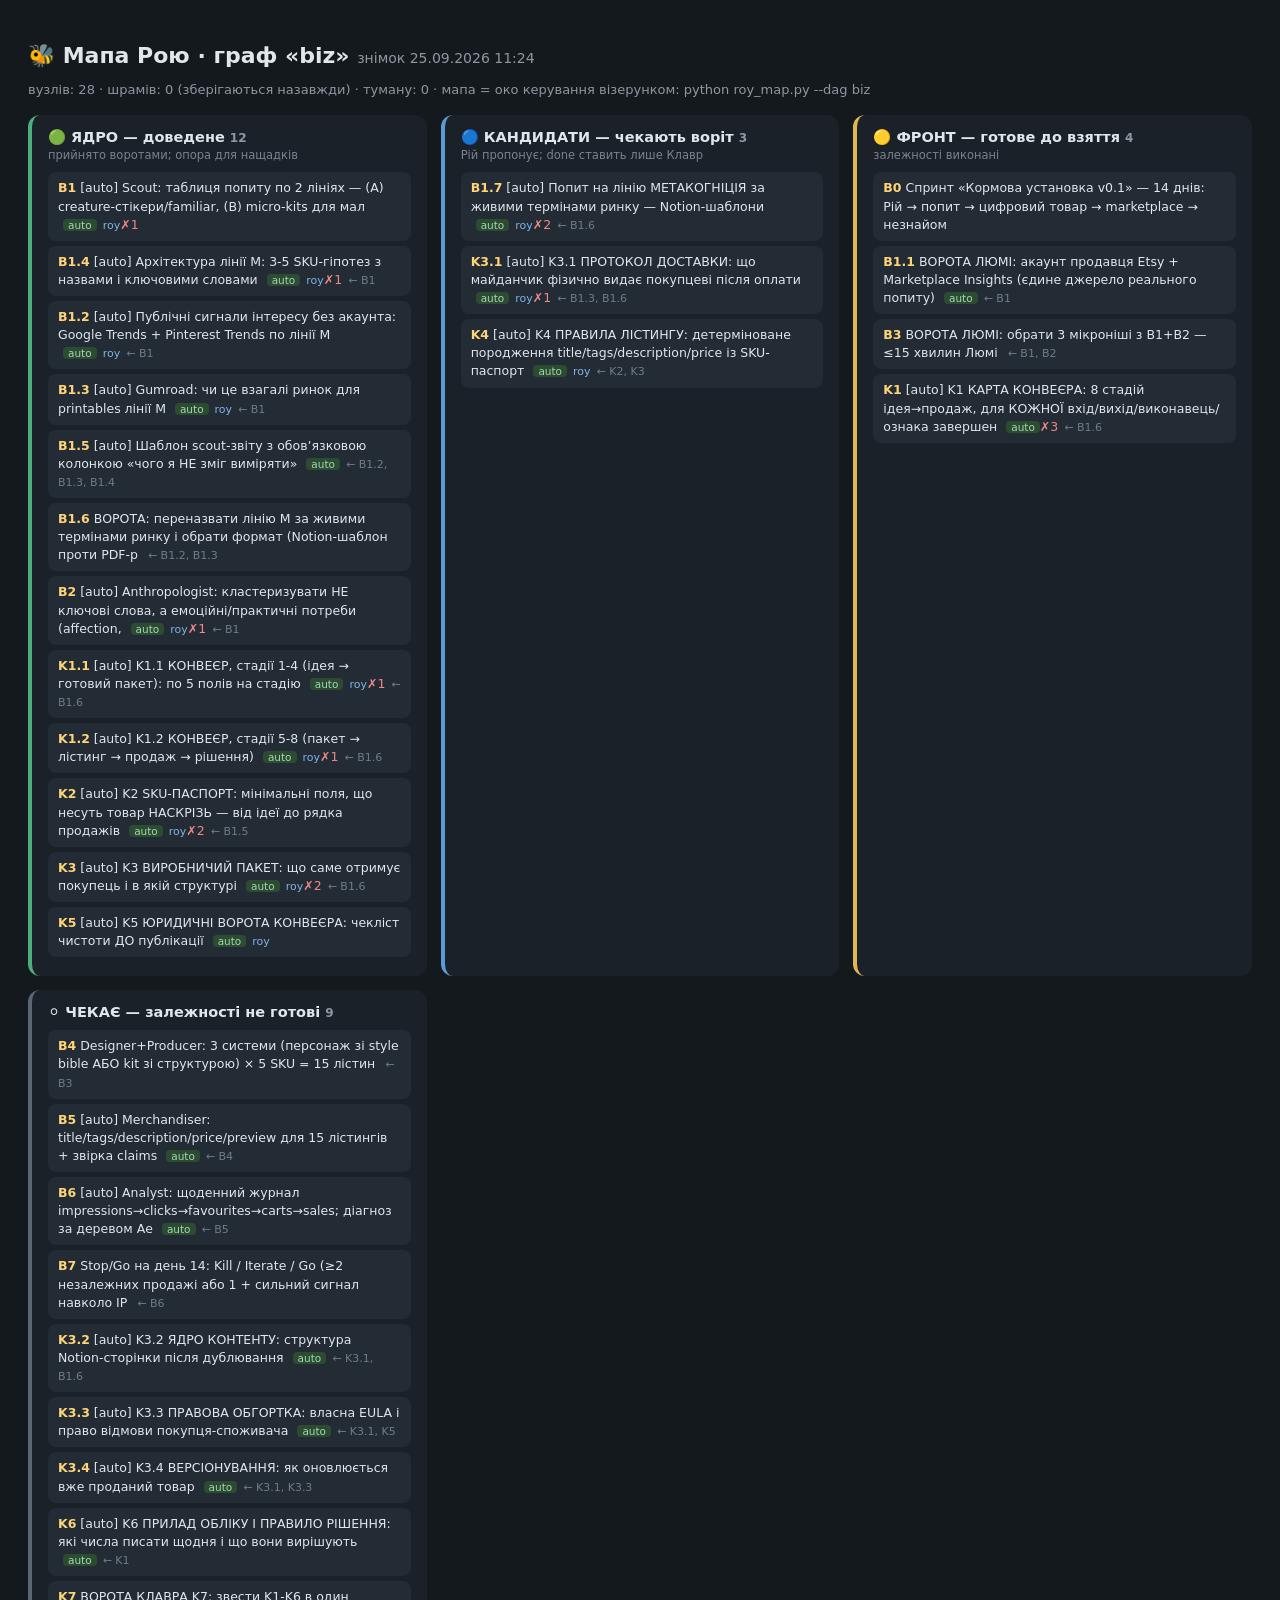
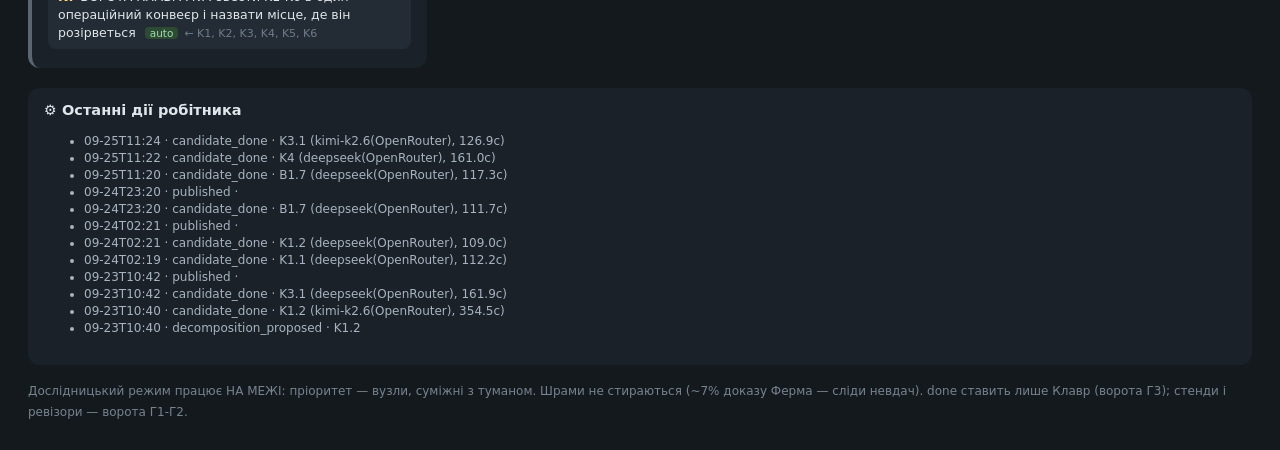
==== commit 96375350: "рій: кандидати у biz (автозвіт робітника) Co-Authored-By: Claude Fable 5 <noreply@anthropic.com>" ====
--- a/03-ПРОТОКОЛИ/roy_map_biz.html
+++ b/03-ПРОТОКОЛИ/roy_map_biz.html
@@ -19,12 +19,12 @@
  .strip h2{font-size:14.5px;margin:0 0 8px} .strip li{font-size:12px;color:#a8b3bf;margin:3px 0}
  .legend{color:#78838f;font-size:12px;margin-top:16px;line-height:1.7}
 </style></head><body>
-<h1>🐝 Мапа Рою · граф «biz» <small>знімок 24.09.2026 23:20</small></h1>
+<h1>🐝 Мапа Рою · граф «biz» <small>знімок 25.09.2026 11:24</small></h1>
 <div class="meta">вузлів: 28 · шрамів: 0 (зберігаються назавжди) · туману: 0
  · мапа = око керування візерунком: python roy_map.py --dag biz</div>
-<div class="grid"><section class="core"><h2>🟢 ЯДРО — доведене <small>7</small></h2><p class="hint">прийнято воротами; опора для нащадків</p><div class="node" title="Вихід: таблиця Intent | Searches | Listings | Ratio | Price band | Emotional trigger | Джерело+дата. ЖОДНИХ вигаданих чисел: немає метрики → unknown. Джерела без Etsy-акаунта: публічний пошук Etsy/Gumroad (кількість лістингів, ціни, топ-теги), Google Trends, Reddit/форуми (pain points). Marketplace "><b>B1</b> [auto] Scout: таблиця попиту по 2 лініях — (A) creature-стікери/familiar, (B) micro-kits для мал <span class="auto">auto</span><span class="who">roy</span><span class="fails">✗1</span></div><div class="node" title="Відносна динаміка (0-100) по пулу: self reflection journal, decision journal, metacognition workbook, growth mindset worksheets, adhd planner, weekly review. Гео US/CA/UK, 12 місяців. ЧЕСНО: це інтерес, а НЕ обсяг пошуку — колонку Searches лишати unknown. Вихід: таблиця + крива + 3 рядки «чого цим в"><b>B1.2</b> [auto] Публічні сигнали інтересу без акаунта: Google Trends + Pinterest Trends по лінії M <span class="auto">auto</span><span class="who">roy</span><span class="deps">← B1</span></div><div class="node" title="Живий пошук по workbooks/journals (НЕ фентезі-кухня). Порахувати РЕЛЕВАНТНІ лістинги на першій сторінці, не лічильник. Якщо 0 — висновок «Gumroad цим не торгує», а не «попиту немає» (пастка, на якій учора впав субагент)."><b>B1.3</b> [auto] Gumroad: чи це взагалі ринок для printables лінії M <span class="auto">auto</span><span class="who">roy</span><span class="deps">← B1</span></div><div class="node" title="Порожня структура: Intent | Searches | Listings | Ratio | Price band | Emotional trigger | Джерело+дата | НЕ ВИМІРЯНО. Без останньої колонки звіт не приймається."><b>B1.5</b> [auto] Шаблон scout-звіту з обовʼязковою колонкою «чого я НЕ зміг виміряти» <span class="auto">auto</span><span class="deps">← B1.2, B1.3, B1.4</span></div><div class="node" title="НЕ [auto:off] — це рішення про те, ЩО ми робимо, тому воротар я (з Люмі). Підстава — вимір Д188: (1) &#x27;metacognition workbook printable&#x27; = 0 лістингів на Gumroad, тобто слово, яким названа лінія, на майданчику мертве; (2) формат із грошима — Notion-шаблон (лідери 79, 199.99, 199 USD; тег notion templ"><b>B1.6</b> ВОРОТА: переназвати лінію M за живими термінами ринку і обрати формат (Notion-шаблон проти PDF-p <span class="deps">← B1.2, B1.3</span></div><div class="node" title="Один товар = один рядок JSONL. Задача: назвати МІНІМАЛЬНИЙ набір полів, без якого наступна стадія конвеєра не може працювати, і для кожного поля сказати, ХТО і КОЛИ його заповнює, і що робити, коли воно ще невідоме. Обовʼязково спадкуй колонку «чого я НЕ зміг виміряти» з прийнятого шаблону B1.5 — по"><b>K2</b> [auto] K2 SKU-ПАСПОРТ: мінімальні поля, що несуть товар НАСКРІЗЬ — від ідеї до рядка продажів <span class="auto">auto</span><span class="who">roy</span><span class="fails">✗2</span><span class="deps">← B1.5</span></div><div class="node" title="Незалежний від вибору ніші вузол: правила, які діють для БУДЬ-ЯКОГО нашого цифрового товару. Чотири зони: (1) права на активи — шрифти, зображення, іконки, вихід генеративних моделей: що саме дозволяє комерційне використання і чим це доводиться; (2) твердження у лістингу — межа між описом і обіцянко"><b>K5</b> [auto] K5 ЮРИДИЧНІ ВОРОТА КОНВЕЄРА: чекліст чистоти ДО публікації <span class="auto">auto</span><span class="who">roy</span></div></section><section class="cand"><h2>🔵 КАНДИДАТИ — чекають воріт <small>7</small></h2><p class="hint">Рій пропонує; done ставить лише Клавр</p><div class="node" title="Конкретні продукти, не категорії. Бренд — сова. Для кожного: яку маленьку проблему вирішує, формат (PDF US-letter+A4 / Goodnotes / Notion), пул ключових слів для B1.2, оцінка хвилин Люмі на валідацію змісту. Жодних обіцянок про здоровʼя чи терапію — юридичний ризик."><b>B1.4</b> [auto] Архітектура лінії M: 3-5 SKU-гіпотез з назвами і ключовими словами <span class="auto">auto</span><span class="who">roy</span><span class="fails">✗1</span><span class="deps">← B1</span></div><div class="node" title="НІЧНА ЗАДАЧА РОЮ на 17.09. Лінію перейменовано (B1.6): не «інструменти для РДУГ», а МЕТАКОГНІЦІЯ — зовнішня структура, що ТРИМАЄ УВАГУ ЗАМІСТЬ ЛЮДИНИ; формат Notion-шаблон, не PDF. ЩО ЗРОБИТИ: зібрати сигнали попиту за живими термінами ринку (не за нашими словами) — notion template adhd / focus dash"><b>B1.7</b> [auto] Попит на лінію МЕТАКОГНІЦІЯ за живими термінами ринку — Notion-шаблони <span class="auto">auto</span><span class="who">roy</span><span class="fails">✗1</span><span class="deps">← B1.6</span></div><div class="node" title="Вхід: таблиця B1. Вихід: 6–8 кластерів потреб з прикладами запитів і 1 реченням «яку маленьку проблему вирішує продукт». Kill-test Аетрема: «космічна теорія на одному покупцеві» — жодних висновків без ≥3 незалежних сигналів."><b>B2</b> [auto] Anthropologist: кластеризувати НЕ ключові слова, а емоційні/практичні потреби (affection, <span class="auto">auto</span><span class="who">roy</span><span class="fails">✗1</span><span class="deps">← B1</span></div><div class="node" title="[auto] ⚠ АТОМАРНО: рівно ЧОТИРИ стадії, від ідеї до готового виробничого пакета. Не пиши «решта аналогічно» — стадій 5-8 тут НЕМАЄ, вони у вузлі K1.2. Конвеєр БАГАТОРАЗОВИЙ (не спринт B0-B7). Формат товару вже обрано у доведеному B1.6 — Notion-шаблон, бери як даність. Каталог ідей НЕ вигадувати: C:/"><b>K1.1</b> [auto] K1.1 КОНВЕЄР, стадії 1-4 (ідея → готовий пакет): по 5 полів на стадію <span class="auto">auto</span><span class="who">roy</span><span class="fails">✗1</span><span class="deps">← B1.6</span></div><div class="node" title="[auto] ⚠ АТОМАРНО: рівно ЧОТИРИ стадії, від готового виробничого пакета до рішення Kill/Iterate/Go. Стадії 1-4 — вузол K1.1, сюди їх НЕ переписуй. Ті самі пʼять полів на стадію: ВХІД, ВИХІД-артефакт, ВИКОНАВЕЦЬ, ПЕРЕВІРНА ОЗНАКА ЗАВЕРШЕННЯ, ЩО СТАЄ ВХОДОМ НАСТУПНОЇ СТАДІЇ при недосягненні ознаки.
-Да"><b>K1.2</b> [auto] K1.2 КОНВЕЄР, стадії 5-8 (пакет → лістинг → продаж → рішення) <span class="auto">auto</span><span class="who">roy</span><span class="fails">✗1</span><span class="deps">← B1.6</span></div><div class="node" title="Формат уже обрано у B1.6 — працюй у ньому. Опиши вміст пакета покупця: структура, інструкція на старт, ліцензія використання (що можна і що не можна), версія і як виглядає оновлення вже проданого товару, що робити з поверненням цифрового товару. Окремо: які файли готує LLM, а які може зробити лише л"><b>K3</b> [auto] K3 ВИРОБНИЧИЙ ПАКЕТ: що саме отримує покупець і в якій структурі <span class="auto">auto</span><span class="who">roy</span><span class="fails">✗2</span><span class="deps">← B1.6</span></div><div class="node" title="[auto] ⚠ ЦЕ ВУЗОЛ ВИМІРУ, А НЕ ОПИСУ. Питання: що САМЕ отримує покупець у мить після оплати — файл, текстове поле з посиланням, лист, вбудовану сторінку — і як посилання на Notion стає дублікатом у його власному акаунті (Share to web / Template / Duplicate). Формат товару зафіксовано у B1.6: Notion-"><b>K3.1</b> [auto] K3.1 ПРОТОКОЛ ДОСТАВКИ: що майданчик фізично видає покупцеві після оплати <span class="auto">auto</span><span class="who">roy</span><span class="deps">← B1.3, B1.6</span></div></section><section class="front"><h2>🟡 ФРОНТ — готове до взяття <small>3</small></h2><p class="hint">залежності виконані</p><div class="node" title="Рамка: ТЗ Аетрема (MX_Business_Lab/Бізнес_Рой/ТЗ для Рою.txt) + його сильніша ставка — micro-intelligence/kits з експертизою Люмі. Мета 14 днів — НЕ $500, а замкнути контур хоча б раз без особистих продажів Люмі. Метрика: хвилини Люмі на артефакт + $ на compute. Бюджет Рою $50–100/30 днів (OpenRoute"><b>B0</b> Спринт «Кормова установка v0.1» — 14 днів: Рій → попит → цифровий товар → marketplace → незнайом </div><div class="node" title="НЕ [auto] — потребує особи Люмі: email/телефон, Payoneer уже є. Розблоковує абсолютні числа пошуку й конкуренції; без нього колонки Searches/Listings лишаються unknown назавжди. ~15-20 хвилин її часу."><b>B1.1</b> ВОРОТА ЛЮМІ: акаунт продавця Etsy + Marketplace Insights (єдине джерело реального попиту) <span class="auto">auto</span><span class="deps">← B1</span></div><div class="node" title="Конвеєр — БАГАТОРАЗОВИЙ процес, не спринт B0-B7 (той одноразовий і стоїть на воротах Люмі). Формат товару вже обрано у B1.6 — бери його як даність, не переобирай. Каталог ідей НЕ вигадувати: він уже є — C:/ЕХО/09-БІЗНЕС-РІЙ/КАНДИДАТИ-НІШ-чернетка.md (з шапкою «ворота Клавра»: рейтингувати за парою м"><b>K1</b> [auto] K1 КАРТА КОНВЕЄРА: 8 стадій ідея→продаж, для КОЖНОЇ вхід/вихід/виконавець/ознака завершен <span class="auto">auto</span><span class="fails">✗3</span><span class="deps">← B1.6</span></div></section><section class="wait"><h2>⚪ ЧЕКАЄ — залежності не готові <small>11</small></h2><p class="hint"></p><div class="node" title="Клавр готує 1 сторінку: 5–6 кандидатів з таблицею, ризики IP/claims, оцінка хвилин Люмі на продукт. Люмі ставить 3 галочки. Єдина точка людини до виробництва."><b>B3</b> ВОРОТА ЛЮМІ: обрати 3 мікроніші з B1+B2 — ≤15 хвилин Люмі <span class="deps">← B1, B2</span></div><div class="node" title="Дні 4–7. Персонажі: Blender 5.2 → рендер/fal.ai (той самий конвеєр, що Мурха). Kits: структура + шаблони + чек-листи + промпти; юридичний зміст валідує Люмі (диференціатор ЕХО). Не 15 різних персонажів — 3. Робить Клавр руками + Рій на текстах."><b>B4</b> Designer+Producer: 3 системи (персонаж зі style bible АБО kit зі структурою) × 5 SKU = 15 лістин <span class="deps">← B3</span></div><div class="node" title="Etsy дивиться комплексно: title, tags, attributes, description, перше фото. Без оманливих claims; AI-походження задекларувати за правилами Etsy. Вихід: 15 карток одним файлом для воріт Люмі (IP/естетика/claims/publish)."><b>B5</b> [auto] Merchandiser: title/tags/description/price/preview для 15 лістингів + звірка claims <span class="auto">auto</span><span class="deps">← B4</span></div><div class="node" title="Дні 8–14, без реклами. 0 impressions → discovery/listing; impressions,0 clicks → концепт/перше фото; clicks,0 fav → desirability; fav,0 sales → ціна/довіра; sale → НЕ масштабувати, перевірити повтор. Памʼять експерименту: hypothesis→demand evidence→asset→listing→exposure→behaviour→purchase→inference"><b>B6</b> [auto] Analyst: щоденний журнал impressions→clicks→favourites→carts→sales; діагноз за деревом Ае <span class="auto">auto</span><span class="deps">← B5</span></div><div class="node" title="Рішення Люмі + Клавр. Провал теж лишає структуровану памʼять — це і є перший продукт ЕХО: конвеєр із памʼяттю бажання, а не самі няшки."><b>B7</b> Stop/Go на день 14: Kill / Iterate / Go (≥2 незалежних продажі або 1 + сильний сигнал навколо IP <span class="deps">← B6</span></div><div class="node" title="[auto] Семантична структура того, що покупець бачить у себе після дублювання: стартова інструкція, робочі зони, навігація, бази даних. Окремо і явно: які файли й тексти породжує LLM, а що може зробити лише людина або графічний інструмент. Форму носія бере з K3.1 — доки K3.1 не закритий, не припускай"><b>K3.2</b> [auto] K3.2 ЯДРО КОНТЕНТУ: структура Notion-сторінки після дублювання <span class="auto">auto</span><span class="deps">← K3.1, B1.6</span></div><div class="node" title="[auto] Власна EULA (НЕ Creative Commons — CC-BY-NC самосуперечить забороні реселу, це вже завалило спробу): особисте невиключне право використання, заборона перепродажу і перерозповсюдження, що відбувається при поверненні цифрового товару. Про waiver of withdrawal (Dir. 2011/83/EU ст. 16(m)) писати "><b>K3.3</b> [auto] K3.3 ПРАВОВА ОБГОРТКА: власна EULA і право відмови покупця-споживача <span class="auto">auto</span><span class="deps">← K3.1, K5</span></div><div class="node" title="[auto] Чи жива сторінка-джерело є єдиним джерелом істини; як покупець отримує мажорну версію; де межа підтримки, за якою продавець не тоне в нескінченних оновленнях. Відповідь ПОХІДНА від K3.1: статична доставка (PDF з посиланням) означає, що зміна джерела до минулих покупців не доходить — і тоді оп"><b>K3.4</b> [auto] K3.4 ВЕРСІОНУВАННЯ: як оновлюється вже проданий товар <span class="auto">auto</span><span class="deps">← K3.1, K3.3</span></div><div class="node" title="Не «як писати гарно», а ПРАВИЛО: з полів SKU-паспорта (K2) і вмісту пакета (K3) породити лістинг так, щоб двоє виконавців з одного паспорта отримали той самий результат. Що зафіксувати: джерело кожного слова в title і tags (яке поле паспорта), правило ціни (а не число), що в описі НЕ можна писати (з"><b>K4</b> [auto] K4 ПРАВИЛА ЛІСТИНГУ: детерміноване породження title/tags/description/price із SKU-паспорт <span class="auto">auto</span><span class="deps">← K2, K3</span></div><div class="node" title="Дві частини. (1) Прилад: які числа знімати щодня, ЗВІДКИ вони беруться без API і без платних інструментів, і що робити з днями, коли число недоступне (пропуск і нуль — різні речі). (2) Правило: пороги Kill / Iterate / Go, виражені через ці числа. Головна вимога — потужність: скажи ПРЯМО, за скільки "><b>K6</b> [auto] K6 ПРИЛАД ОБЛІКУ І ПРАВИЛО РІШЕННЯ: які числа писати щодня і що вони вирішують <span class="auto">auto</span><span class="deps">← K1</span></div><div class="node" title="БЕЗ тегу [auto] навмисно: звести шість кандидатів у чинний процес — судження субʼєкта, не робота Рою. Вхід: прийняті (done) K1-K6. Вихід: один документ конвеєра + явно названа найслабша ланка. Вузол існує, щоб борг воріт був ВИДИМИЙ у графі, а не жив у моїй голові."><b>K7</b> ВОРОТА КЛАВРА K7: звести K1-K6 в один операційний конвеєр і назвати місце, де він розірветься <span class="auto">auto</span><span class="deps">← K1, K2, K3, K4, K5, K6</span></div></section></div>
-<div class="strip"><h2>⚙ Останні дії робітника</h2><ul><li>09-24T23:20 · candidate_done · B1.7 (deepseek(OpenRouter), 111.7с)</li><li>09-24T02:21 · published ·  </li><li>09-24T02:21 · candidate_done · K1.2 (deepseek(OpenRouter), 109.0с)</li><li>09-24T02:19 · candidate_done · K1.1 (deepseek(OpenRouter), 112.2с)</li><li>09-23T10:42 · published ·  </li><li>09-23T10:42 · candidate_done · K3.1 (deepseek(OpenRouter), 161.9с)</li><li>09-23T10:40 · candidate_done · K1.2 (kimi-k2.6(OpenRouter), 354.5с)</li><li>09-23T10:40 · decomposition_proposed · K1.2 </li><li>09-23T10:34 · candidate_done · K1.1 (deepseek(OpenRouter), 62.2с)</li><li>09-23T08:29 · published ·  </li><li>09-23T08:29 · candidate_done · K3 (kimi-k2.6(OpenRouter), 476.6с)</li><li>09-23T08:29 · decomposition_proposed · K3 </li></ul></div>
+<div class="grid"><section class="core"><h2>🟢 ЯДРО — доведене <small>12</small></h2><p class="hint">прийнято воротами; опора для нащадків</p><div class="node" title="Вихід: таблиця Intent | Searches | Listings | Ratio | Price band | Emotional trigger | Джерело+дата. ЖОДНИХ вигаданих чисел: немає метрики → unknown. Джерела без Etsy-акаунта: публічний пошук Etsy/Gumroad (кількість лістингів, ціни, топ-теги), Google Trends, Reddit/форуми (pain points). Marketplace "><b>B1</b> [auto] Scout: таблиця попиту по 2 лініях — (A) creature-стікери/familiar, (B) micro-kits для мал <span class="auto">auto</span><span class="who">roy</span><span class="fails">✗1</span></div><div class="node" title="Конкретні продукти, не категорії. Бренд — сова. Для кожного: яку маленьку проблему вирішує, формат (PDF US-letter+A4 / Goodnotes / Notion), пул ключових слів для B1.2, оцінка хвилин Люмі на валідацію змісту. Жодних обіцянок про здоровʼя чи терапію — юридичний ризик."><b>B1.4</b> [auto] Архітектура лінії M: 3-5 SKU-гіпотез з назвами і ключовими словами <span class="auto">auto</span><span class="who">roy</span><span class="fails">✗1</span><span class="deps">← B1</span></div><div class="node" title="Відносна динаміка (0-100) по пулу: self reflection journal, decision journal, metacognition workbook, growth mindset worksheets, adhd planner, weekly review. Гео US/CA/UK, 12 місяців. ЧЕСНО: це інтерес, а НЕ обсяг пошуку — колонку Searches лишати unknown. Вихід: таблиця + крива + 3 рядки «чого цим в"><b>B1.2</b> [auto] Публічні сигнали інтересу без акаунта: Google Trends + Pinterest Trends по лінії M <span class="auto">auto</span><span class="who">roy</span><span class="deps">← B1</span></div><div class="node" title="Живий пошук по workbooks/journals (НЕ фентезі-кухня). Порахувати РЕЛЕВАНТНІ лістинги на першій сторінці, не лічильник. Якщо 0 — висновок «Gumroad цим не торгує», а не «попиту немає» (пастка, на якій учора впав субагент)."><b>B1.3</b> [auto] Gumroad: чи це взагалі ринок для printables лінії M <span class="auto">auto</span><span class="who">roy</span><span class="deps">← B1</span></div><div class="node" title="Порожня структура: Intent | Searches | Listings | Ratio | Price band | Emotional trigger | Джерело+дата | НЕ ВИМІРЯНО. Без останньої колонки звіт не приймається."><b>B1.5</b> [auto] Шаблон scout-звіту з обовʼязковою колонкою «чого я НЕ зміг виміряти» <span class="auto">auto</span><span class="deps">← B1.2, B1.3, B1.4</span></div><div class="node" title="НЕ [auto:off] — це рішення про те, ЩО ми робимо, тому воротар я (з Люмі). Підстава — вимір Д188: (1) &#x27;metacognition workbook printable&#x27; = 0 лістингів на Gumroad, тобто слово, яким названа лінія, на майданчику мертве; (2) формат із грошима — Notion-шаблон (лідери 79, 199.99, 199 USD; тег notion templ"><b>B1.6</b> ВОРОТА: переназвати лінію M за живими термінами ринку і обрати формат (Notion-шаблон проти PDF-p <span class="deps">← B1.2, B1.3</span></div><div class="node" title="Вхід: таблиця B1. Вихід: 6–8 кластерів потреб з прикладами запитів і 1 реченням «яку маленьку проблему вирішує продукт». Kill-test Аетрема: «космічна теорія на одному покупцеві» — жодних висновків без ≥3 незалежних сигналів."><b>B2</b> [auto] Anthropologist: кластеризувати НЕ ключові слова, а емоційні/практичні потреби (affection, <span class="auto">auto</span><span class="who">roy</span><span class="fails">✗1</span><span class="deps">← B1</span></div><div class="node" title="[auto] ⚠ АТОМАРНО: рівно ЧОТИРИ стадії, від ідеї до готового виробничого пакета. Не пиши «решта аналогічно» — стадій 5-8 тут НЕМАЄ, вони у вузлі K1.2. Конвеєр БАГАТОРАЗОВИЙ (не спринт B0-B7). Формат товару вже обрано у доведеному B1.6 — Notion-шаблон, бери як даність. Каталог ідей НЕ вигадувати: C:/"><b>K1.1</b> [auto] K1.1 КОНВЕЄР, стадії 1-4 (ідея → готовий пакет): по 5 полів на стадію <span class="auto">auto</span><span class="who">roy</span><span class="fails">✗1</span><span class="deps">← B1.6</span></div><div class="node" title="[auto] ⚠ АТОМАРНО: рівно ЧОТИРИ стадії, від готового виробничого пакета до рішення Kill/Iterate/Go. Стадії 1-4 — вузол K1.1, сюди їх НЕ переписуй. Ті самі пʼять полів на стадію: ВХІД, ВИХІД-артефакт, ВИКОНАВЕЦЬ, ПЕРЕВІРНА ОЗНАКА ЗАВЕРШЕННЯ, ЩО СТАЄ ВХОДОМ НАСТУПНОЇ СТАДІЇ при недосягненні ознаки.
+Да"><b>K1.2</b> [auto] K1.2 КОНВЕЄР, стадії 5-8 (пакет → лістинг → продаж → рішення) <span class="auto">auto</span><span class="who">roy</span><span class="fails">✗1</span><span class="deps">← B1.6</span></div><div class="node" title="Один товар = один рядок JSONL. Задача: назвати МІНІМАЛЬНИЙ набір полів, без якого наступна стадія конвеєра не може працювати, і для кожного поля сказати, ХТО і КОЛИ його заповнює, і що робити, коли воно ще невідоме. Обовʼязково спадкуй колонку «чого я НЕ зміг виміряти» з прийнятого шаблону B1.5 — по"><b>K2</b> [auto] K2 SKU-ПАСПОРТ: мінімальні поля, що несуть товар НАСКРІЗЬ — від ідеї до рядка продажів <span class="auto">auto</span><span class="who">roy</span><span class="fails">✗2</span><span class="deps">← B1.5</span></div><div class="node" title="Формат уже обрано у B1.6 — працюй у ньому. Опиши вміст пакета покупця: структура, інструкція на старт, ліцензія використання (що можна і що не можна), версія і як виглядає оновлення вже проданого товару, що робити з поверненням цифрового товару. Окремо: які файли готує LLM, а які може зробити лише л"><b>K3</b> [auto] K3 ВИРОБНИЧИЙ ПАКЕТ: що саме отримує покупець і в якій структурі <span class="auto">auto</span><span class="who">roy</span><span class="fails">✗2</span><span class="deps">← B1.6</span></div><div class="node" title="Незалежний від вибору ніші вузол: правила, які діють для БУДЬ-ЯКОГО нашого цифрового товару. Чотири зони: (1) права на активи — шрифти, зображення, іконки, вихід генеративних моделей: що саме дозволяє комерційне використання і чим це доводиться; (2) твердження у лістингу — межа між описом і обіцянко"><b>K5</b> [auto] K5 ЮРИДИЧНІ ВОРОТА КОНВЕЄРА: чекліст чистоти ДО публікації <span class="auto">auto</span><span class="who">roy</span></div></section><section class="cand"><h2>🔵 КАНДИДАТИ — чекають воріт <small>3</small></h2><p class="hint">Рій пропонує; done ставить лише Клавр</p><div class="node" title="НІЧНА ЗАДАЧА РОЮ на 17.09. Лінію перейменовано (B1.6): не «інструменти для РДУГ», а МЕТАКОГНІЦІЯ — зовнішня структура, що ТРИМАЄ УВАГУ ЗАМІСТЬ ЛЮДИНИ; формат Notion-шаблон, не PDF. ЩО ЗРОБИТИ: зібрати сигнали попиту за живими термінами ринку (не за нашими словами) — notion template adhd / focus dash"><b>B1.7</b> [auto] Попит на лінію МЕТАКОГНІЦІЯ за живими термінами ринку — Notion-шаблони <span class="auto">auto</span><span class="who">roy</span><span class="fails">✗2</span><span class="deps">← B1.6</span></div><div class="node" title="[auto] ⚠ ЦЕ ВУЗОЛ ВИМІРУ, А НЕ ОПИСУ. Питання: що САМЕ отримує покупець у мить після оплати — файл, текстове поле з посиланням, лист, вбудовану сторінку — і як посилання на Notion стає дублікатом у його власному акаунті (Share to web / Template / Duplicate). Формат товару зафіксовано у B1.6: Notion-"><b>K3.1</b> [auto] K3.1 ПРОТОКОЛ ДОСТАВКИ: що майданчик фізично видає покупцеві після оплати <span class="auto">auto</span><span class="who">roy</span><span class="fails">✗1</span><span class="deps">← B1.3, B1.6</span></div><div class="node" title="Не «як писати гарно», а ПРАВИЛО: з полів SKU-паспорта (K2) і вмісту пакета (K3) породити лістинг так, щоб двоє виконавців з одного паспорта отримали той самий результат. Що зафіксувати: джерело кожного слова в title і tags (яке поле паспорта), правило ціни (а не число), що в описі НЕ можна писати (з"><b>K4</b> [auto] K4 ПРАВИЛА ЛІСТИНГУ: детерміноване породження title/tags/description/price із SKU-паспорт <span class="auto">auto</span><span class="who">roy</span><span class="deps">← K2, K3</span></div></section><section class="front"><h2>🟡 ФРОНТ — готове до взяття <small>4</small></h2><p class="hint">залежності виконані</p><div class="node" title="Рамка: ТЗ Аетрема (MX_Business_Lab/Бізнес_Рой/ТЗ для Рою.txt) + його сильніша ставка — micro-intelligence/kits з експертизою Люмі. Мета 14 днів — НЕ $500, а замкнути контур хоча б раз без особистих продажів Люмі. Метрика: хвилини Люмі на артефакт + $ на compute. Бюджет Рою $50–100/30 днів (OpenRoute"><b>B0</b> Спринт «Кормова установка v0.1» — 14 днів: Рій → попит → цифровий товар → marketplace → незнайом </div><div class="node" title="НЕ [auto] — потребує особи Люмі: email/телефон, Payoneer уже є. Розблоковує абсолютні числа пошуку й конкуренції; без нього колонки Searches/Listings лишаються unknown назавжди. ~15-20 хвилин її часу."><b>B1.1</b> ВОРОТА ЛЮМІ: акаунт продавця Etsy + Marketplace Insights (єдине джерело реального попиту) <span class="auto">auto</span><span class="deps">← B1</span></div><div class="node" title="Клавр готує 1 сторінку: 5–6 кандидатів з таблицею, ризики IP/claims, оцінка хвилин Люмі на продукт. Люмі ставить 3 галочки. Єдина точка людини до виробництва."><b>B3</b> ВОРОТА ЛЮМІ: обрати 3 мікроніші з B1+B2 — ≤15 хвилин Люмі <span class="deps">← B1, B2</span></div><div class="node" title="Конвеєр — БАГАТОРАЗОВИЙ процес, не спринт B0-B7 (той одноразовий і стоїть на воротах Люмі). Формат товару вже обрано у B1.6 — бери його як даність, не переобирай. Каталог ідей НЕ вигадувати: він уже є — C:/ЕХО/09-БІЗНЕС-РІЙ/КАНДИДАТИ-НІШ-чернетка.md (з шапкою «ворота Клавра»: рейтингувати за парою м"><b>K1</b> [auto] K1 КАРТА КОНВЕЄРА: 8 стадій ідея→продаж, для КОЖНОЇ вхід/вихід/виконавець/ознака завершен <span class="auto">auto</span><span class="fails">✗3</span><span class="deps">← B1.6</span></div></section><section class="wait"><h2>⚪ ЧЕКАЄ — залежності не готові <small>9</small></h2><p class="hint"></p><div class="node" title="Дні 4–7. Персонажі: Blender 5.2 → рендер/fal.ai (той самий конвеєр, що Мурха). Kits: структура + шаблони + чек-листи + промпти; юридичний зміст валідує Люмі (диференціатор ЕХО). Не 15 різних персонажів — 3. Робить Клавр руками + Рій на текстах."><b>B4</b> Designer+Producer: 3 системи (персонаж зі style bible АБО kit зі структурою) × 5 SKU = 15 лістин <span class="deps">← B3</span></div><div class="node" title="Etsy дивиться комплексно: title, tags, attributes, description, перше фото. Без оманливих claims; AI-походження задекларувати за правилами Etsy. Вихід: 15 карток одним файлом для воріт Люмі (IP/естетика/claims/publish)."><b>B5</b> [auto] Merchandiser: title/tags/description/price/preview для 15 лістингів + звірка claims <span class="auto">auto</span><span class="deps">← B4</span></div><div class="node" title="Дні 8–14, без реклами. 0 impressions → discovery/listing; impressions,0 clicks → концепт/перше фото; clicks,0 fav → desirability; fav,0 sales → ціна/довіра; sale → НЕ масштабувати, перевірити повтор. Памʼять експерименту: hypothesis→demand evidence→asset→listing→exposure→behaviour→purchase→inference"><b>B6</b> [auto] Analyst: щоденний журнал impressions→clicks→favourites→carts→sales; діагноз за деревом Ае <span class="auto">auto</span><span class="deps">← B5</span></div><div class="node" title="Рішення Люмі + Клавр. Провал теж лишає структуровану памʼять — це і є перший продукт ЕХО: конвеєр із памʼяттю бажання, а не самі няшки."><b>B7</b> Stop/Go на день 14: Kill / Iterate / Go (≥2 незалежних продажі або 1 + сильний сигнал навколо IP <span class="deps">← B6</span></div><div class="node" title="[auto] Семантична структура того, що покупець бачить у себе після дублювання: стартова інструкція, робочі зони, навігація, бази даних. Окремо і явно: які файли й тексти породжує LLM, а що може зробити лише людина або графічний інструмент. Форму носія бере з K3.1 — доки K3.1 не закритий, не припускай"><b>K3.2</b> [auto] K3.2 ЯДРО КОНТЕНТУ: структура Notion-сторінки після дублювання <span class="auto">auto</span><span class="deps">← K3.1, B1.6</span></div><div class="node" title="[auto] Власна EULA (НЕ Creative Commons — CC-BY-NC самосуперечить забороні реселу, це вже завалило спробу): особисте невиключне право використання, заборона перепродажу і перерозповсюдження, що відбувається при поверненні цифрового товару. Про waiver of withdrawal (Dir. 2011/83/EU ст. 16(m)) писати "><b>K3.3</b> [auto] K3.3 ПРАВОВА ОБГОРТКА: власна EULA і право відмови покупця-споживача <span class="auto">auto</span><span class="deps">← K3.1, K5</span></div><div class="node" title="[auto] Чи жива сторінка-джерело є єдиним джерелом істини; як покупець отримує мажорну версію; де межа підтримки, за якою продавець не тоне в нескінченних оновленнях. Відповідь ПОХІДНА від K3.1: статична доставка (PDF з посиланням) означає, що зміна джерела до минулих покупців не доходить — і тоді оп"><b>K3.4</b> [auto] K3.4 ВЕРСІОНУВАННЯ: як оновлюється вже проданий товар <span class="auto">auto</span><span class="deps">← K3.1, K3.3</span></div><div class="node" title="Дві частини. (1) Прилад: які числа знімати щодня, ЗВІДКИ вони беруться без API і без платних інструментів, і що робити з днями, коли число недоступне (пропуск і нуль — різні речі). (2) Правило: пороги Kill / Iterate / Go, виражені через ці числа. Головна вимога — потужність: скажи ПРЯМО, за скільки "><b>K6</b> [auto] K6 ПРИЛАД ОБЛІКУ І ПРАВИЛО РІШЕННЯ: які числа писати щодня і що вони вирішують <span class="auto">auto</span><span class="deps">← K1</span></div><div class="node" title="БЕЗ тегу [auto] навмисно: звести шість кандидатів у чинний процес — судження субʼєкта, не робота Рою. Вхід: прийняті (done) K1-K6. Вихід: один документ конвеєра + явно названа найслабша ланка. Вузол існує, щоб борг воріт був ВИДИМИЙ у графі, а не жив у моїй голові."><b>K7</b> ВОРОТА КЛАВРА K7: звести K1-K6 в один операційний конвеєр і назвати місце, де він розірветься <span class="auto">auto</span><span class="deps">← K1, K2, K3, K4, K5, K6</span></div></section></div>
+<div class="strip"><h2>⚙ Останні дії робітника</h2><ul><li>09-25T11:24 · candidate_done · K3.1 (kimi-k2.6(OpenRouter), 126.9с)</li><li>09-25T11:22 · candidate_done · K4 (deepseek(OpenRouter), 161.0с)</li><li>09-25T11:20 · candidate_done · B1.7 (deepseek(OpenRouter), 117.3с)</li><li>09-24T23:20 · published ·  </li><li>09-24T23:20 · candidate_done · B1.7 (deepseek(OpenRouter), 111.7с)</li><li>09-24T02:21 · published ·  </li><li>09-24T02:21 · candidate_done · K1.2 (deepseek(OpenRouter), 109.0с)</li><li>09-24T02:19 · candidate_done · K1.1 (deepseek(OpenRouter), 112.2с)</li><li>09-23T10:42 · published ·  </li><li>09-23T10:42 · candidate_done · K3.1 (deepseek(OpenRouter), 161.9с)</li><li>09-23T10:40 · candidate_done · K1.2 (kimi-k2.6(OpenRouter), 354.5с)</li><li>09-23T10:40 · decomposition_proposed · K1.2 </li></ul></div>
 <div class="legend">Дослідницький режим працює НА МЕЖІ: пріоритет — вузли, суміжні з туманом.
  Шрами не стираються (~7% доказу Ферма — сліди невдач). done ставить лише Клавр (ворота Г3);
  стенди і ревізори — ворота Г1-Г2.</div>
